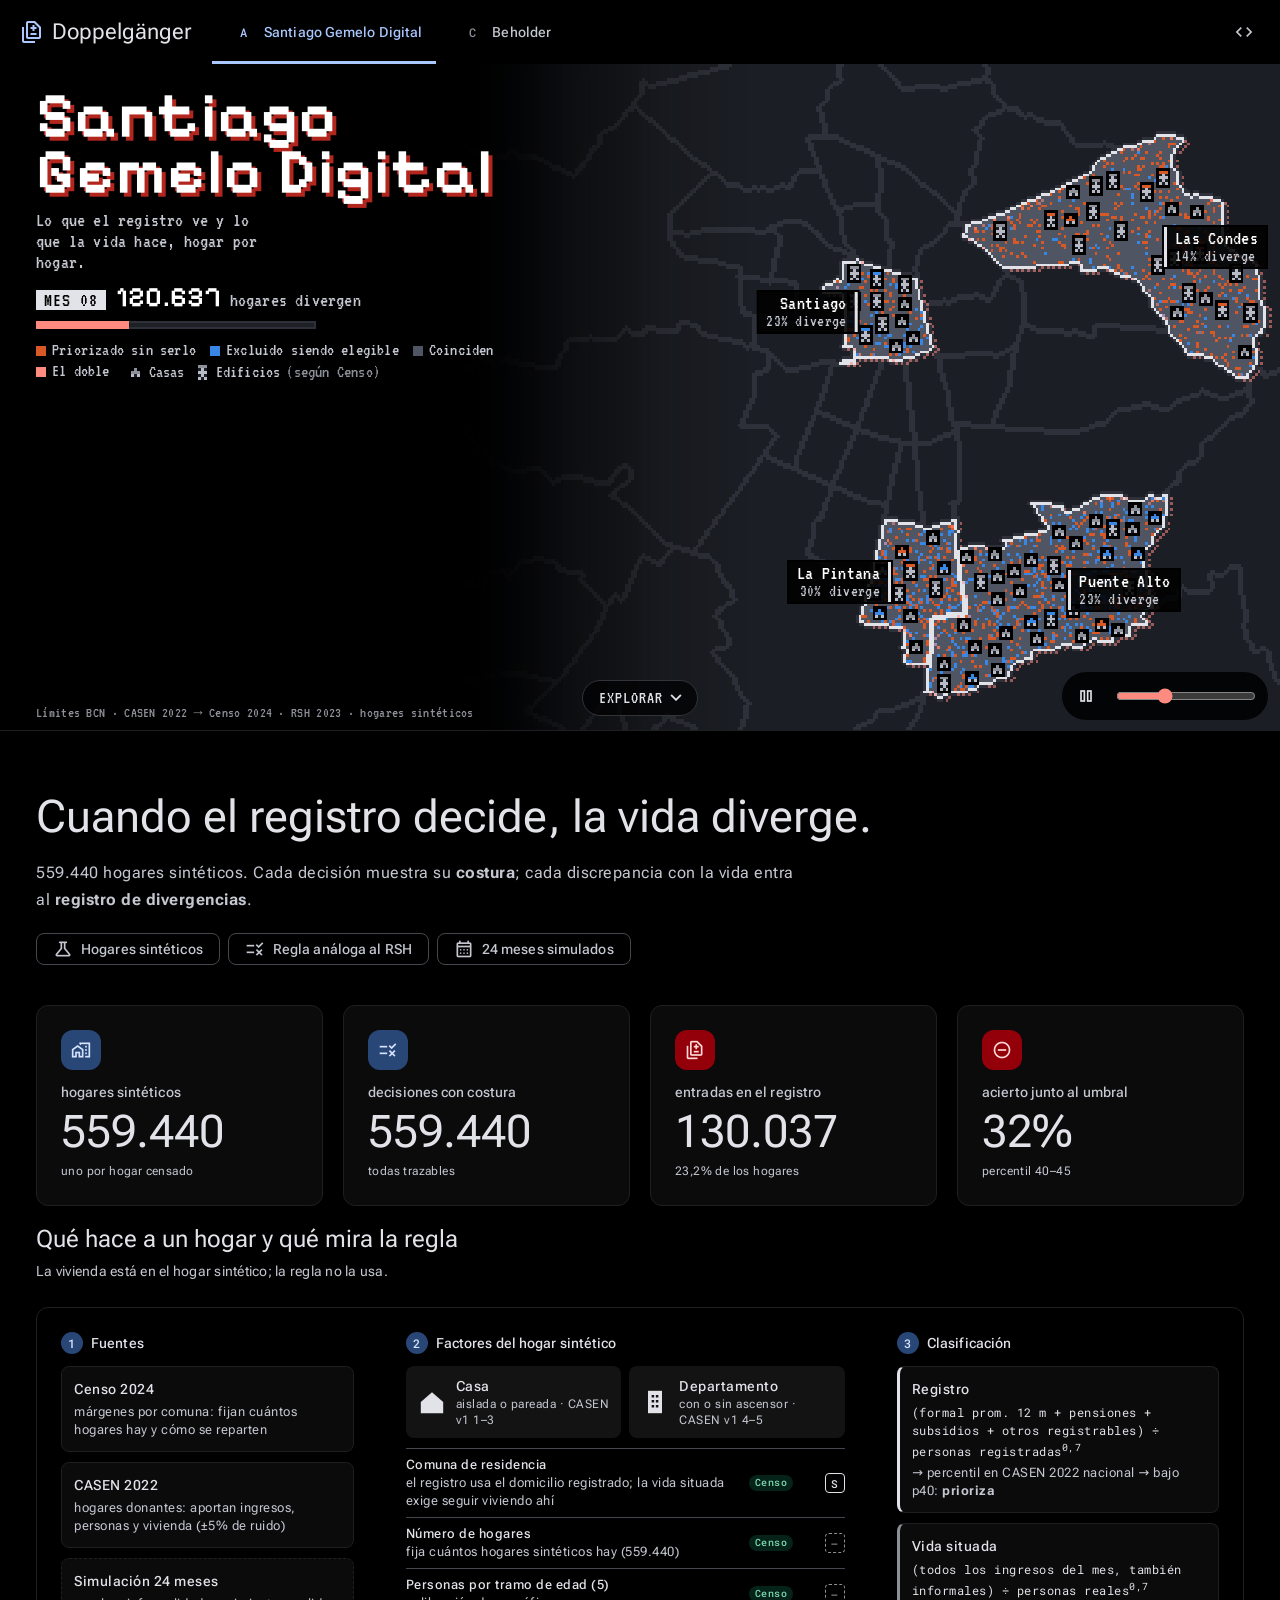
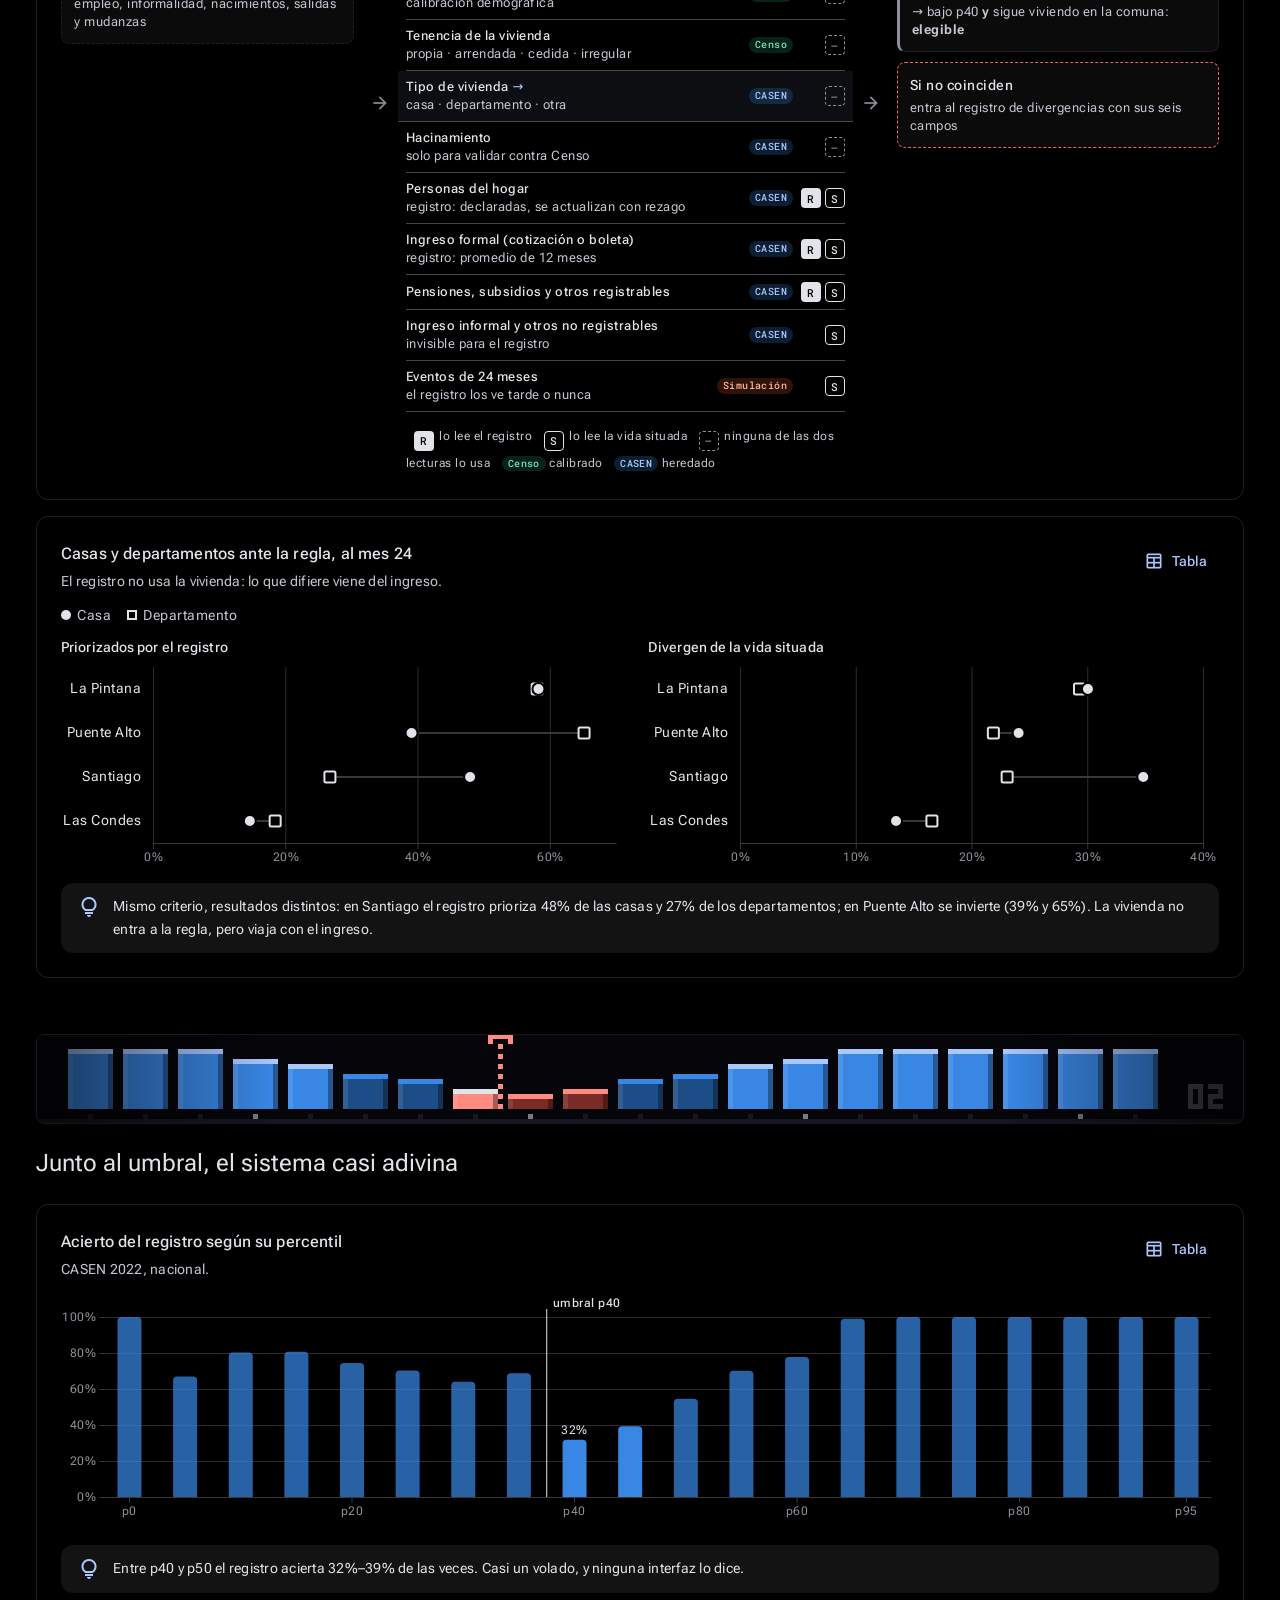
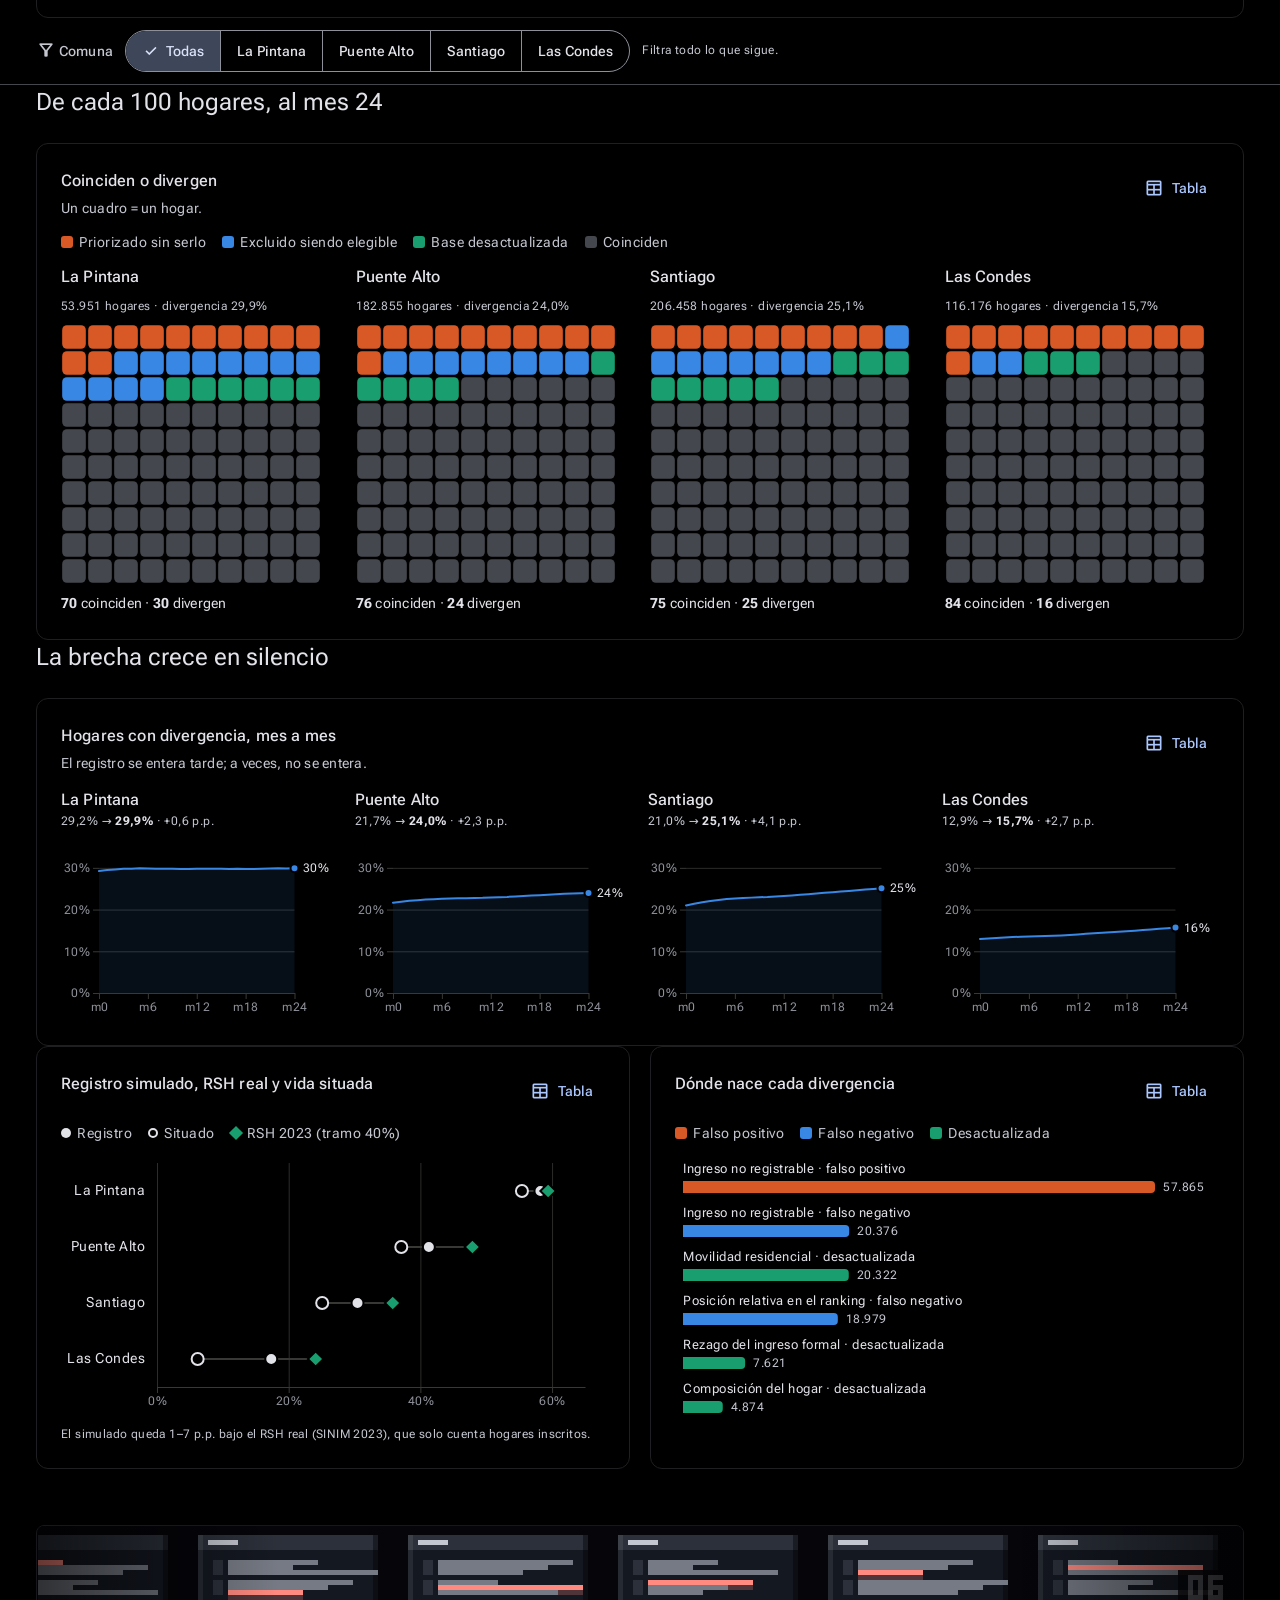
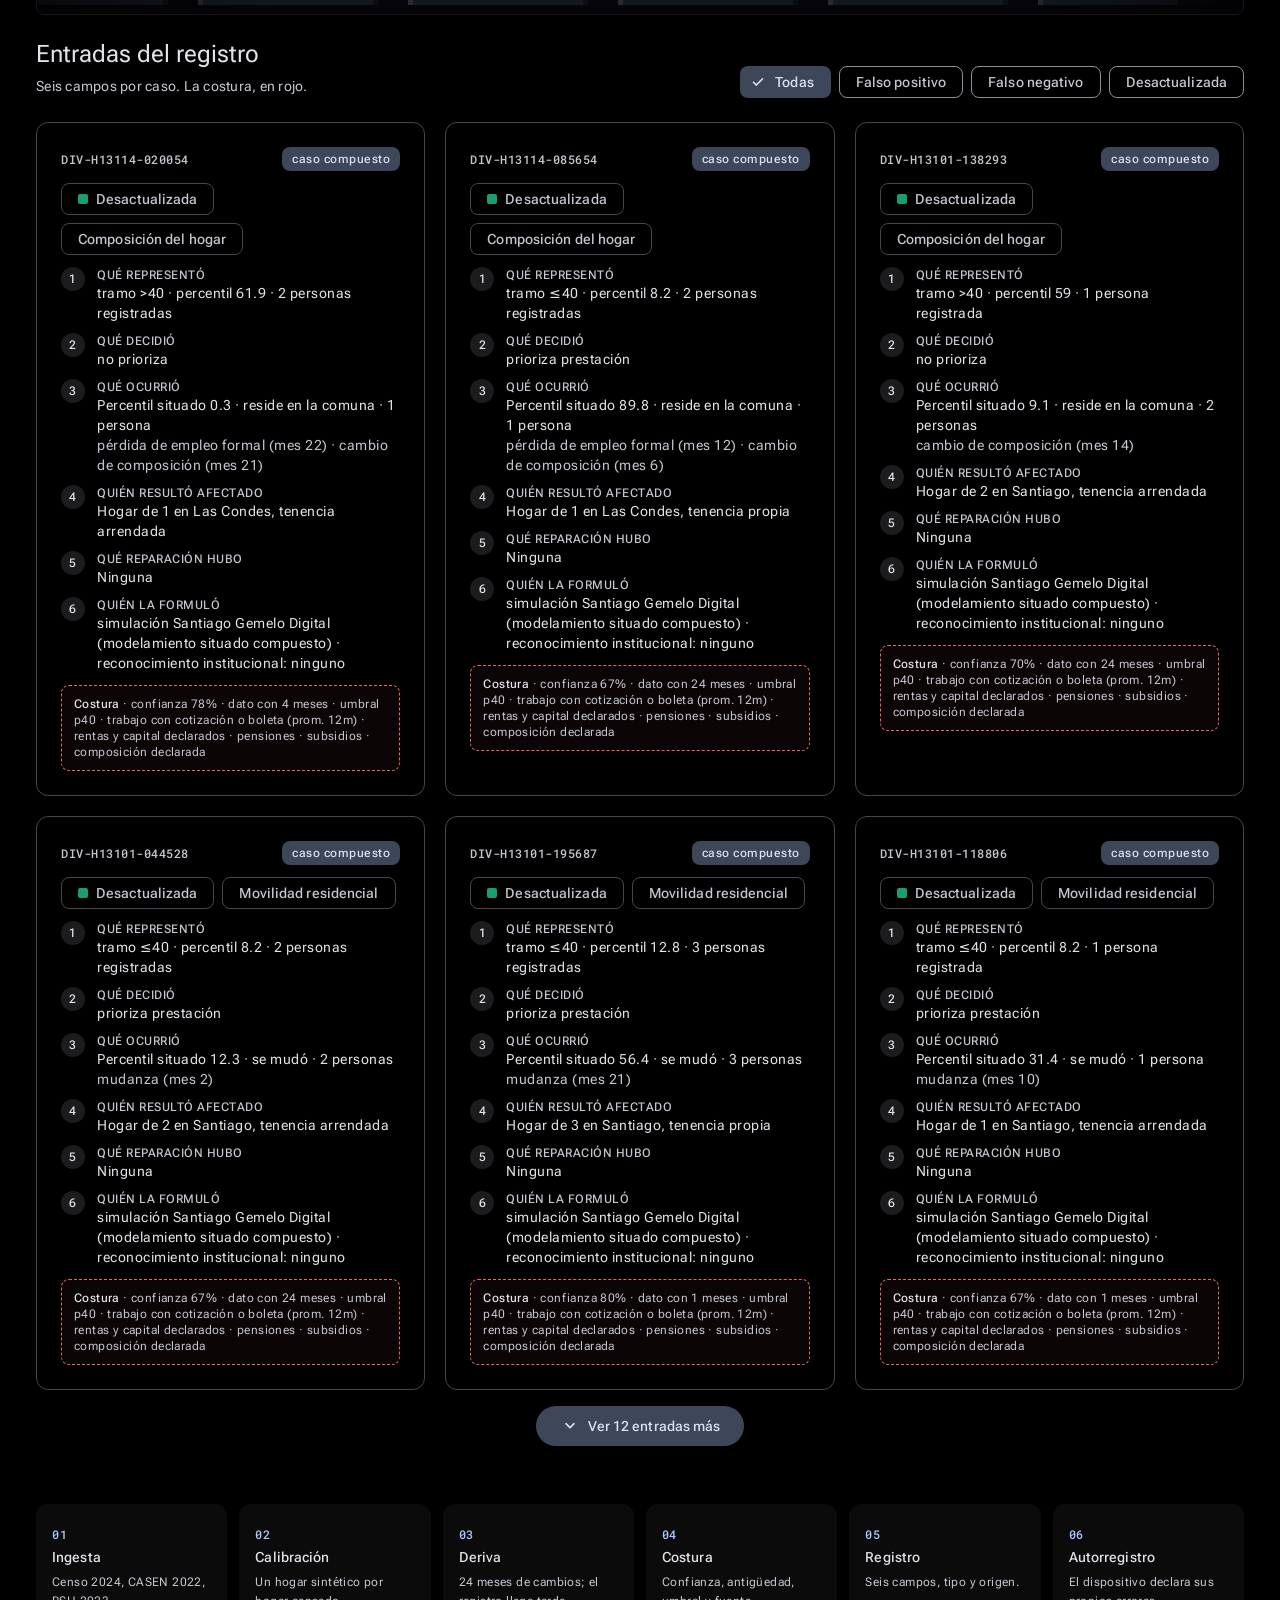
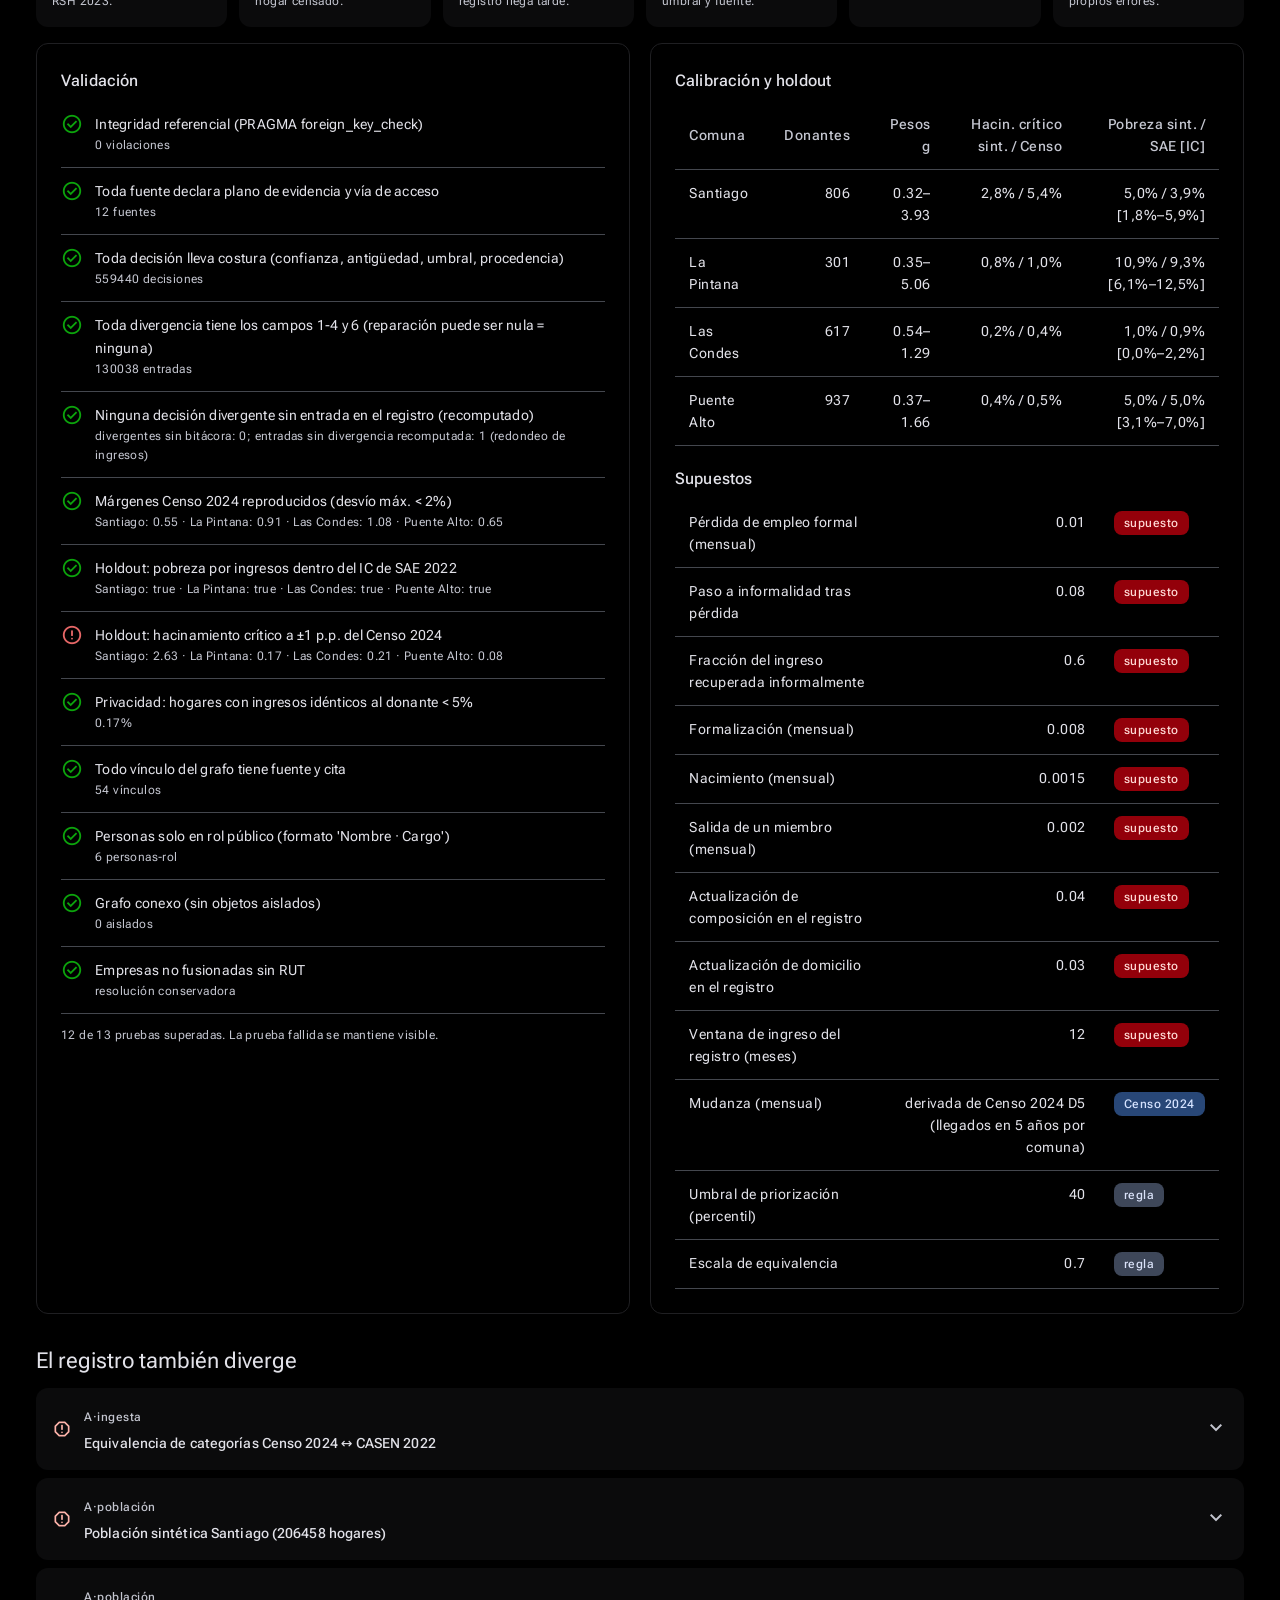
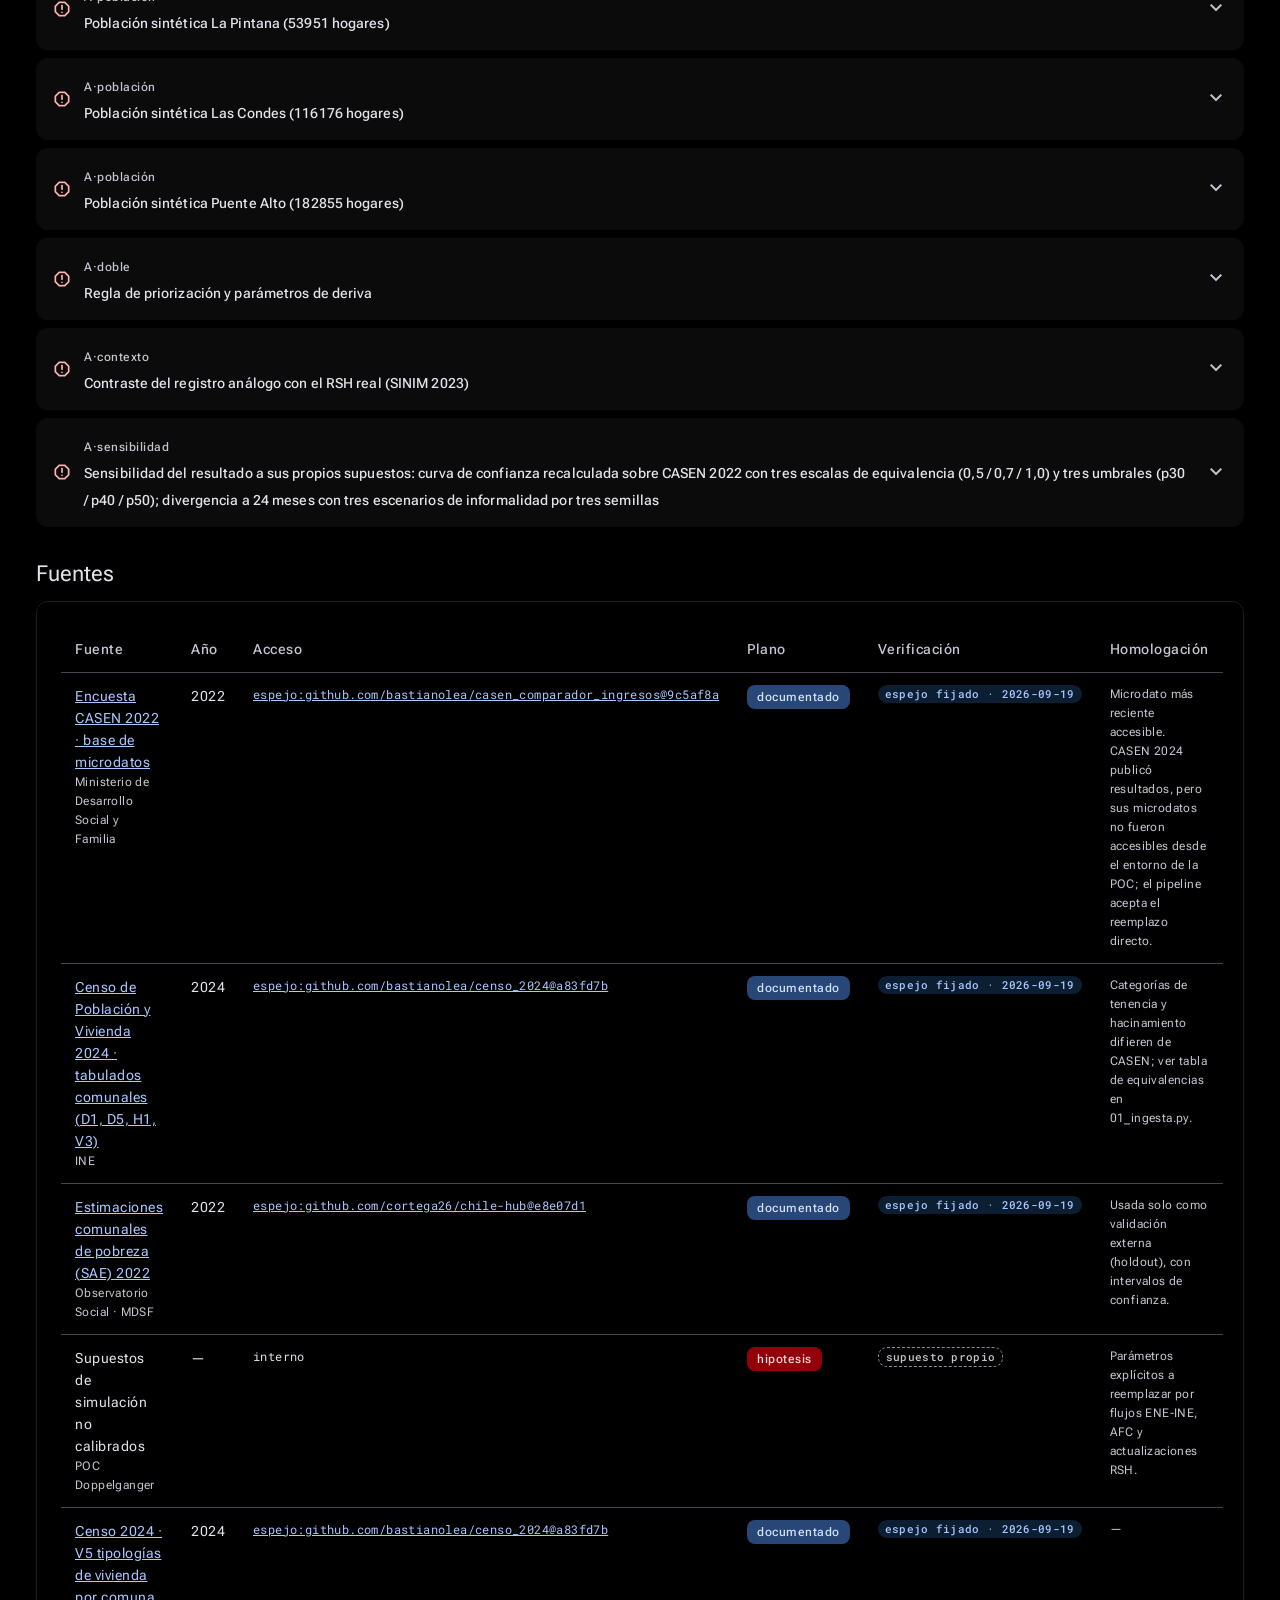
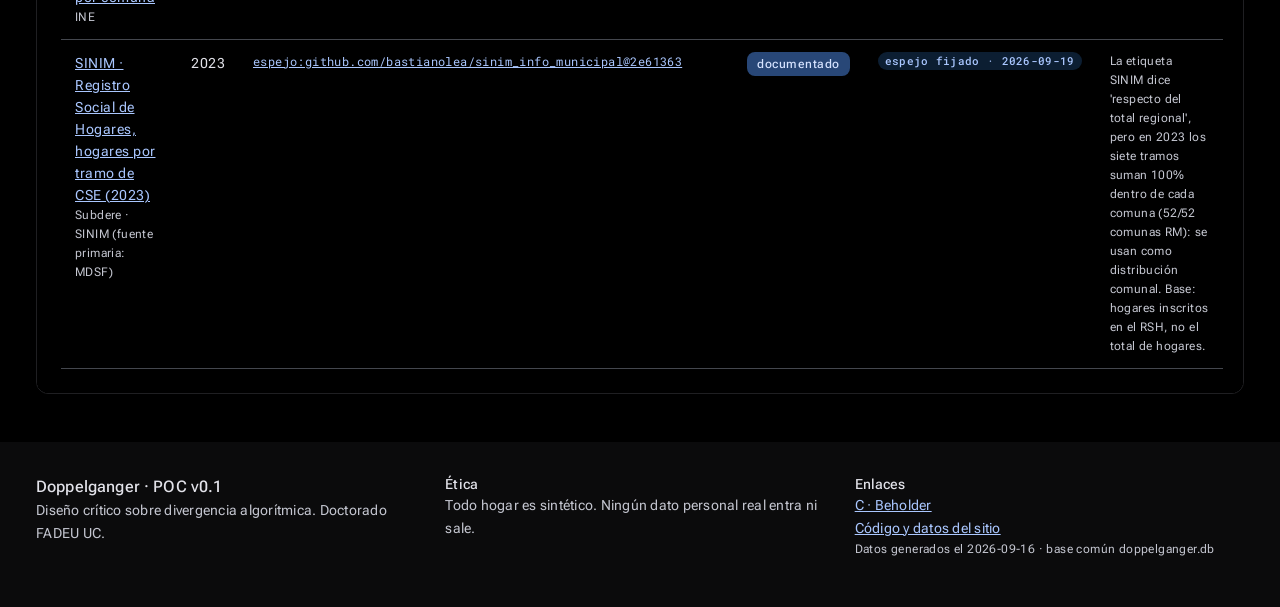
==== index.html @ 9f6d5b80 "Versiona la hoja de estilo para invalidar la caché del navegador Quien ya había visitado el sitio co" ====
<!doctype html>
<html lang="es" data-theme="dark">
<head>
<meta charset="utf-8">
<meta name="viewport" content="width=device-width,initial-scale=1">
<title>Doppelgänger · Santiago Gemelo Digital</title>
<meta name="description" content="Gemelo sintético de cuatro comunas de Santiago: cada decisión lleva costura y cada divergencia queda registrada.">
<link rel="icon" href="data:image/svg+xml,<svg xmlns='http://www.w3.org/2000/svg' viewBox='0 0 32 32'><rect width='32' height='32' rx='8' fill='%23415f91'/><circle cx='12' cy='16' r='6' fill='none' stroke='white' stroke-width='2.5'/><circle cx='20' cy='16' r='6' fill='none' stroke='%23d6e3ff' stroke-width='2.5' stroke-dasharray='3 2'/></svg>">
<link rel="stylesheet" href="assets/m3.css?v=20260920">
<style>
.ver{display:inline-block;font:500 11px/16px var(--mono);letter-spacing:.3px;padding:1px 7px;border-radius:9px;white-space:nowrap}
.ver.espejo{background:color-mix(in srgb,var(--viz-1) 22%,transparent);color:#aac7ff}
.ver.interno{border:1px dashed var(--md-outline);color:var(--md-on-surface-variant)}
.ver.parcial{background:color-mix(in srgb,var(--viz-2) 22%,transparent);color:#ffb59a}
.hero{padding-top:48px;padding-bottom:16px}
.hero .display-m{max-width:880px;margin:12px 0 16px}
.hero .body-l{max-width:760px}
.stat .v{font:400 45px/52px var(--font);letter-spacing:0;margin:4px 0}
.stat .ic{width:40px;height:40px;border-radius:var(--shape-m);display:grid;place-items:center;background:var(--md-primary-container);color:var(--md-on-primary-container);margin-bottom:12px}
.stat.err .ic{background:var(--md-error-container);color:var(--md-on-error-container)}
.filterbar{position:sticky;top:64px;z-index:15;background:var(--md-surface);padding:12px 0;border-bottom:1px solid var(--md-outline-variant)}
.filterbar .wrap{display:flex;flex-wrap:wrap;gap:12px;align-items:center}
.chart-card header{display:flex;justify-content:space-between;gap:12px;align-items:flex-start;margin-bottom:12px}
.chart-card .legend{display:flex;flex-wrap:wrap;gap:6px 16px;margin:4px 0 12px;font-size:14px;line-height:20px;color:var(--md-on-surface-variant)}
.legend .sw{width:12px;height:12px;border-radius:3px;display:inline-block;margin-right:6px;vertical-align:-1px}
.legend .ln{width:16px;height:2px;border-radius:1px;display:inline-block;margin-right:6px;vertical-align:4px}
.legend .dia{width:10px;height:10px;display:inline-block;margin-right:6px;background:var(--viz-3);transform:rotate(45deg);vertical-align:0}
.legend .dot{width:10px;height:10px;border-radius:50%;display:inline-block;margin-right:6px;vertical-align:0}
.waffles{display:grid;gap:20px;grid-template-columns:repeat(auto-fit,minmax(min(100%,200px),1fr))}
.waffle h4{margin-bottom:8px}
.waffle svg{width:100%;height:auto;display:block;max-width:260px}
.minis{display:grid;gap:16px;grid-template-columns:repeat(auto-fit,minmax(min(100%,260px),1fr))}
.chart-svg{width:100%;display:block;overflow:visible}
.insight{display:flex;gap:12px;padding:12px 16px;border-radius:var(--shape-m);background:var(--md-surface-container);margin-top:12px}
.insight .material-symbols-outlined{color:var(--md-primary);font-size:24px}
.case{display:flex;flex-direction:column;gap:12px}
.case .fields{display:grid;grid-template-columns:28px minmax(0,1fr);gap:10px 8px;font-size:14px;line-height:20px}
.case .num{width:24px;height:24px;border-radius:50%;display:grid;place-items:center;background:var(--md-surface-container-high);font:500 12px/16px var(--font)}
.case .lab{font:500 12px/16px var(--font);letter-spacing:.5px;color:var(--md-on-surface-variant);text-transform:uppercase}
.seam{border-radius:var(--shape-s);padding:10px 12px;border:1px dashed var(--viz-critical);font-size:12px;line-height:16px;letter-spacing:.4px;color:var(--md-on-surface-variant);background:color-mix(in srgb,var(--viz-critical) 5%,transparent)}
.seam b{color:var(--md-on-surface);font-weight:500}
.stepper{display:grid;gap:12px;grid-template-columns:repeat(auto-fit,minmax(min(100%,180px),1fr));counter-reset:s}
.step{position:relative;padding:16px;border-radius:var(--shape-m);background:var(--md-surface-container-low)}
.step::before{counter-increment:s;content:counter(s,decimal-leading-zero);font:500 12px/16px var(--mono);color:var(--md-primary)}
.check{display:flex;gap:12px;padding:12px 0;border-bottom:1px solid var(--md-outline-variant)}
.check .material-symbols-outlined{font-size:22px}
.check.ok .material-symbols-outlined{color:#0ca30c}.check.bad .material-symbols-outlined{color:var(--viz-critical)}
.tablewrap{display:none;margin-top:12px}.tablewrap.on{display:block}
.axis text{fill:var(--viz-muted);font-size:12px}
.axis path,.axis line{stroke:var(--viz-axis)}
.gridline line{stroke:var(--viz-grid)}
.gridline path{display:none}
.mark-hover{cursor:pointer}

@font-face{font-family:"Pixelify Sans";font-style:normal;font-display:swap;font-weight:400;src:url(assets/fonts/pixelify-sans-latin-400-normal.woff2) format("woff2");unicode-range:U+0000-00FF,U+0131,U+0152-0153,U+02BB-02BC,U+02C6,U+02DA,U+02DC,U+2000-206F,U+20AC,U+2122,U+2191,U+2193,U+2212,U+2215,U+FEFF,U+FFFD}
@font-face{font-family:"Pixelify Sans";font-style:normal;font-display:swap;font-weight:400;src:url(assets/fonts/pixelify-sans-latin-ext-400-normal.woff2) format("woff2");unicode-range:U+0100-02BA,U+02BD-02C5,U+02C7-02CC,U+02CE-02D7,U+02DD-02FF,U+1E00-1E9F,U+2020,U+20A0-20AB,U+20AD-20C0,U+2113,U+2C60-2C7F,U+A720-A7FF}
@font-face{font-family:"Pixelify Sans";font-style:normal;font-display:swap;font-weight:600;src:url(assets/fonts/pixelify-sans-latin-600-normal.woff2) format("woff2");unicode-range:U+0000-00FF,U+0131,U+0152-0153,U+02BB-02BC,U+02C6,U+02DA,U+02DC,U+2000-206F,U+20AC,U+2122,U+2191,U+2193,U+2212,U+2215,U+FEFF,U+FFFD}
@font-face{font-family:"Pixelify Sans";font-style:normal;font-display:swap;font-weight:600;src:url(assets/fonts/pixelify-sans-latin-ext-600-normal.woff2) format("woff2");unicode-range:U+0100-02BA,U+02BD-02C5,U+02C7-02CC,U+02CE-02D7,U+02DD-02FF,U+1E00-1E9F,U+2020,U+20A0-20AB,U+20AD-20C0,U+2113,U+2C60-2C7F,U+A720-A7FF}
@font-face{font-family:"VT323";font-style:normal;font-display:swap;font-weight:400;src:url(assets/fonts/vt323-latin-400-normal.woff2) format("woff2");unicode-range:U+0000-00FF,U+0131,U+0152-0153,U+02BB-02BC,U+02C6,U+02DA,U+02DC,U+2000-206F,U+20AC,U+2122,U+2191,U+2193,U+2212,U+2215,U+FEFF,U+FFFD}
@font-face{font-family:"VT323";font-style:normal;font-display:swap;font-weight:400;src:url(assets/fonts/vt323-latin-ext-400-normal.woff2) format("woff2");unicode-range:U+0100-02BA,U+02BD-02C5,U+02C7-02CC,U+02CE-02D7,U+02DD-02FF,U+1E00-1E9F,U+2020,U+20A0-20AB,U+20AD-20C0,U+2113,U+2C60-2C7F,U+A720-A7FF}
/* 01 · diagrama de factores del hogar */
.fx{padding:24px}
.fx-grid{display:grid;grid-template-columns:minmax(0,1fr) 28px minmax(0,1.5fr) 28px minmax(0,1.1fr);gap:12px;align-items:stretch}
.fx-arrow{display:grid;place-items:center;color:var(--md-outline)}
.fx-col{display:flex;flex-direction:column;gap:10px;min-width:0}
.fx-h{display:flex;align-items:center;gap:8px;font:500 14px/20px var(--font);letter-spacing:.1px;color:var(--md-on-surface);margin:0 0 2px}
.fx-n{width:22px;height:22px;border-radius:50%;display:grid;place-items:center;background:var(--md-primary-container);color:var(--md-on-primary-container);font:500 12px/16px var(--mono)}
.fx-src,.fx-rule{display:flex;flex-direction:column;gap:4px;padding:12px;border-radius:var(--shape-s);background:var(--md-surface-container-low);border:1px solid #1f1f22;font-size:13px;line-height:18px;color:var(--md-on-surface-variant)}
.fx-src b,.fx-rule>b{color:var(--md-on-surface);font:500 14px/20px var(--font)}
.fx-src.sim{border-style:dashed}
.fx-rule code{font:400 12px/18px var(--mono);color:var(--md-on-surface);background:none;white-space:normal}
.fx-rule.reg{border-left:3px solid var(--md-on-surface)}
.fx-rule.sit{border-left:3px solid var(--md-outline)}
.fx-rule.out{border:1px dashed var(--viz-critical)}
.fx-casa{display:grid;grid-template-columns:1fr 1fr;gap:8px}
.fx-tipo{display:grid;grid-template-columns:28px 1fr;gap:0 10px;align-items:center;padding:10px 12px;border-radius:var(--shape-s);background:var(--md-surface-container);font-size:12px;line-height:16px;color:var(--md-on-surface-variant)}
.fx-tipo svg{grid-row:span 2;width:28px;height:28px;fill:var(--md-on-surface)}.fx-tipo svg .w{fill:var(--md-surface-container)}
.fx-tipo b{color:var(--md-on-surface);font:500 14px/20px var(--font)}
.fx-list{list-style:none;margin:0;padding:0;display:flex;flex-direction:column;border-top:1px solid var(--md-outline-variant)}
.fx-list li{display:grid;grid-template-columns:minmax(0,1fr) auto auto;gap:8px;align-items:center;padding:7px 0;border-bottom:1px solid var(--md-outline-variant);font-size:13px;line-height:18px;color:var(--md-on-surface-variant)}
.fx-list li b{color:var(--md-on-surface);font-weight:500}
.fx-list li.viv{background:color-mix(in srgb,var(--md-primary) 7%,transparent);margin:0 -8px;padding-left:8px;padding-right:8px}
.fx-uso{display:flex;gap:4px}
.k{width:20px;height:20px;border-radius:4px;display:inline-grid;place-items:center;font:500 11px/1 var(--mono);vertical-align:-5px;margin:0 2px 0 8px}
.fx-uso .k{margin:0}
.k.reg{background:var(--md-on-surface);color:var(--md-surface)}
.k.sit{border:1.5px solid var(--md-on-surface);color:var(--md-on-surface)}
.k.no{border:1px dashed var(--md-outline);color:var(--md-outline)}
.k.off{opacity:0}
.fx-tag{font:500 10px/14px var(--mono);letter-spacing:.4px;padding:1px 6px;border-radius:10px;white-space:nowrap}
.fx-tag.c{background:color-mix(in srgb,var(--viz-3) 22%,transparent);color:#7fdcb5}
.fx-tag.d{background:color-mix(in srgb,var(--viz-1) 22%,transparent);color:#aac7ff}
.fx-tag.s{background:color-mix(in srgb,var(--viz-2) 22%,transparent);color:#ffb59a}
.fx-key{font-size:12px;line-height:24px;color:var(--md-on-surface-variant);margin:2px 0 0}
.fx-key .fx-tag{margin-left:8px}
.legend .sq{width:10px;height:10px;display:inline-block;margin-right:6px;border:2px solid var(--md-on-surface);vertical-align:0}
.viv h4{margin-bottom:4px}
@media (max-width:1000px){.fx-grid{grid-template-columns:1fr}.fx-arrow{transform:rotate(90deg);height:24px}}
@media (max-width:520px){.fx{padding:16px}.fx-casa{grid-template-columns:1fr}}

.px-title-long{font-size:46px;line-height:44px}.px-title-long span{display:block;white-space:nowrap}
@media (max-width:1000px){.px-title-long{font-size:34px;line-height:34px}}
@media (max-width:639px){.px-title-long{font-size:34px;line-height:34px}}
.px-wrap{padding:0;max-width:none}
.px-wrap .px-banner{border-radius:0;box-shadow:none;border-bottom:1px solid #1f1f22}
@media (min-width:1241px){.px-wrap .px-copy{padding-left:calc((100vw - 1208px)/2)}.px-wrap .px-src{left:calc((100vw - 1208px)/2)}}
.px-banner{--px:"Pixelify Sans",var(--mono);--vt:"VT323",var(--mono);position:relative;border-radius:var(--shape-l);overflow:hidden;background:#000;color:#e2e2e9;box-shadow:var(--md-elev-1);font-family:var(--vt);font-size:18px;line-height:20px;letter-spacing:.2px}
.px-stage{position:relative;width:100%;aspect-ratio:var(--aspect,300/106);max-height:min(74vh,720px)}
.px-stage canvas{position:absolute;top:0;bottom:0;right:0;left:auto;height:100%;width:auto;max-width:100%;object-fit:contain;image-rendering:pixelated;image-rendering:crisp-edges;display:block;cursor:crosshair}
@media (max-width:639px){.px-stage{max-height:62vh}.px-stage canvas{right:50%;transform:translateX(50%)}}
.px-labels{position:absolute;inset:0;pointer-events:none}  /* el JS la ajusta al rectángulo dibujado */
.px-label{pointer-events:auto;cursor:pointer}.px-label:hover{box-shadow:0 0 0 2px #000,0 0 0 3px var(--md-primary)}
.fx-rule{transition:opacity .15s,box-shadow .15s}.fx-rule.fx-on{box-shadow:0 0 0 2px var(--md-primary)}.fx-rule.fx-off{opacity:.45}
.fx-list li{transition:background .15s}.fx-list li:hover,.fx-list li:focus-visible{background:color-mix(in srgb,var(--md-on-surface) 6%,transparent);outline:none}
.fx-link{cursor:pointer}.fx-link b::after{content:" →";color:var(--md-primary)}
.px-label{position:absolute;display:flex;flex-direction:column;gap:0;padding:2px 8px 3px;background:rgba(0,0,0,.88);font-size:20px;line-height:19px;white-space:nowrap;letter-spacing:.3px;box-shadow:0 0 0 2px #000}
.px-label .n{color:#fff}.px-label .v{color:#c4c6d0;font-size:17px;line-height:16px}
.px-label.end{transform:translate(calc(-100% - 22px),calc(-50% + var(--dy,0px)));border-right:3px solid #e2e2e9;text-align:right}
.px-label.start{transform:translate(22px,calc(-50% + var(--dy,0px)));border-left:3px solid #e2e2e9}
.px-copy{position:absolute;left:0;top:0;bottom:0;width:44%;padding:24px 28px;display:flex;flex-direction:column;gap:10px;background:linear-gradient(90deg,#000 0,#000 62%,rgba(0,0,0,0))}
.px-kicker{font-size:17px;line-height:18px;letter-spacing:1.5px;color:#aac7ff;text-transform:uppercase}
.px-title{font-family:var(--px);font-weight:600;font-size:64px;line-height:56px;letter-spacing:2px;color:#fff;margin:0;text-shadow:4px 4px 0 #b3261e}
.px-sub{font-size:20px;line-height:21px;color:#c4c6d0;max-width:30ch}
.px-counter{display:flex;align-items:baseline;gap:10px;flex-wrap:wrap;font-size:20px;color:#c4c6d0}
.px-mes{padding:0 8px;background:#e2e2e9;color:#000;letter-spacing:1px}
.px-total{font-family:var(--px);font-size:28px;line-height:28px;color:#fff;font-weight:600}
.px-bar{height:8px;background:#1d2024;box-shadow:inset 0 0 0 2px #2e3139;max-width:280px}.px-bar i{display:block;height:100%;background:#ff8a80;transition:width .2s steps(4)}
.px-legend{list-style:none;margin:2px 0 0;padding:0;display:flex;flex-wrap:wrap;gap:2px 14px;font-size:18px;line-height:19px;color:#c4c6d0}
.px-legend .px-sprites{display:flex;align-items:center;gap:6px}.px-ico{width:15px;height:auto;image-rendering:pixelated;margin-left:4px}.px-note{color:#8e9099}
.px-legend i{display:inline-block;width:10px;height:10px;margin-right:6px;vertical-align:-1px;box-shadow:0 0 0 1px #000}
.px-ctrl{position:absolute;right:12px;bottom:10px;display:flex;align-items:center;gap:8px;padding:4px 10px 4px 4px;background:rgba(0,0,0,.86);border-radius:var(--shape-full)}
.px-ctrl .icon-btn{color:#e2e2e9}.px-ctrl .icon-btn:hover{background:rgba(226,226,233,.12)}
.px-range{width:140px;accent-color:#ff8a80}
.px-src{position:absolute;left:28px;bottom:10px;font-size:15px;line-height:15px;color:#8e9099;letter-spacing:.3px;max-width:40%}
@media (max-width:639px){
 .px-copy{position:static;width:auto;background:none;padding:16px 16px 12px}
 .px-title{font-size:44px;line-height:42px}
 .px-src{position:static;max-width:none;padding:0 16px 12px}
 .px-label{font-size:17px;line-height:16px;padding:1px 6px 2px}.px-label .v{font-size:15px;line-height:14px}
 .px-label.end{transform:translate(calc(-100% - 10px),calc(-50% + var(--dy,0px)))}.px-label.start{transform:translate(10px,calc(-50% + var(--dy,0px)))}
 .px-ctrl{right:8px;bottom:8px}.px-range{width:90px}
}
@media (min-width:640px) and (max-width:1000px){.px-copy{width:50%;padding:18px}.px-title{font-size:48px;line-height:44px}.px-sub{display:none}.px-label{font-size:18px}.px-label .v{display:none}}
@media (max-width:600px){.filterbar .body-s,.filterbar .label-l{display:none}.hide-s{display:none}.stat .v{font-size:36px;line-height:44px}}

/* fondos negros (tema fijo) */
:root,:root[data-theme="dark"]{color-scheme:dark;--md-surface:#000;--md-surface-dim:#000;--md-surface-bright:#262626;
  --md-surface-container-lowest:#000;--md-surface-container-low:#0b0b0c;--md-surface-container:#131314;
  --md-surface-container-high:#1c1c1e;--md-surface-container-highest:#262628}
body{background:#000}
.card.elevated,.card{border:1px solid #1f1f22}

/* menú entre landings */
.top-app-bar .brand{display:flex;align-items:center;gap:8px;min-width:0;color:inherit;text-decoration:none;margin-right:12px}
.top-app-bar .brand .material-symbols-outlined{color:var(--md-primary);font-size:24px;margin-left:4px}
.top-app-bar .brand .title{flex:none}
.site-nav{display:flex;align-self:stretch;gap:4px;margin-right:auto}
.site-nav a{display:flex;align-items:center;gap:8px;padding:0 14px;color:var(--md-on-surface-variant);text-decoration:none;font:500 14px/20px var(--font);letter-spacing:.1px;border-top:3px solid transparent;border-bottom:3px solid transparent;white-space:nowrap}
.site-nav a .k{font:500 12px/16px var(--mono);color:var(--md-outline);letter-spacing:.5px}
.site-nav a:hover{color:var(--md-on-surface);background:color-mix(in srgb,var(--md-on-surface) 6%,transparent)}
.site-nav a[aria-current="page"]{color:var(--md-primary);border-bottom-color:var(--md-primary)}
.site-nav a[aria-current="page"] .k{color:var(--md-primary)}
.menu-btn{display:none}
.menu-panel{position:absolute;top:60px;left:8px;right:8px;z-index:30;background:var(--md-surface-container);border:1px solid #2a2a2e;border-radius:var(--shape-m);padding:8px;box-shadow:var(--md-elev-2);display:none}
.menu-panel.on{display:block}
.menu-panel a{display:grid;grid-template-columns:auto 1fr;gap:2px 12px;padding:12px;border-radius:var(--shape-s);color:var(--md-on-surface);text-decoration:none;font-size:15px;line-height:20px}
.menu-panel a:hover{background:color-mix(in srgb,var(--md-on-surface) 8%,transparent)}
.menu-panel a .material-symbols-outlined{grid-row:span 2;align-self:center;color:var(--md-on-surface-variant)}
.menu-panel a small{color:var(--md-on-surface-variant);font-size:13px;line-height:18px}
.menu-panel a[aria-current="page"]{background:var(--md-secondary-container);color:var(--md-on-secondary-container)}
.menu-panel a[aria-current="page"] .material-symbols-outlined{color:var(--md-primary)}
@media (max-width:800px){.site-nav{display:none}.menu-btn{display:inline-grid}.top-app-bar .brand{margin-right:auto}}

/* ── navegación compartida (nav.js) ── */
.top-app-bar{position:sticky}
.nav-progreso{position:absolute;left:0;right:0;bottom:0;height:2px;background:var(--md-primary);transform-origin:0 50%;transform:scaleX(0);pointer-events:none}
.nav-rail{position:fixed;right:12px;top:50%;transform:translate(8px,-50%);z-index:12;opacity:0;pointer-events:none;transition:opacity .2s,transform .2s}
.nav-rail.on{opacity:1;transform:translate(0,-50%);pointer-events:auto}
.nav-rail ol{list-style:none;margin:0;padding:6px;display:flex;flex-direction:column;gap:2px;border-radius:20px;background:color-mix(in srgb,var(--md-surface-container) 88%,transparent);border:1px solid #232327;backdrop-filter:blur(6px)}
.nav-rail a{display:flex;align-items:center;justify-content:flex-end;gap:8px;height:32px;padding:0 6px;border-radius:16px;color:var(--md-on-surface-variant);text-decoration:none;font:500 13px/16px var(--font);white-space:nowrap}
.nav-rail .nr-n{order:2;min-width:22px;padding:0 3px;box-sizing:border-box;border-radius:11px;width:auto;height:22px;display:grid;place-items:center;font:500 11px/1 var(--mono);color:var(--md-outline);border:1px solid #33333a}
.nav-rail .nr-t{order:1;max-width:0;overflow:hidden;opacity:0;transition:max-width .2s,opacity .15s}
.nav-rail ol:hover .nr-t,.nav-rail a:focus-visible .nr-t{max-width:220px;opacity:1}
.nav-rail a:hover{background:color-mix(in srgb,var(--md-on-surface) 8%,transparent);color:var(--md-on-surface)}
.nav-rail a[aria-current] .nr-n{background:var(--md-primary);border-color:var(--md-primary);color:var(--md-on-primary)}
.nav-rail a[aria-current] .nr-t{color:var(--md-primary)}
@media (max-width:1359px){.nav-rail{display:none}}
.nav-sub{border-top:1px solid #2a2a2e;margin-top:6px;padding-top:6px;max-height:48vh;overflow:auto}
.nav-sub-t{font:500 11px/16px var(--mono);letter-spacing:.8px;text-transform:uppercase;color:var(--md-outline);margin:6px 12px}
.menu-panel .nav-sub-a{display:flex;align-items:center;gap:10px;padding:8px 12px;font-size:14px;line-height:20px;color:var(--md-on-surface-variant)}
.menu-panel .nav-sub-a .nr-n{width:22px;height:22px;display:grid;place-items:center;border-radius:50%;font:500 11px/1 var(--mono);border:1px solid #33333a;color:var(--md-outline);flex:none}
.menu-panel .nav-sub-a[aria-current]{background:none;color:var(--md-primary)}
.menu-panel .nav-sub-a[aria-current] .nr-n{background:var(--md-primary);border-color:var(--md-primary);color:var(--md-on-primary)}
@media (min-width:801px){.menu-panel .nav-sub{display:none}}
.nav-cue{position:absolute;left:50%;bottom:14px;transform:translateX(-50%);z-index:3;display:flex;align-items:center;gap:2px;height:36px;padding:0 10px 0 16px;border-radius:18px;border:1px solid #33333a;background:rgba(0,0,0,.72);color:#e2e2e9;font:400 18px/1 "VT323",var(--mono);letter-spacing:1px;text-transform:uppercase;cursor:pointer}
.nav-cue:hover{background:#111;border-color:var(--md-primary)}
.nav-cue .material-symbols-outlined{font-size:22px}
@media (prefers-reduced-motion:no-preference){.nav-cue .material-symbols-outlined{animation:nav-bote 1.8s ease-in-out infinite}}
@keyframes nav-bote{0%,100%{transform:translateY(0)}50%{transform:translateY(3px)}}
@media (max-width:639px){.nav-cue{display:none}}
.nav-top{position:fixed;right:16px;bottom:16px;z-index:14;opacity:0;transform:translateY(12px);pointer-events:none;transition:opacity .2s,transform .2s}
.nav-top.on{opacity:1;transform:none;pointer-events:auto}
section[id]:focus{outline:none}
.rv{opacity:0;transform:translateY(14px);transition:opacity .45s ease,transform .45s ease}
.rv.rv-on{opacity:1;transform:none}
/* realce temporal al llegar desde otro elemento visual */
.pulso{animation:nav-pulso 1.4s ease-out 1}
@keyframes nav-pulso{0%{box-shadow:0 0 0 0 color-mix(in srgb,var(--md-primary) 55%,transparent)}100%{box-shadow:0 0 0 14px transparent}}
@media (prefers-reduced-motion:reduce){.pulso{animation:none;outline:2px solid var(--md-primary)}}
/* ── difuminado del mapa hacia la izquierda ── */
.px-banner{--px-fade:linear-gradient(90deg,rgba(0,0,0,0) 0,rgba(0,0,0,.10) 6%,rgba(0,0,0,.45) 15%,rgba(0,0,0,.84) 27%,#000 38%)}
.px-stage canvas,.px-labels{-webkit-mask-image:var(--px-fade);mask-image:var(--px-fade);-webkit-mask-size:100% 100%;mask-size:100% 100%;-webkit-mask-repeat:no-repeat;mask-repeat:no-repeat}
.px-velo{position:absolute;inset:0;pointer-events:none;backdrop-filter:blur(7px) saturate(.75);-webkit-backdrop-filter:blur(7px) saturate(.75);
  -webkit-mask-image:linear-gradient(90deg,#000 0,rgba(0,0,0,.92) 12%,rgba(0,0,0,.52) 25%,rgba(0,0,0,.18) 37%,transparent 50%);
  mask-image:linear-gradient(90deg,#000 0,rgba(0,0,0,.92) 12%,rgba(0,0,0,.52) 25%,rgba(0,0,0,.18) 37%,transparent 50%)}
@media (max-width:639px){
 .px-banner{--px-fade:linear-gradient(90deg,rgba(0,0,0,0) 0,rgba(0,0,0,.4) 8%,#000 24%)}
 .px-velo{backdrop-filter:blur(5px);-webkit-backdrop-filter:blur(5px);
  -webkit-mask-image:linear-gradient(90deg,#000 0,rgba(0,0,0,.55) 14%,transparent 30%);
  mask-image:linear-gradient(90deg,#000 0,rgba(0,0,0,.55) 14%,transparent 30%)}
}

/* ── bandas generativas por sección (secviz.js) ── */
.viz-band{position:relative;height:90px;margin:56px 0 22px;overflow:hidden;border-radius:var(--shape-s);background:#05050a;border:1px solid #17171b;display:flex;align-items:center;justify-content:center}
.viz-band canvas{display:block;image-rendering:pixelated;image-rendering:crisp-edges}
.viz-band::after{content:"";position:absolute;inset:0;pointer-events:none;background:linear-gradient(90deg,rgba(0,0,0,.6),transparent 20%,transparent 80%,rgba(0,0,0,.6))}
section:first-of-type .viz-band{margin-top:24px}
@media (max-width:639px){.viz-band{height:62px;margin:36px 0 18px}}
</style>
</head>
<body>
<header class="top-app-bar" id="appbar">
  <button class="icon-btn menu-btn" id="menu-btn" aria-label="Abrir menú" aria-expanded="false" aria-controls="menu-panel"><span class="material-symbols-outlined">menu</span></button>
  <a class="brand" href="https://fjreboll.github.io/doppelganger-doble/"><span class="material-symbols-outlined">difference</span><span class="title title-l">Doppelgänger</span></a>
  <nav class="site-nav" aria-label="Pruebas de concepto">
    <a href="https://fjreboll.github.io/doppelganger-doble/" aria-current="page"><span class="k">A</span>Santiago Gemelo Digital</a>
    <a href="https://fjreboll.github.io/doppelganger-encargo/"><span class="k">C</span>Beholder</a>
  </nav>
  <a class="icon-btn" href="https://github.com/fjreboll/doppelganger-doble" aria-label="Código en GitHub"><span class="material-symbols-outlined">code</span></a>
  <div class="menu-panel" id="menu-panel">
    <a href="https://fjreboll.github.io/doppelganger-doble/" aria-current="page"><span class="material-symbols-outlined">difference</span><span>A · Santiago Gemelo Digital</span><small>Registro de divergencias · 559.440 hogares sintéticos</small></a>
    <a href="https://fjreboll.github.io/doppelganger-encargo/"><span class="material-symbols-outlined">hub</span><span>C · Beholder</span><small>Grafo del encargo SITIA · actores, vínculos y ausencias</small></a>
  </div>
</header>
<script>(() => { const b = document.getElementById('menu-btn'), p = document.getElementById('menu-panel');
  const set = on => { p.classList.toggle('on', on); b.setAttribute('aria-expanded', on); b.setAttribute('aria-label', on ? 'Cerrar menú' : 'Abrir menú'); b.firstElementChild.textContent = on ? 'close' : 'menu'; };
  b.onclick = e => { e.stopPropagation(); set(!p.classList.contains('on')); };
  document.addEventListener('click', e => { if (!p.contains(e.target)) set(false); });
  document.addEventListener('keydown', e => { if (e.key === 'Escape') set(false); });
})();
</script>

<main>
<div class="wrap px-wrap">
  <div id="banner" class="px-banner" role="region" aria-labelledby="px-title">
    <div class="px-stage">
      <canvas role="img" aria-label="Mapa pixelado de la Región Metropolitana con las cuatro comunas del gemelo sintético"></canvas>
      <div class="px-labels" aria-hidden="true"></div>
      <div class="px-velo" aria-hidden="true"></div>
      <div class="px-ctrl"><button class="icon-btn px-play" aria-label="Pausar animación"><span class="material-symbols-outlined">pause</span></button><input class="px-range" type="range" min="0" max="24" step="1" value="0" aria-label="Mes simulado"></div>
    </div>
    <div class="px-copy">
      <h2 class="px-title px-title-long" id="px-title"><span>Santiago</span> <span>Gemelo Digital</span></h2>
      <p class="px-sub">Lo que el registro ve y lo que la vida hace, hogar por hogar.</p>
      <div class="px-counter" aria-live="off"><span class="px-mes">MES 00</span><span><span class="px-total">0</span> hogares divergen</span></div>
      <div class="px-bar" aria-hidden="true"><i></i></div>
      <ul class="px-legend">
        <li><i style="background:#d95926"></i>Priorizado sin serlo</li>
        <li><i style="background:#3987e5"></i>Excluido siendo elegible</li>
        <li><i style="background:#4f5563"></i>Coinciden</li>
        <li><i style="background:#ff8a80"></i>El doble</li>
        <li class="px-sprites"><canvas class="px-ico" data-ico="casa" width="5" height="5" aria-hidden="true"></canvas>Casas<canvas class="px-ico" data-ico="edificio" width="5" height="7" aria-hidden="true"></canvas>Edificios <span class="px-note">(según Censo)</span></li>
      </ul>
    </div>
    <p class="px-src">Límites BCN · CASEN 2022 → Censo 2024 · RSH 2023 · hogares sintéticos</p>
  </div>
</div>

<div class="wrap hero">
  <h1 class="display-m">Cuando el registro decide, la vida diverge.</h1>
  <p class="body-l muted">559.440 hogares sintéticos. Cada decisión muestra su <b>costura</b>; cada discrepancia con la vida entra al <b>registro de divergencias</b>.</p>
  <div class="chip-set" style="margin-top:20px">
    <span class="chip assist"><span class="material-symbols-outlined">science</span>Hogares sintéticos</span>
    <span class="chip assist"><span class="material-symbols-outlined">rule</span>Regla análoga al RSH</span>
    <span class="chip assist"><span class="material-symbols-outlined">calendar_month</span>24 meses simulados</span>
  </div>
</div>

<div class="wrap"><div class="grid g-4" id="stats" style="margin:24px 0 16px"></div></div>

<section class="wrap" id="hogar" data-n="01" data-corto="El hogar">
  <div class="sec-head"><div><h2 class="headline-s">Qué hace a un hogar y qué mira la regla</h2><p class="body-m muted" style="margin-top:4px">La vivienda está en el hogar sintético; la regla no la usa.</p></div></div>
  <div class="card fx">
    <div class="fx-grid">
      <div class="fx-col">
        <h3 class="fx-h"><span class="fx-n">1</span>Fuentes</h3>
        <div class="fx-src"><b>Censo 2024</b><span>márgenes por comuna: fijan cuántos hogares hay y cómo se reparten</span></div>
        <div class="fx-src"><b>CASEN 2022</b><span>hogares donantes: aportan ingresos, personas y vivienda (±5% de ruido)</span></div>
        <div class="fx-src sim"><b>Simulación 24 meses</b><span>empleo, informalidad, nacimientos, salidas y mudanzas</span></div>
      </div>
      <div class="fx-arrow" aria-hidden="true"><span class="material-symbols-outlined">arrow_forward</span></div>
      <div class="fx-col wide">
        <h3 class="fx-h"><span class="fx-n">2</span>Factores del hogar sintético</h3>
        <div class="fx-casa">
          <div class="fx-tipo"><svg viewBox="0 0 10 10" aria-hidden="true"><path d="M1 5 5 1.5 9 5V9H1Z"/></svg><b>Casa</b><span>aislada o pareada · CASEN v1 1–3</span></div>
          <div class="fx-tipo"><svg viewBox="0 0 10 10" aria-hidden="true"><path d="M2.5 1h5v8h-5Z"/><path d="M3.8 2.5h.9v.9h-.9ZM5.3 2.5h.9v.9h-.9ZM3.8 4.3h.9v.9h-.9ZM5.3 4.3h.9v.9h-.9ZM3.8 6.1h.9v.9h-.9ZM5.3 6.1h.9v.9h-.9Z" class="w"/></svg><b>Departamento</b><span>con o sin ascensor · CASEN v1 4–5</span></div>
        </div>
        <ul class="fx-list" id="fx-factores"></ul>
        <p class="fx-key"><span class="k reg">R</span> lo lee el registro <span class="k sit">S</span> lo lee la vida situada <span class="k no">—</span> ninguna de las dos lecturas lo usa <span class="fx-tag c">Censo</span> calibrado <span class="fx-tag d">CASEN</span> heredado</p>
      </div>
      <div class="fx-arrow" aria-hidden="true"><span class="material-symbols-outlined">arrow_forward</span></div>
      <div class="fx-col">
        <h3 class="fx-h"><span class="fx-n">3</span>Clasificación</h3>
        <div class="fx-rule reg"><b>Registro</b>
          <code>(formal prom. 12 m + pensiones + subsidios + otros registrables) ÷ personas registradas<sup>0,7</sup></code>
          <span>→ percentil en CASEN 2022 nacional → bajo p40: <b>prioriza</b></span></div>
        <div class="fx-rule sit"><b>Vida situada</b>
          <code>(todos los ingresos del mes, también informales) ÷ personas reales<sup>0,7</sup></code>
          <span>→ bajo p40 <b>y</b> sigue viviendo en la comuna: <b>elegible</b></span></div>
        <div class="fx-rule out"><b>Si no coinciden</b><span>entra al registro de divergencias con sus seis campos</span></div>
      </div>
    </div>
  </div>
  <div class="card chart-card" style="margin-top:16px">
    <header><div><h3 class="title-m">Casas y departamentos ante la regla, al mes 24</h3><p class="body-m muted">El registro no usa la vivienda: lo que difiere viene del ingreso.</p></div>
    <button class="btn text" data-table="t-viv"><span class="material-symbols-outlined">table</span>Tabla</button></header>
    <div class="legend"><span><span class="dot" style="background:var(--md-on-surface)"></span>Casa</span><span><span class="sq"></span>Departamento</span></div>
    <div class="minis viv">
      <div><h4 class="title-s">Priorizados por el registro</h4><svg class="chart-svg" id="c-viv-p" role="img" aria-label="Porcentaje de hogares priorizados por tipo de vivienda y comuna"></svg></div>
      <div><h4 class="title-s">Divergen de la vida situada</h4><svg class="chart-svg" id="c-viv-d" role="img" aria-label="Porcentaje de hogares con divergencia por tipo de vivienda y comuna"></svg></div>
    </div>
    <div class="tablewrap scroll-x" id="t-viv"></div>
    <div class="insight"><span class="material-symbols-outlined">lightbulb</span><p class="body-m" id="ins-viv"></p></div>
  </div>
</section>

<section class="wrap" id="costura" data-n="02" data-corto="La costura">
  <div class="viz-band" data-viz="costura" data-n="02"></div>
  <div class="sec-head"><div><h2 class="headline-s">Junto al umbral, el sistema casi adivina</h2></div></div>
  <div class="card chart-card">
    <header><div><h3 class="title-m">Acierto del registro según su percentil</h3><p class="body-m muted">CASEN 2022, nacional.</p></div>
    <button class="btn text" data-table="t-conf"><span class="material-symbols-outlined">table</span>Tabla</button></header>
    <svg class="chart-svg" id="c-conf" role="img" aria-label="Confianza por vigintil del registro"></svg>
    <div class="tablewrap scroll-x" id="t-conf"></div>
    <div class="insight"><span class="material-symbols-outlined">lightbulb</span><p class="body-m" id="ins-conf"></p></div>
  </div>
</section>

<div class="filterbar"><div class="wrap">
  <span class="label-l muted"><span class="material-symbols-outlined">filter_alt</span> Comuna</span>
  <div class="seg" id="seg-comuna" role="group" aria-label="Filtrar por comuna"></div>
  <span class="body-s muted">Filtra todo lo que sigue.</span>
</div></div>

<section class="wrap" id="cien" data-n="03" data-corto="Magnitud">
  <div class="sec-head"><div><h2 class="headline-s">De cada 100 hogares, al mes 24</h2></div></div>
  <div class="card chart-card">
    <header><div><h3 class="title-m">Coinciden o divergen</h3><p class="body-m muted">Un cuadro = un hogar.</p></div>
    <button class="btn text" data-table="t-waffle"><span class="material-symbols-outlined">table</span>Tabla</button></header>
    <div class="legend" id="lg-waffle"></div>
    <div class="waffles" id="c-waffle"></div>
    <div class="tablewrap scroll-x" id="t-waffle"></div>
  </div>
</section>

<section class="wrap" id="tiempo" data-n="04" data-corto="Divergencia sin escena">
  <div class="sec-head"><div><h2 class="headline-s">La brecha crece en silencio</h2></div></div>
  <div class="card chart-card">
    <header><div><h3 class="title-m">Hogares con divergencia, mes a mes</h3><p class="body-m muted">El registro se entera tarde; a veces, no se entera.</p></div>
    <button class="btn text" data-table="t-serie"><span class="material-symbols-outlined">table</span>Tabla</button></header>
    <div class="minis" id="c-serie"></div>
    <div class="tablewrap scroll-x" id="t-serie"></div>
  </div>
</section>

<section class="wrap" id="brecha" data-n="05" data-corto="Tres lecturas y su origen">
  <div class="grid g-2">
    <div class="card chart-card">
      <header><div><h3 class="title-m">Registro simulado, RSH real y vida situada</h3></div>
      <button class="btn text" data-table="t-dumb"><span class="material-symbols-outlined">table</span>Tabla</button></header>
      <div class="legend"><span><span class="dot" style="background:var(--md-on-surface)"></span>Registro</span><span><span class="dot" style="border:2px solid var(--md-on-surface);width:10px;height:10px"></span>Situado</span><span><span class="dia"></span>RSH 2023 (tramo 40%)</span></div>
      <svg class="chart-svg" id="c-dumb" role="img" aria-label="Registro simulado, RSH 2023 y vida situada por comuna"></svg>
      <p class="body-s muted" style="margin-top:8px">El simulado queda 1–7 p.p. bajo el RSH real (SINIM 2023), que solo cuenta hogares inscritos.</p>
      <div class="tablewrap scroll-x" id="t-dumb"></div>
    </div>
    <div class="card chart-card">
      <header><div><h3 class="title-m">Dónde nace cada divergencia</h3></div>
      <button class="btn text" data-table="t-locus"><span class="material-symbols-outlined">table</span>Tabla</button></header>
      <div class="legend" id="lg-locus"></div>
      <svg class="chart-svg" id="c-locus" role="img" aria-label="Entradas del registro por tipología y locus"></svg>
      <div class="tablewrap scroll-x" id="t-locus"></div>
    </div>
  </div>
</section>

<section class="wrap" id="registro" data-n="06" data-corto="El registro">
  <div class="viz-band" data-viz="fichas" data-n="06"></div>
  <div class="sec-head"><div><h2 class="headline-s">Entradas del registro</h2><p class="body-m muted" style="margin-top:4px">Seis campos por caso. La costura, en rojo.</p></div>
  <div class="chip-set" id="chips-tipo"></div></div>
  <div class="grid g-3" id="casos"></div>
  <div style="text-align:center;margin-top:16px"><button class="btn tonal" id="mas-casos"><span class="material-symbols-outlined">expand_more</span><span class="n">Ver más</span></button></div>
</section>

<section class="wrap" id="metodo" data-n="07" data-corto="Método">
  <div class="sec-head"><div><h2 class="headline-s">Cómo se hizo y cómo se audita</h2></div></div>
  <div class="stepper">
    <div class="step"><h4 class="title-s">Ingesta</h4><p class="body-s muted">Censo 2024, CASEN 2022, RSH 2023.</p></div>
    <div class="step"><h4 class="title-s">Calibración</h4><p class="body-s muted">Un hogar sintético por hogar censado.</p></div>
    <div class="step"><h4 class="title-s">Deriva</h4><p class="body-s muted">24 meses de cambios; el registro llega tarde.</p></div>
    <div class="step"><h4 class="title-s">Costura</h4><p class="body-s muted">Confianza, antigüedad, umbral y fuente.</p></div>
    <div class="step"><h4 class="title-s">Registro</h4><p class="body-s muted">Seis campos, tipo y origen.</p></div>
    <div class="step"><h4 class="title-s">Autorregistro</h4><p class="body-s muted">El dispositivo declara sus propios errores.</p></div>
  </div>
  <div class="grid g-2" style="margin-top:16px">
    <div class="card"><h3 class="title-m" style="margin-bottom:8px">Validación</h3><div id="val"></div></div>
    <div class="card"><h3 class="title-m" style="margin-bottom:8px">Calibración y holdout</h3><div class="scroll-x" id="cal"></div>
      <h3 class="title-m" style="margin:20px 0 8px">Supuestos</h3><div class="scroll-x" id="param"></div></div>
  </div>
  <h3 class="title-l" style="margin:32px 0 12px">El registro también diverge</h3>
  <div id="auto"></div>
  <h3 class="title-l" style="margin:32px 0 12px">Fuentes</h3>
  <div class="card scroll-x" id="fuentes"></div>
</section>
</main>

<footer><div class="wrap grid g-3">
  <div><p class="title-m">Doppelganger · POC v0.1</p><p class="body-m muted">Diseño crítico sobre divergencia algorítmica. Doctorado FADEU UC.</p></div>
  <div><p class="title-s">Ética</p><p class="body-m muted">Todo hogar es sintético. Ningún dato personal real entra ni sale.</p></div>
  <div><p class="title-s">Enlaces</p><p class="body-m"><a href="https://fjreboll.github.io/doppelganger-encargo/">C · Beholder</a><br><a href="https://github.com/fjreboll/doppelganger-doble">Código y datos del sitio</a></p><p class="body-s muted" id="gen"></p></div>
</div></footer>
<div class="tooltip" id="tt" role="tooltip"></div>
<script src="assets/d3.v7.min.js"></script>
<script src="app.js"></script>
<script src="banner.js"></script>
<script src="secviz.js"></script>
<script src="nav.js"></script>
</body>
</html>
---- assets/m3.css ----
/* Tipografías auto-alojadas (Roboto Flex, Roboto Mono, Material Symbols · Apache 2.0 / OFL) */
@font-face{font-family:"Roboto Flex";font-style:normal;font-display:swap;font-weight:100 1000;src:url(fonts/roboto-flex-latin-wght-normal.woff2) format("woff2");unicode-range:U+0000-00FF,U+0131,U+0152-0153,U+02BB-02BC,U+02C6,U+02DA,U+02DC,U+0304,U+0308,U+0329,U+2000-206F,U+20AC,U+2122,U+2191,U+2193,U+2212,U+2215,U+FEFF,U+FFFD}
@font-face{font-family:"Roboto Flex";font-style:normal;font-display:swap;font-weight:100 1000;src:url(fonts/roboto-flex-latin-ext-wght-normal.woff2) format("woff2");unicode-range:U+0100-02BA,U+02BD-02C5,U+02C7-02CC,U+02CE-02D7,U+02DD-02FF,U+0304,U+0308,U+0329,U+1D00-1DBF,U+1E00-1E9F,U+1EF2-1EFF,U+2020,U+20A0-20AB,U+20AD-20C0,U+2113,U+2C60-2C7F,U+A720-A7FF}
@font-face{font-family:"Roboto Mono";font-style:normal;font-display:swap;font-weight:400;src:url(fonts/roboto-mono-latin-400-normal.woff2) format("woff2")}
@font-face{font-family:"Roboto Mono";font-style:normal;font-display:swap;font-weight:500;src:url(fonts/roboto-mono-latin-500-normal.woff2) format("woff2")}
@font-face{font-family:"Material Symbols Outlined";font-style:normal;font-weight:100 700;font-display:block;src:url(fonts/material-symbols-outlined.woff2) format("woff2")}
.material-symbols-outlined{font-family:"Material Symbols Outlined";font-weight:normal;font-style:normal;line-height:1;letter-spacing:normal;text-transform:none;display:inline-block;white-space:nowrap;word-wrap:normal;direction:ltr;-webkit-font-feature-settings:"liga";font-feature-settings:"liga";-webkit-font-smoothing:antialiased}
/* Material Design 3 · tokens y componentes base (esquema generado con semilla azul, Material Theme Builder) */
:root{
  color-scheme:light;
  --md-primary:#415f91;--md-on-primary:#fff;--md-primary-container:#d6e3ff;--md-on-primary-container:#284777;
  --md-secondary:#565f71;--md-on-secondary:#fff;--md-secondary-container:#dae2f9;--md-on-secondary-container:#3e4759;
  --md-tertiary:#705575;--md-tertiary-container:#fad8fd;--md-on-tertiary-container:#573e5c;
  --md-error:#ba1a1a;--md-on-error:#fff;--md-error-container:#ffdad6;--md-on-error-container:#93000a;
  --md-surface:#f9f9ff;--md-surface-dim:#d9d9e0;--md-surface-bright:#f9f9ff;
  --md-surface-container-lowest:#ffffff;--md-surface-container-low:#f3f3fa;--md-surface-container:#ededf4;
  --md-surface-container-high:#e7e8ee;--md-surface-container-highest:#e2e2e9;
  --md-on-surface:#191c20;--md-on-surface-variant:#44474e;--md-outline:#74777f;--md-outline-variant:#c4c6d0;
  --md-inverse-surface:#2e3036;--md-inverse-on-surface:#f0f0f7;--md-scrim:#000;
  /* dataviz: slots categóricos validados (all-pairs, 3 slots) + tinta de gráfico */
  --viz-1:#2a78d6;--viz-2:#eb6834;--viz-3:#1baf7a;--viz-neutral:#c4c6d0;--viz-seq:#2a78d6;
  --viz-grid:#e1e0d9;--viz-axis:#c3c2b7;--viz-muted:#74777f;--viz-critical:#d03b3b;
  --md-elev-1:0 1px 2px rgba(0,0,0,.3),0 1px 3px 1px rgba(0,0,0,.15);
  --md-elev-2:0 1px 2px rgba(0,0,0,.3),0 2px 6px 2px rgba(0,0,0,.15);
  --md-elev-3:0 4px 8px 3px rgba(0,0,0,.15),0 1px 3px rgba(0,0,0,.3);
  --shape-xs:4px;--shape-s:8px;--shape-m:12px;--shape-l:16px;--shape-xl:28px;--shape-full:999px;
  --font:"Roboto Flex","Roboto",system-ui,-apple-system,"Segoe UI",sans-serif;--mono:"Roboto Mono",ui-monospace,monospace;
}
@media (prefers-color-scheme:dark){:root:not([data-theme="light"]){
  color-scheme:dark;
  --md-primary:#aac7ff;--md-on-primary:#0a305f;--md-primary-container:#284777;--md-on-primary-container:#d6e3ff;
  --md-secondary:#bec6dc;--md-on-secondary:#283141;--md-secondary-container:#3e4759;--md-on-secondary-container:#dae2f9;
  --md-tertiary:#ddbce0;--md-tertiary-container:#573e5c;--md-on-tertiary-container:#fad8fd;
  --md-error:#ffb4ab;--md-on-error:#690005;--md-error-container:#93000a;--md-on-error-container:#ffdad6;
  --md-surface:#111318;--md-surface-dim:#111318;--md-surface-bright:#37393e;
  --md-surface-container-lowest:#0c0e13;--md-surface-container-low:#191c20;--md-surface-container:#1d2024;
  --md-surface-container-high:#282a2f;--md-surface-container-highest:#33353a;
  --md-on-surface:#e2e2e9;--md-on-surface-variant:#c4c6d0;--md-outline:#8e9099;--md-outline-variant:#44474e;
  --md-inverse-surface:#e2e2e9;--md-inverse-on-surface:#2e3036;
  --viz-1:#3987e5;--viz-2:#d95926;--viz-3:#199e70;--viz-neutral:#44474e;--viz-seq:#3987e5;
  --viz-grid:#2c2c2a;--viz-axis:#383835;--viz-muted:#8e9099;--viz-critical:#e66767;
}}
:root[data-theme="dark"]{
  color-scheme:dark;
  --md-primary:#aac7ff;--md-on-primary:#0a305f;--md-primary-container:#284777;--md-on-primary-container:#d6e3ff;
  --md-secondary:#bec6dc;--md-on-secondary:#283141;--md-secondary-container:#3e4759;--md-on-secondary-container:#dae2f9;
  --md-tertiary:#ddbce0;--md-tertiary-container:#573e5c;--md-on-tertiary-container:#fad8fd;
  --md-error:#ffb4ab;--md-on-error:#690005;--md-error-container:#93000a;--md-on-error-container:#ffdad6;
  --md-surface:#111318;--md-surface-dim:#111318;--md-surface-bright:#37393e;
  --md-surface-container-lowest:#0c0e13;--md-surface-container-low:#191c20;--md-surface-container:#1d2024;
  --md-surface-container-high:#282a2f;--md-surface-container-highest:#33353a;
  --md-on-surface:#e2e2e9;--md-on-surface-variant:#c4c6d0;--md-outline:#8e9099;--md-outline-variant:#44474e;
  --md-inverse-surface:#e2e2e9;--md-inverse-on-surface:#2e3036;
  --viz-1:#3987e5;--viz-2:#d95926;--viz-3:#199e70;--viz-neutral:#44474e;--viz-seq:#3987e5;
  --viz-grid:#2c2c2a;--viz-axis:#383835;--viz-muted:#8e9099;--viz-critical:#e66767;
}
*{box-sizing:border-box}
html{scroll-behavior:smooth}
body{margin:0;background:var(--md-surface);color:var(--md-on-surface);font-family:var(--font);font-size:16px;line-height:27px;letter-spacing:.5px;-webkit-font-smoothing:antialiased}
a{color:var(--md-primary)}
/* type scale M3 */
.display-m{font-size:45px;line-height:52px;font-weight:400;letter-spacing:0}
.display-s{font-size:36px;line-height:44px;font-weight:400;letter-spacing:0}
.headline-l{font-size:32px;line-height:40px;font-weight:400;letter-spacing:0}
.headline-s{font-size:24px;line-height:34px;font-weight:400;letter-spacing:0}
.title-l{font-size:22px;line-height:30px;font-weight:400;letter-spacing:0}
.title-m{font-size:16px;line-height:25px;font-weight:500;letter-spacing:.15px}
.title-s{font-size:14px;line-height:20px;font-weight:500;letter-spacing:.1px}
.body-l{font-size:16px;line-height:27px;letter-spacing:.5px}
.body-m{font-size:14px;line-height:23px;letter-spacing:.25px}
.body-s{font-size:12px;line-height:19px;letter-spacing:.4px}
.label-l{font-size:14px;line-height:20px;font-weight:500;letter-spacing:.1px}
.label-m{font-size:12px;line-height:16px;font-weight:500;letter-spacing:.5px}
.muted{color:var(--md-on-surface-variant)}
h1,h2,h3,h4,p{margin:0}
.material-symbols-outlined{font-variation-settings:'FILL' 0,'wght' 400,'GRAD' 0,'opsz' 24;font-size:20px;vertical-align:-4px;line-height:1}
/* top app bar */
.top-app-bar{position:sticky;top:0;z-index:20;display:flex;align-items:center;gap:8px;height:64px;padding:0 16px;background:var(--md-surface);transition:background .2s,box-shadow .2s}
.top-app-bar.scrolled{background:var(--md-surface-container)}
.top-app-bar .title{flex:1;min-width:0;white-space:nowrap;overflow:hidden;text-overflow:ellipsis}
.icon-btn{width:40px;height:40px;border-radius:var(--shape-full);border:0;background:transparent;color:var(--md-on-surface-variant);display:inline-grid;place-items:center;cursor:pointer;text-decoration:none}
.icon-btn:hover{background:color-mix(in srgb,var(--md-on-surface-variant) 8%,transparent)}
.icon-btn:focus-visible,.chip:focus-visible,.btn:focus-visible,.seg button:focus-visible{outline:3px solid var(--md-primary);outline-offset:2px}
/* buttons */
.btn{display:inline-flex;align-items:center;gap:8px;height:40px;padding:0 24px;border-radius:var(--shape-full);border:0;font:500 14px/20px var(--font);letter-spacing:.1px;cursor:pointer;text-decoration:none}
.btn.filled{background:var(--md-primary);color:var(--md-on-primary)}
.btn.tonal{background:var(--md-secondary-container);color:var(--md-on-secondary-container)}
.btn.outlined{background:transparent;color:var(--md-primary);border:1px solid var(--md-outline)}
.btn.text{background:transparent;color:var(--md-primary);padding:0 12px}
.btn:hover{box-shadow:inset 0 0 0 999px color-mix(in srgb,currentColor 8%,transparent)}
.btn.filled:hover{box-shadow:var(--md-elev-1),inset 0 0 0 999px color-mix(in srgb,var(--md-on-primary) 8%,transparent)}
/* chips */
.chip-set{display:flex;flex-wrap:wrap;gap:8px}
.chip{display:inline-flex;align-items:center;gap:8px;height:32px;padding:0 16px;border-radius:var(--shape-s);border:1px solid var(--md-outline);background:transparent;color:var(--md-on-surface-variant);font:500 14px/20px var(--font);letter-spacing:.1px;cursor:pointer;white-space:nowrap}
.chip:hover{background:color-mix(in srgb,var(--md-on-surface-variant) 8%,transparent)}
.chip[aria-pressed="true"]{background:var(--md-secondary-container);color:var(--md-on-secondary-container);border-color:transparent;padding-left:8px}
.chip[aria-pressed="true"]::before{content:"check";font-family:"Material Symbols Outlined";font-size:18px}
.chip.assist{border-color:var(--md-outline-variant);cursor:default}
.chip .swatch{width:10px;height:10px;border-radius:2px;display:inline-block}
/* segmented buttons */
.seg{display:inline-flex;border:1px solid var(--md-outline);border-radius:var(--shape-full);overflow:hidden;max-width:100%;flex-wrap:nowrap;overflow-x:auto}
.seg button{border:0;border-left:1px solid var(--md-outline);background:transparent;color:var(--md-on-surface);font:500 14px/20px var(--font);letter-spacing:.1px;height:40px;padding:0 16px;cursor:pointer;white-space:nowrap;display:inline-flex;align-items:center;gap:6px}
.seg button:first-child{border-left:0}
.seg button[aria-pressed="true"]{background:var(--md-secondary-container);color:var(--md-on-secondary-container)}
.seg button[aria-pressed="true"]::before{content:"check";font-family:"Material Symbols Outlined";font-size:18px}
/* cards */
.card{background:var(--md-surface-container-lowest);border-radius:var(--shape-m);padding:24px;min-width:0}
.card.elevated{background:var(--md-surface-container-low);box-shadow:var(--md-elev-1)}
.card.filled{background:var(--md-surface-container-highest)}
.card.outlined{background:var(--md-surface);border:1px solid var(--md-outline-variant)}
/* tooltips M3 (rich) */
.tooltip{position:fixed;z-index:50;pointer-events:none;max-width:320px;padding:12px 16px;border-radius:var(--shape-m);background:var(--md-surface-container);color:var(--md-on-surface-variant);box-shadow:var(--md-elev-2);font-size:14px;line-height:20px;letter-spacing:.25px;opacity:0;transform:translateY(4px);transition:opacity .12s,transform .12s}
.tooltip.on{opacity:1;transform:none}
.tooltip .tt-sub{font:500 14px/20px var(--font);color:var(--md-on-surface);margin-bottom:4px}
.tooltip .tt-val{font:500 22px/28px var(--font);color:var(--md-on-surface)}
.tooltip .row{display:flex;align-items:center;gap:8px;justify-content:space-between}
.tooltip .key{width:14px;height:2px;border-radius:1px;display:inline-block;margin-right:6px}
/* layout */
.wrap{max-width:1240px;margin:0 auto;padding:0 16px}
.grid{display:grid;gap:20px}
.g-4{grid-template-columns:repeat(auto-fit,minmax(min(100%,220px),1fr))}
.g-2{grid-template-columns:repeat(auto-fit,minmax(min(100%,420px),1fr))}
.g-3{grid-template-columns:repeat(auto-fit,minmax(min(100%,320px),1fr))}
section{padding:64px 0 16px}
.sec-head{display:flex;flex-wrap:wrap;align-items:flex-end;justify-content:space-between;gap:12px;margin-bottom:24px}
.overline{font:500 12px/16px var(--font);letter-spacing:.5px;text-transform:uppercase;color:var(--md-primary)}
.divider{height:1px;background:var(--md-outline-variant);border:0;margin:0}
table.data{width:100%;border-collapse:collapse;font-size:14px;line-height:22px}
table.data th{font-weight:500;color:var(--md-on-surface-variant);text-align:left;padding:12px 14px;border-bottom:1px solid var(--md-outline-variant)}
table.data td{padding:12px 14px;border-bottom:1px solid var(--md-outline-variant);vertical-align:top}
table.data td.n,table.data th.n{text-align:right;font-variant-numeric:tabular-nums}
.scroll-x{overflow-x:auto}
details.exp{border-radius:var(--shape-m);background:var(--md-surface-container-low);margin-bottom:8px}
details.exp summary{list-style:none;cursor:pointer;padding:14px 16px;display:flex;gap:12px;align-items:center}
details.exp summary::-webkit-details-marker{display:none}
details.exp summary::after{content:"expand_more";font-family:"Material Symbols Outlined";margin-left:auto;font-size:24px;transition:transform .2s;color:var(--md-on-surface-variant)}
details.exp[open] summary::after{transform:rotate(180deg)}
details.exp .body{padding:0 16px 16px}
.badge{white-space:nowrap;display:inline-flex;align-items:center;height:24px;padding:0 10px;border-radius:var(--shape-s);font:500 12px/16px var(--font);letter-spacing:.5px}
.badge.err{background:var(--md-error-container);color:var(--md-on-error-container)}
.badge.pri{background:var(--md-primary-container);color:var(--md-on-primary-container)}
.badge.sec{background:var(--md-secondary-container);color:var(--md-on-secondary-container)}
.badge.ter{background:var(--md-tertiary-container);color:var(--md-on-tertiary-container)}
footer{margin-top:48px;padding:32px 0 48px;background:var(--md-surface-container-low)}
.sr-only{position:absolute;width:1px;height:1px;overflow:hidden;clip:rect(0 0 0 0);white-space:nowrap}
svg text{font-family:var(--font)}
@media (max-width:600px){#stats{grid-template-columns:repeat(2,minmax(0,1fr))}#stats .card{padding:14px}#stats .body-s{display:none}.chip-set.scroll-s{flex-wrap:nowrap;overflow-x:auto;padding-bottom:4px}.display-m{font-size:32px;line-height:40px}.display-s{font-size:28px;line-height:36px}.card{padding:18px}section{padding-top:44px}}
@media (prefers-reduced-motion:reduce){*{transition:none!important;scroll-behavior:auto!important}}

/* aire adicional: bloques de texto y encabezados respiran */
.sec-head h2,.sec-head h3{margin:0}
.sec-head p{margin-top:6px}
.chart-card header{margin-bottom:16px}
.chart-card header p{margin-top:4px}
.insight{margin-top:18px}
.legend{margin-bottom:14px}
.stepper .step p{margin-top:6px}
h3.title-l{margin-top:40px}
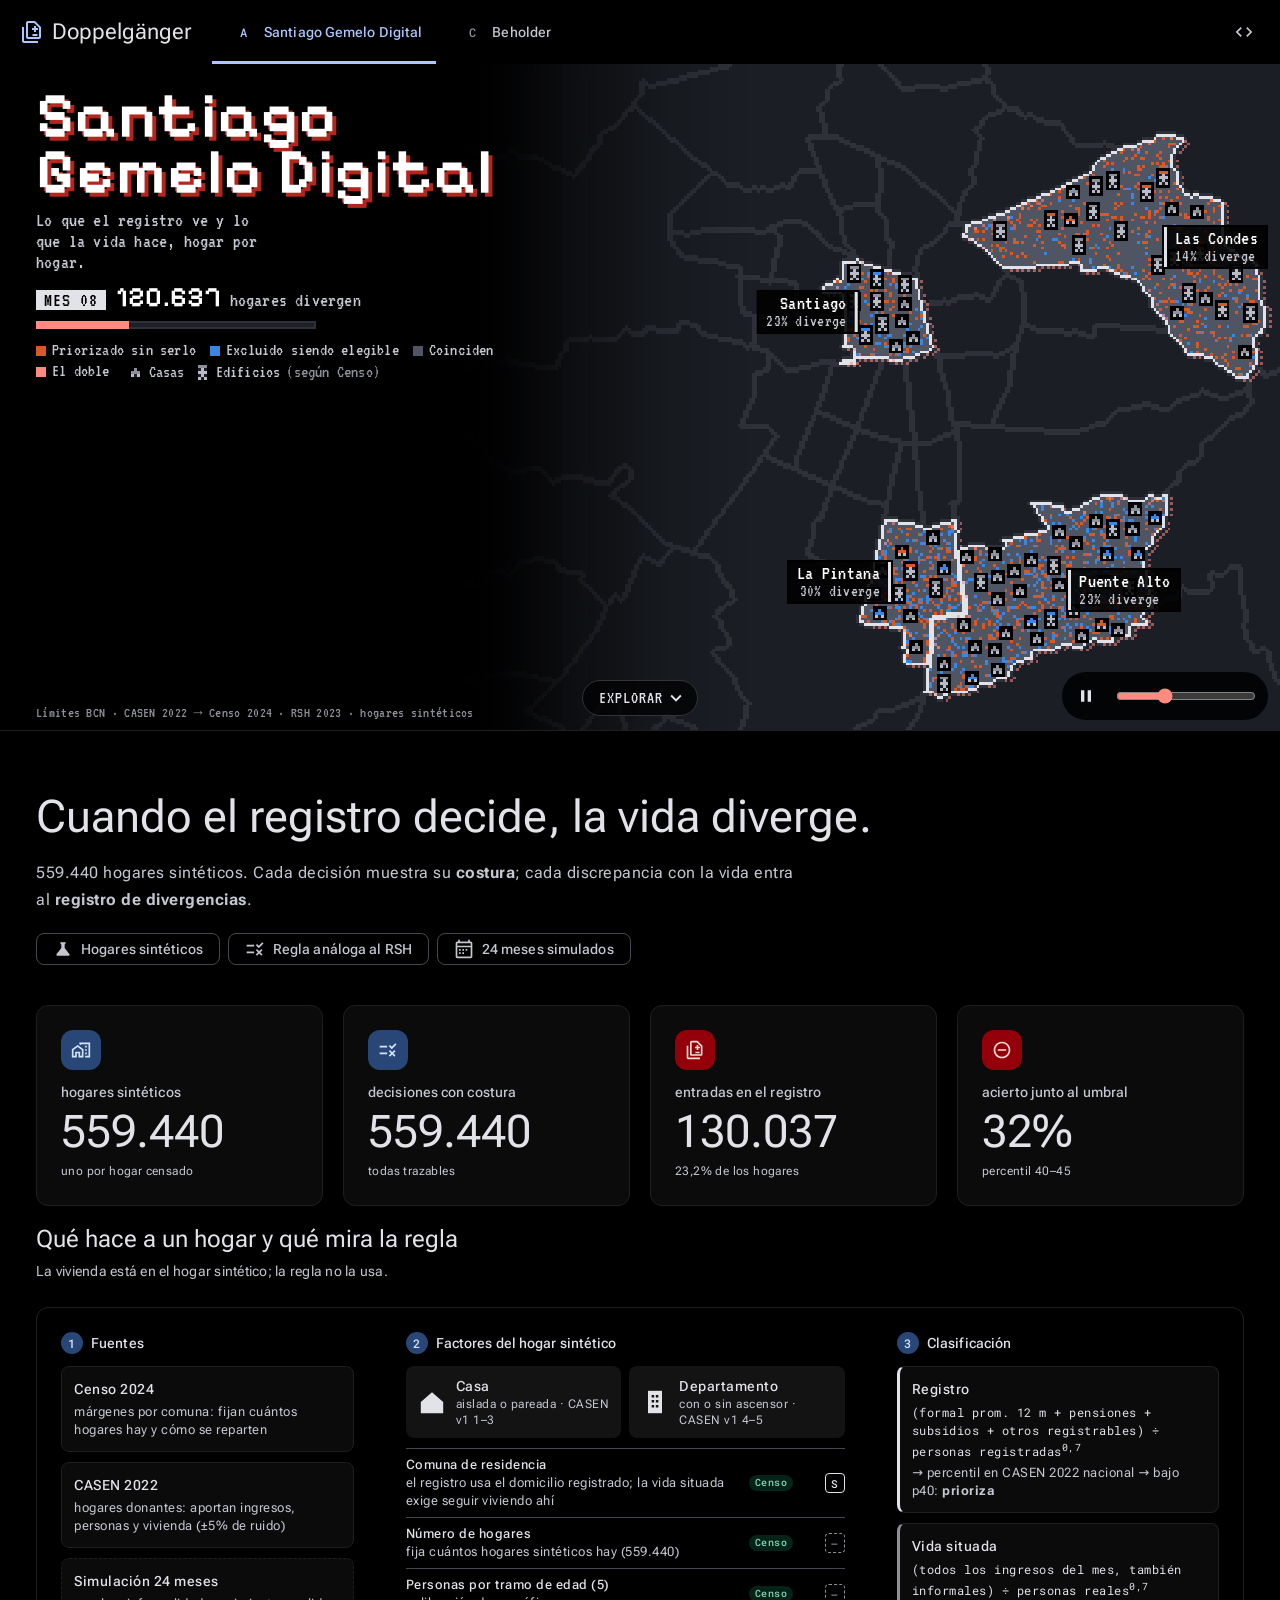
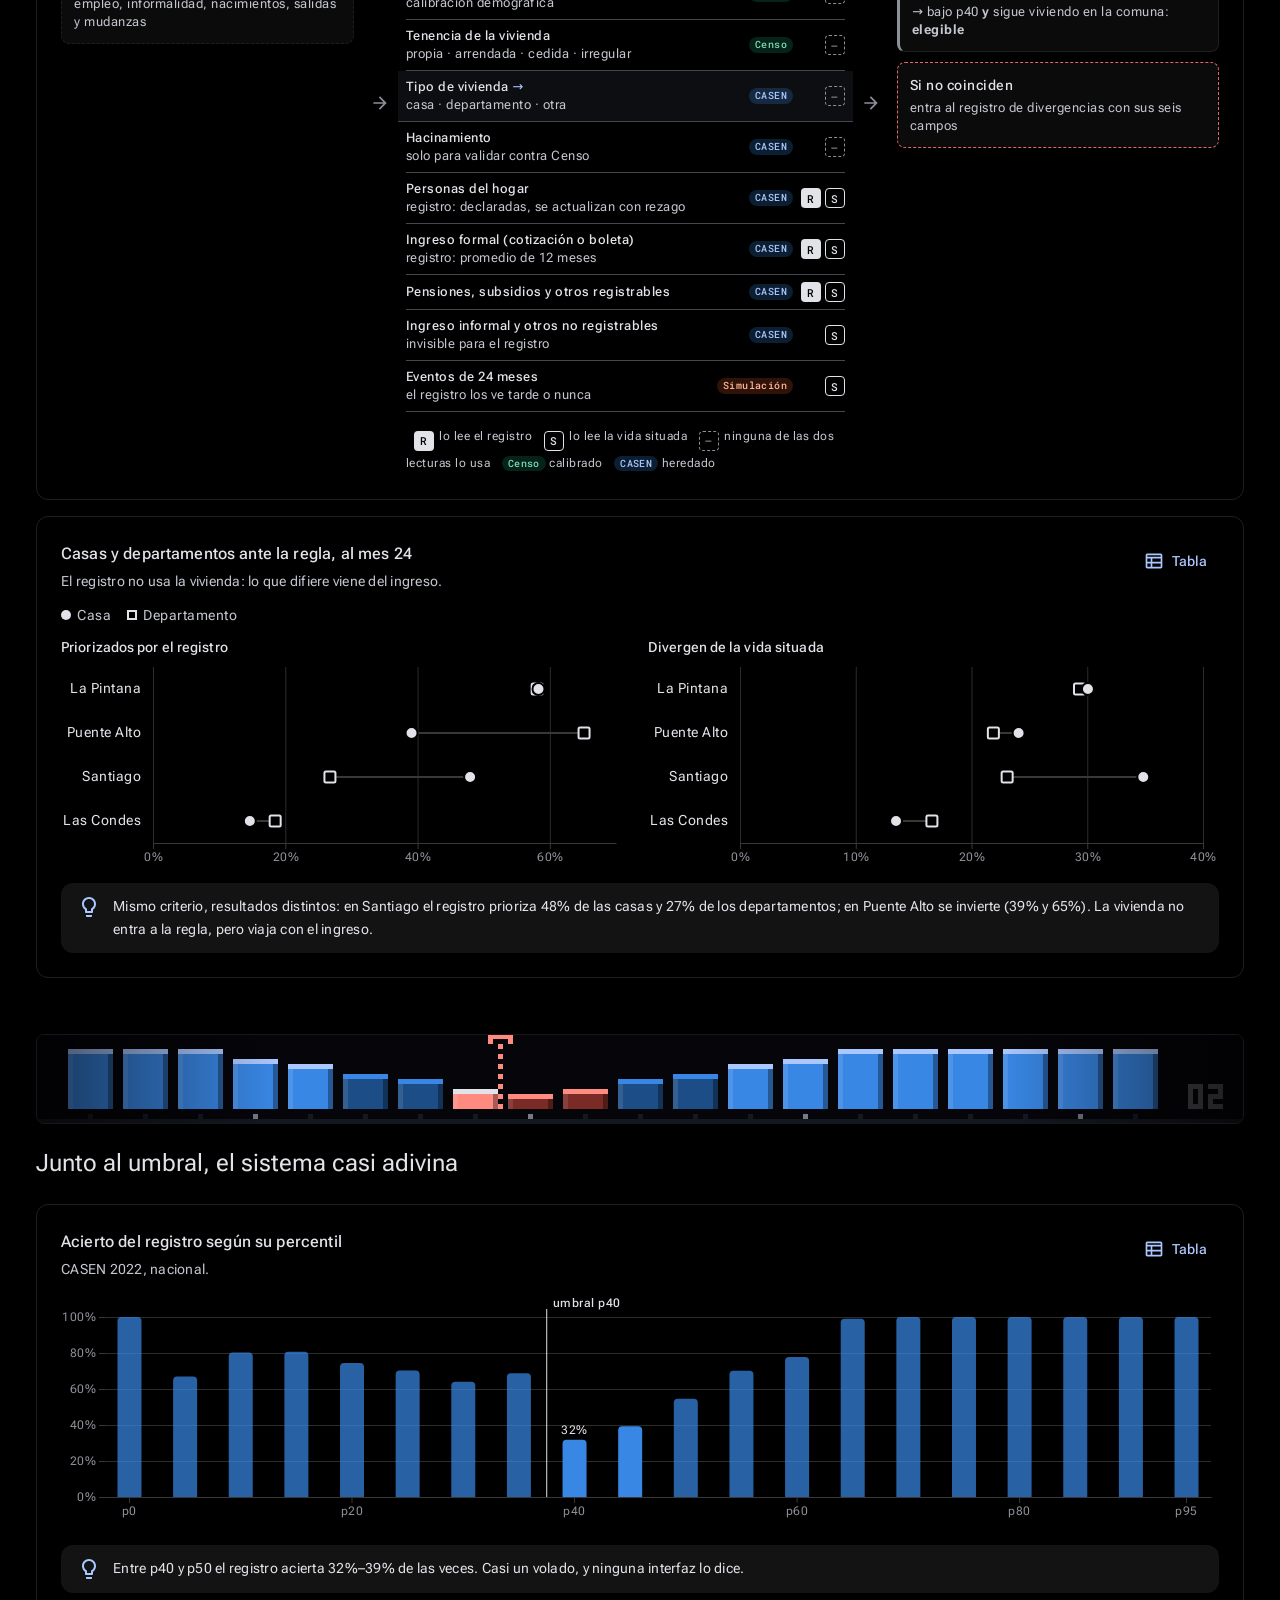
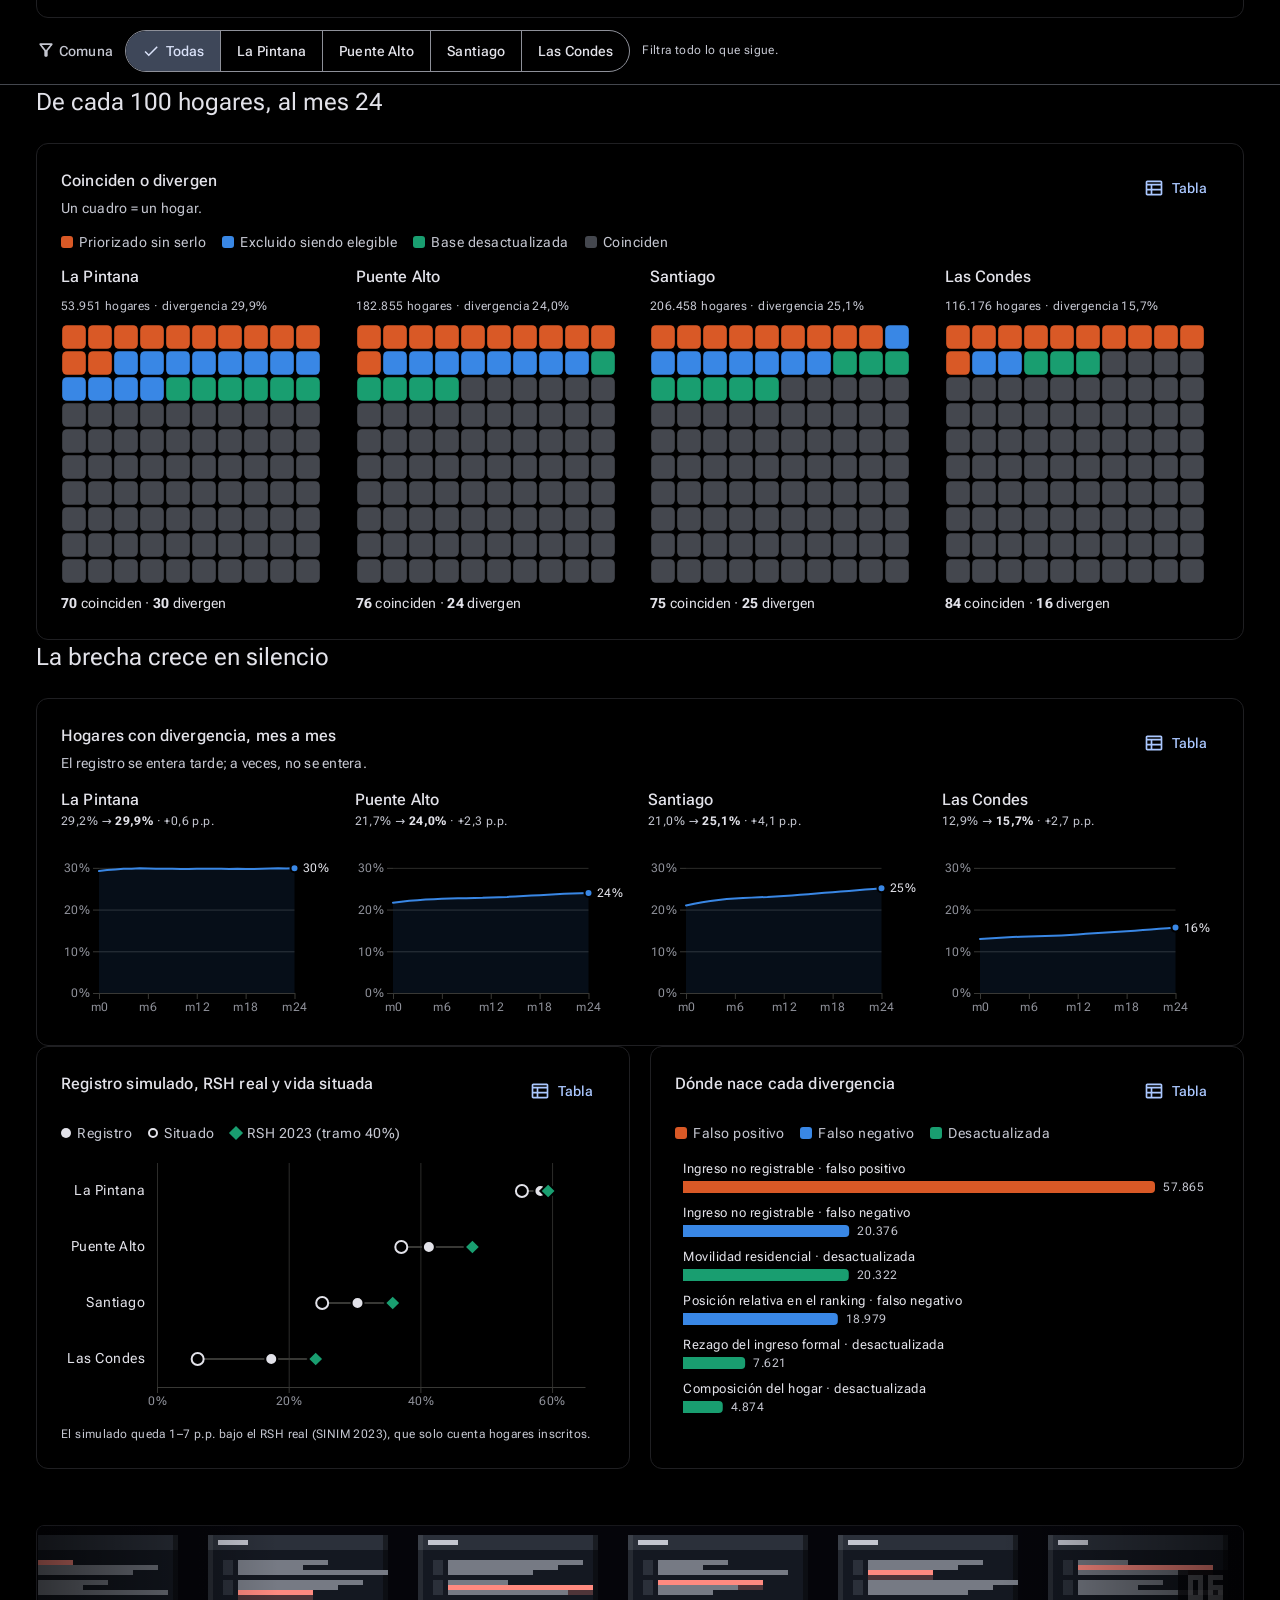
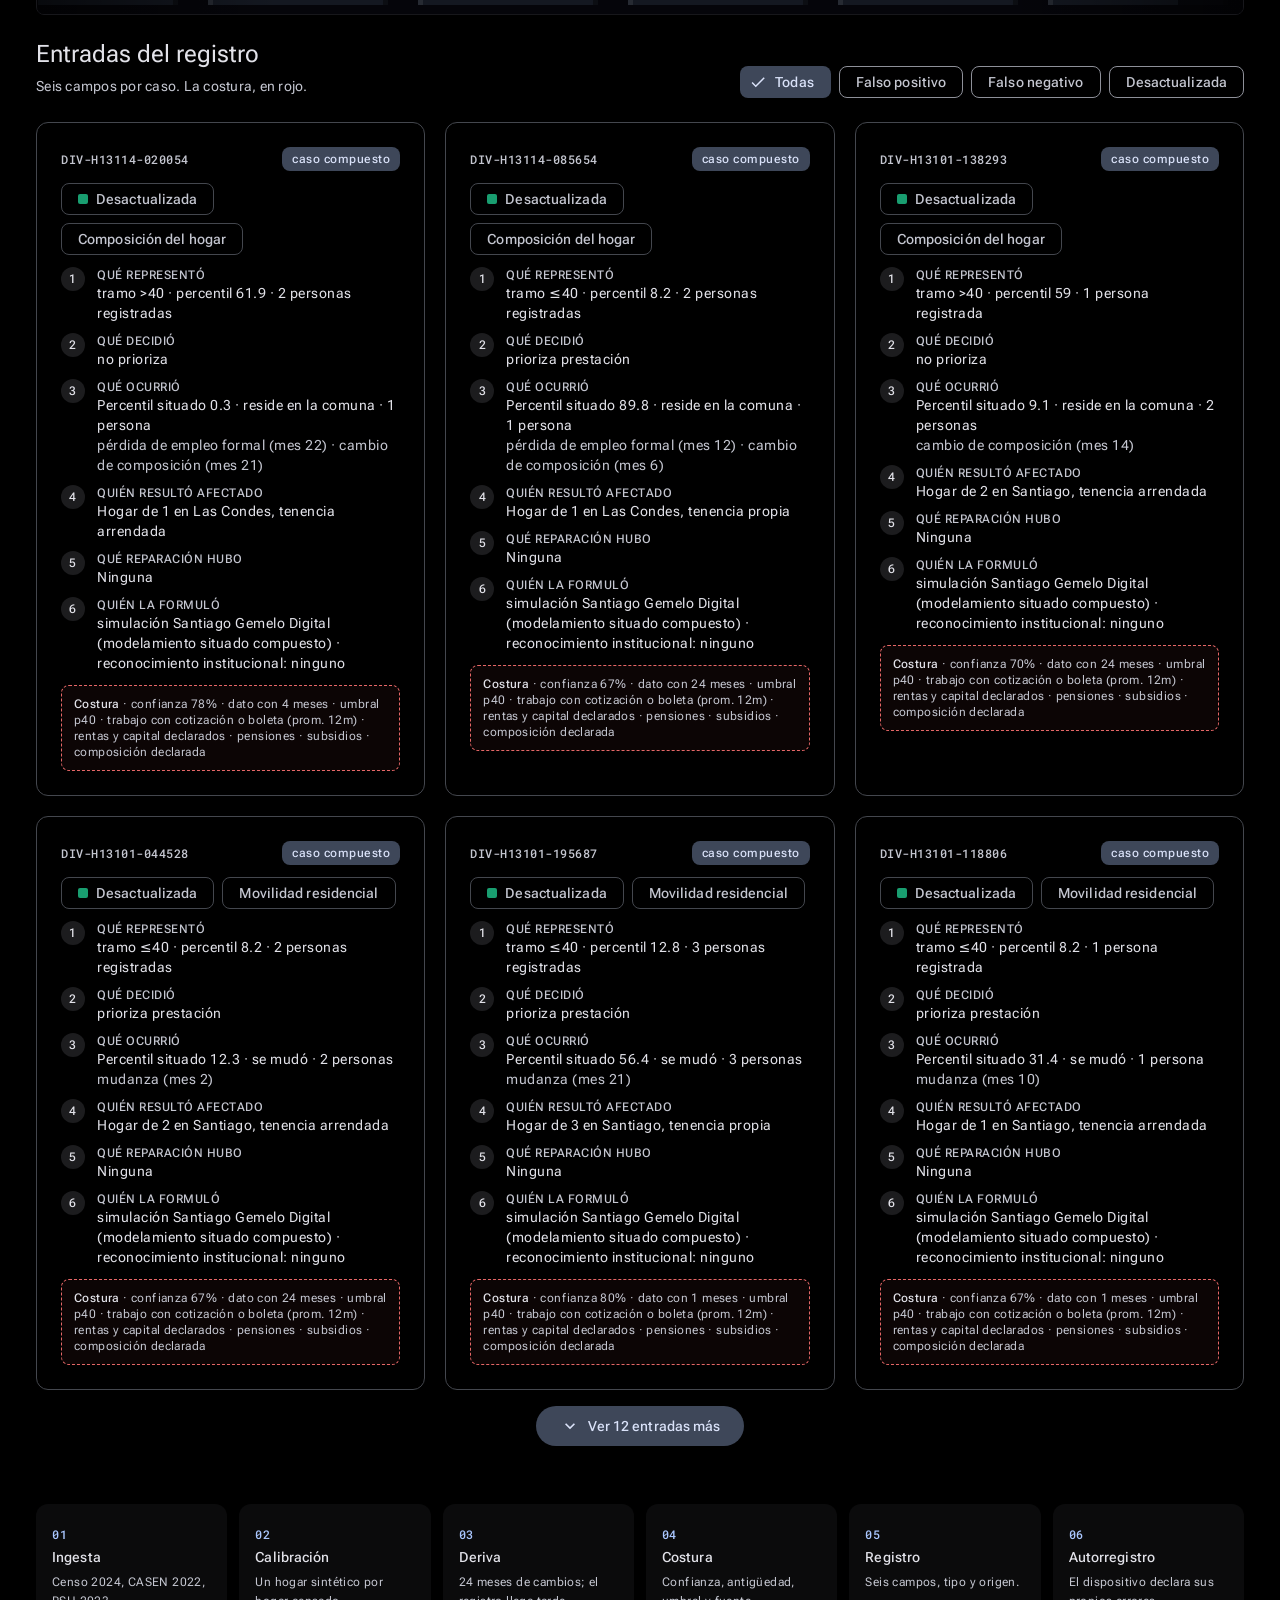
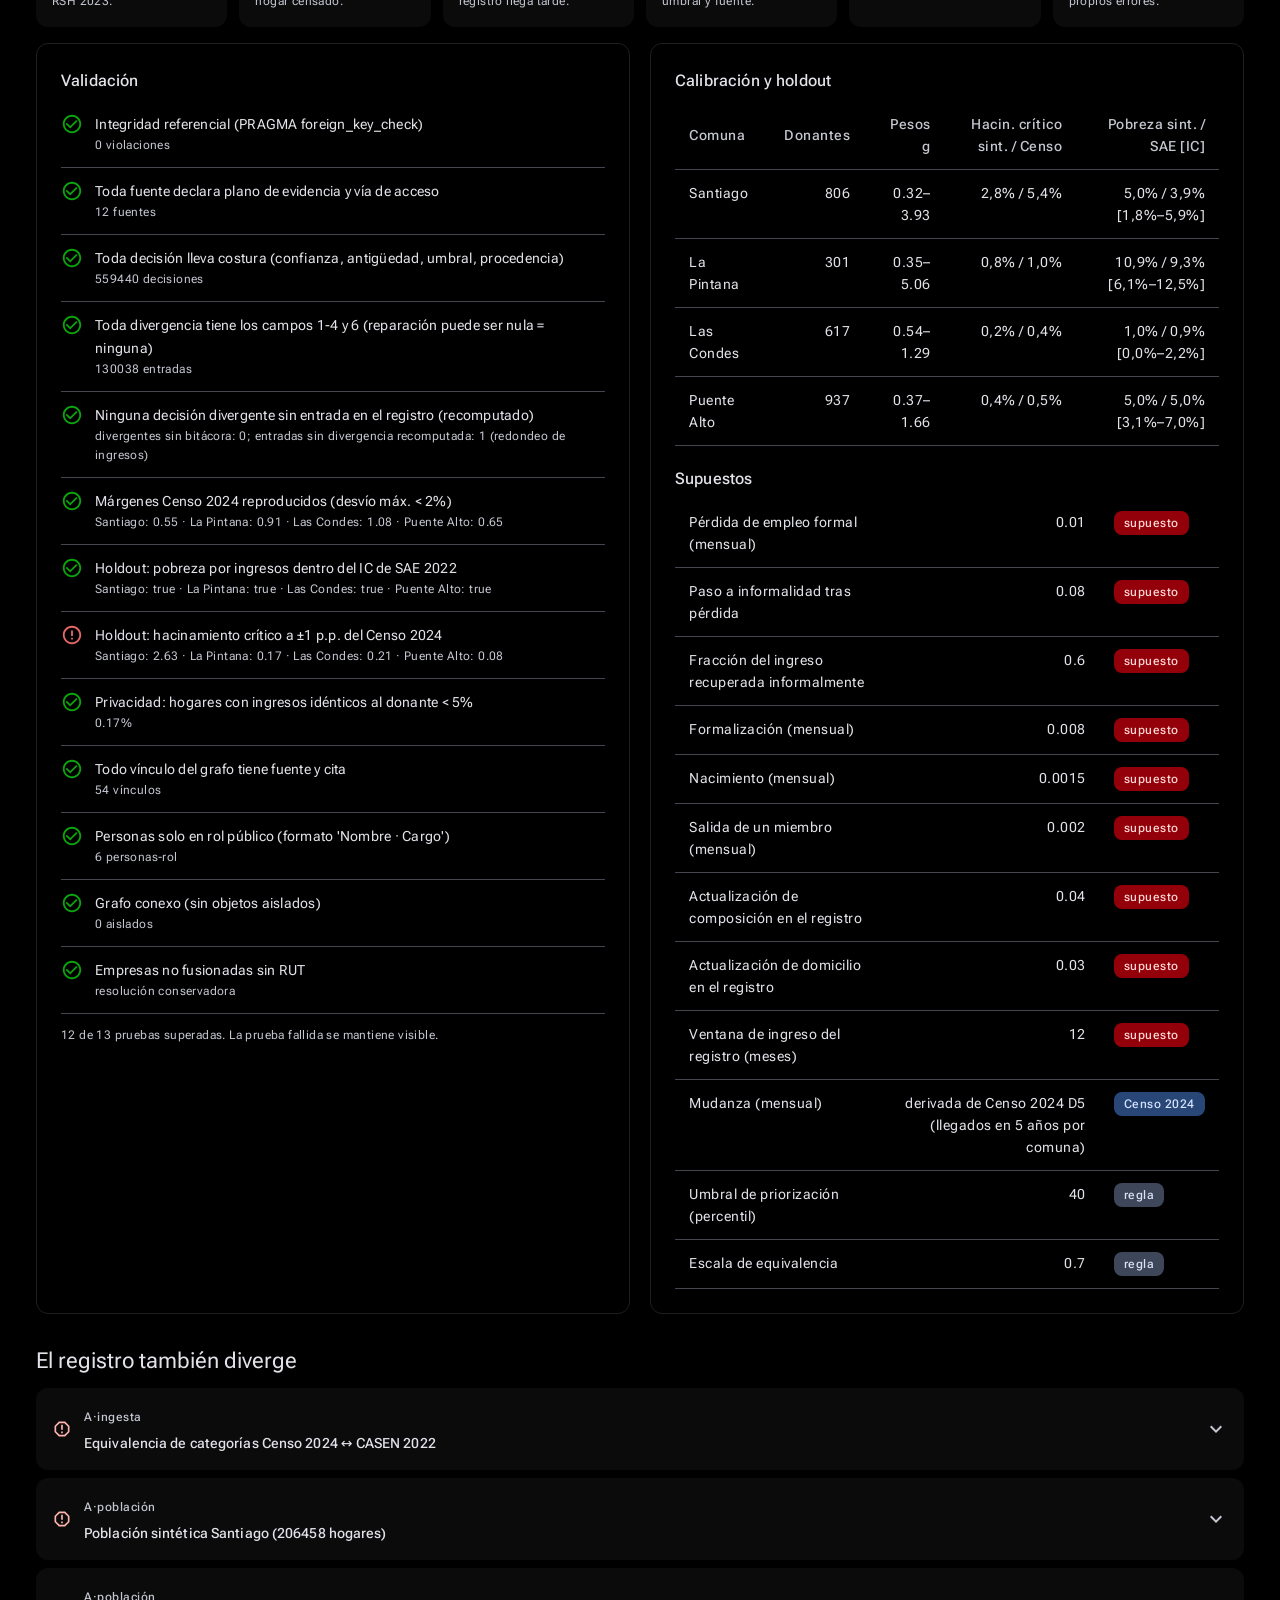
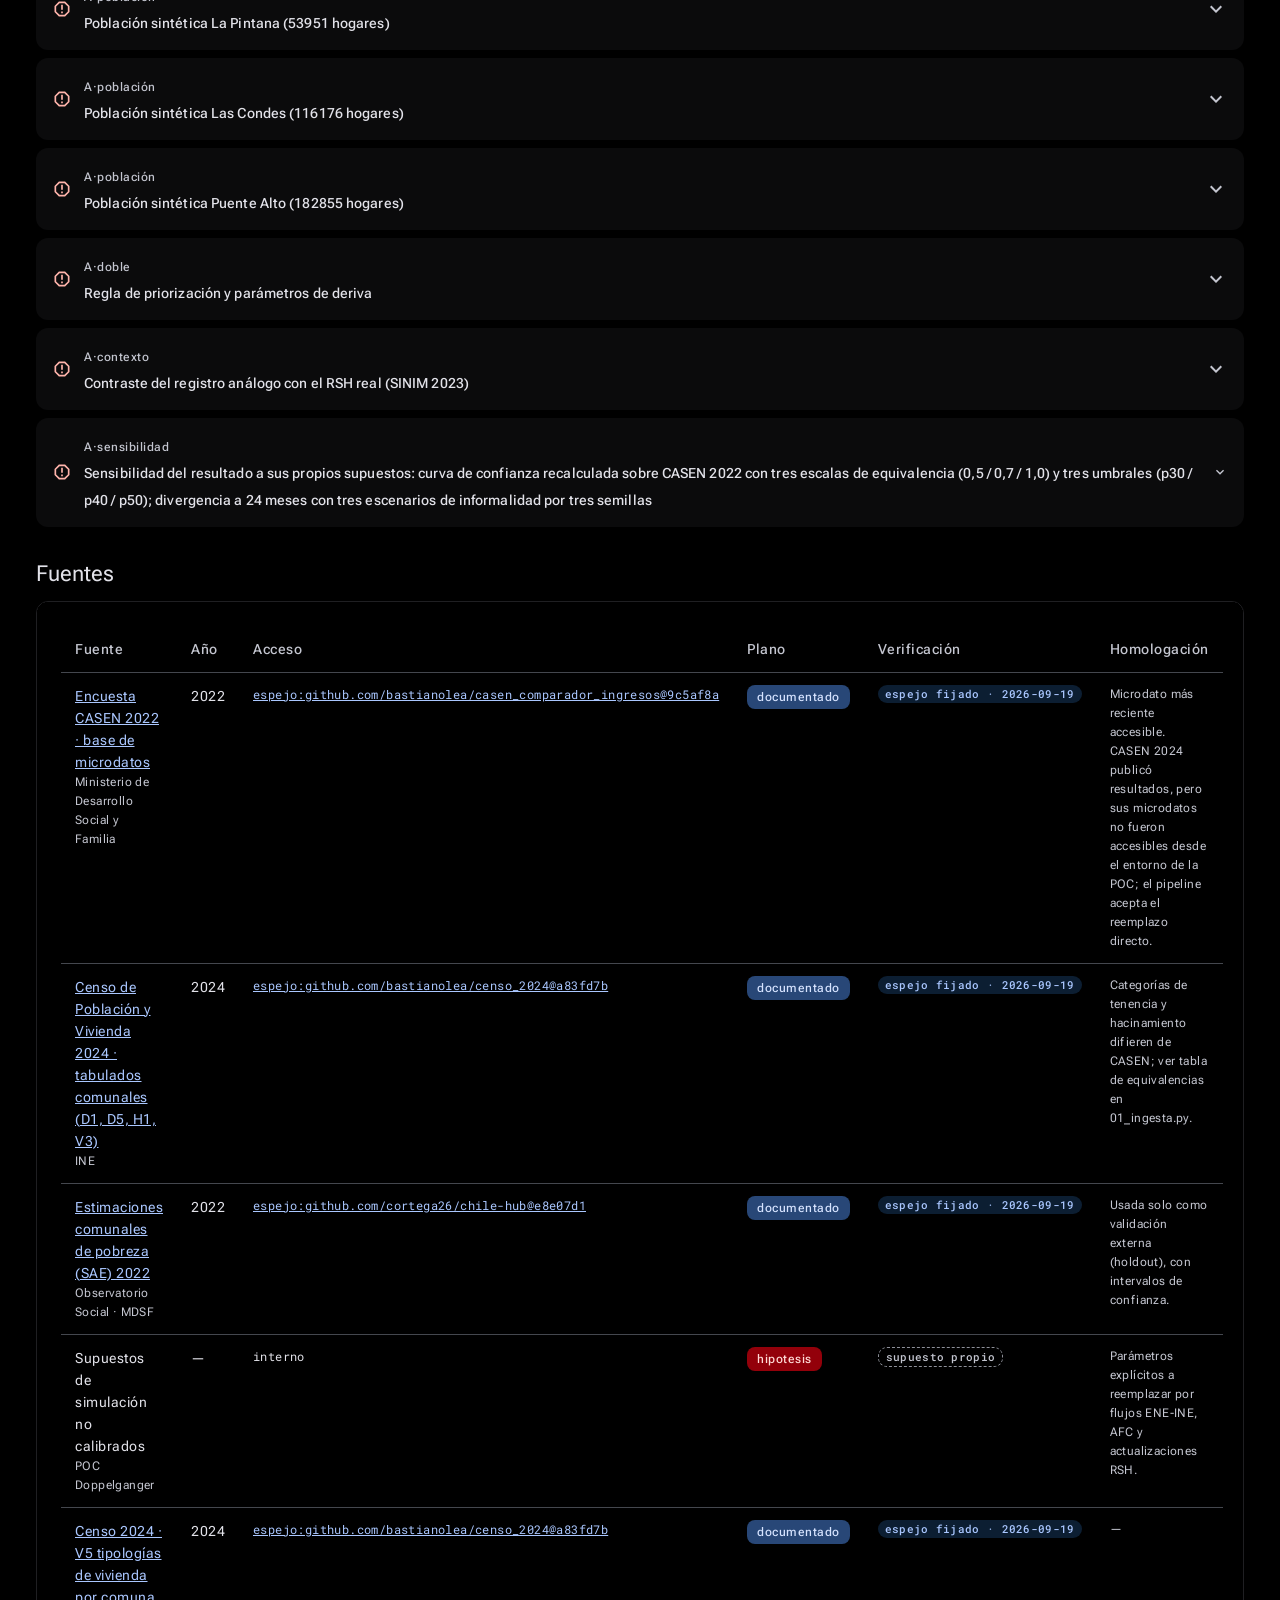
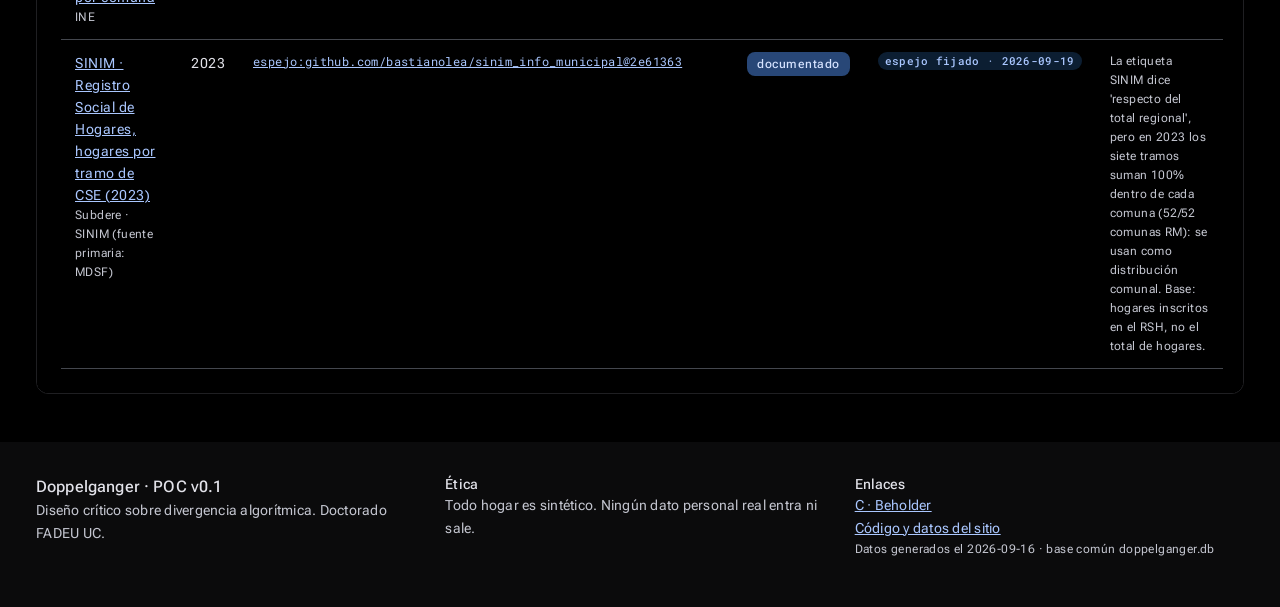
==== commit 2e44b2b0: "Iconos en SVG en línea: fuera la fuente de iconos de 4 MB La fuente Material Symbols (3,98 MB, font-" ====
--- a/index.html
+++ b/index.html
@@ -6,7 +6,8 @@
 <title>Doppelgänger · Santiago Gemelo Digital</title>
 <meta name="description" content="Gemelo sintético de cuatro comunas de Santiago: cada decisión lleva costura y cada divergencia queda registrada.">
 <link rel="icon" href="data:image/svg+xml,<svg xmlns='http://www.w3.org/2000/svg' viewBox='0 0 32 32'><rect width='32' height='32' rx='8' fill='%23415f91'/><circle cx='12' cy='16' r='6' fill='none' stroke='white' stroke-width='2.5'/><circle cx='20' cy='16' r='6' fill='none' stroke='%23d6e3ff' stroke-width='2.5' stroke-dasharray='3 2'/></svg>">
-<link rel="stylesheet" href="assets/m3.css?v=20260920">
+<link rel="stylesheet" href="assets/m3.css?v=20260921">
+<script src="iconos.js?v=20260921" defer></script>
 <style>
 .ver{display:inline-block;font:500 11px/16px var(--mono);letter-spacing:.3px;padding:1px 7px;border-radius:9px;white-space:nowrap}
 .ver.espejo{background:color-mix(in srgb,var(--viz-1) 22%,transparent);color:#aac7ff}
--- a/assets/m3.css
+++ b/assets/m3.css
@@ -1,10 +1,13 @@
-/* Tipografías auto-alojadas (Roboto Flex, Roboto Mono, Material Symbols · Apache 2.0 / OFL) */
+/* Tipografías auto-alojadas (Roboto Flex y Roboto Mono · OFL; los iconos se dibujan en SVG con iconos.js) */
 @font-face{font-family:"Roboto Flex";font-style:normal;font-display:swap;font-weight:100 1000;src:url(fonts/roboto-flex-latin-wght-normal.woff2) format("woff2");unicode-range:U+0000-00FF,U+0131,U+0152-0153,U+02BB-02BC,U+02C6,U+02DA,U+02DC,U+0304,U+0308,U+0329,U+2000-206F,U+20AC,U+2122,U+2191,U+2193,U+2212,U+2215,U+FEFF,U+FFFD}
 @font-face{font-family:"Roboto Flex";font-style:normal;font-display:swap;font-weight:100 1000;src:url(fonts/roboto-flex-latin-ext-wght-normal.woff2) format("woff2");unicode-range:U+0100-02BA,U+02BD-02C5,U+02C7-02CC,U+02CE-02D7,U+02DD-02FF,U+0304,U+0308,U+0329,U+1D00-1DBF,U+1E00-1E9F,U+1EF2-1EFF,U+2020,U+20A0-20AB,U+20AD-20C0,U+2113,U+2C60-2C7F,U+A720-A7FF}
 @font-face{font-family:"Roboto Mono";font-style:normal;font-display:swap;font-weight:400;src:url(fonts/roboto-mono-latin-400-normal.woff2) format("woff2")}
 @font-face{font-family:"Roboto Mono";font-style:normal;font-display:swap;font-weight:500;src:url(fonts/roboto-mono-latin-500-normal.woff2) format("woff2")}
-@font-face{font-family:"Material Symbols Outlined";font-style:normal;font-weight:100 700;font-display:block;src:url(fonts/material-symbols-outlined.woff2) format("woff2")}
-.material-symbols-outlined{font-family:"Material Symbols Outlined";font-weight:normal;font-style:normal;line-height:1;letter-spacing:normal;text-transform:none;display:inline-block;white-space:nowrap;word-wrap:normal;direction:ltr;-webkit-font-feature-settings:"liga";font-feature-settings:"liga";-webkit-font-smoothing:antialiased}
+
+/* iconos: SVG en línea (iconos.js). Sin fuente que descargar: nunca aparecen como palabras */
+.material-symbols-outlined{display:inline-block;width:1em;height:1em;line-height:1;overflow:hidden;flex:none;font-style:normal;white-space:nowrap}
+.material-symbols-outlined:not([data-icon]){color:transparent}
+.material-symbols-outlined svg{display:block;width:100%;height:100%}
 /* Material Design 3 · tokens y componentes base (esquema generado con semilla azul, Material Theme Builder) */
 :root{
   color-scheme:light;
@@ -94,7 +97,7 @@
 .chip{display:inline-flex;align-items:center;gap:8px;height:32px;padding:0 16px;border-radius:var(--shape-s);border:1px solid var(--md-outline);background:transparent;color:var(--md-on-surface-variant);font:500 14px/20px var(--font);letter-spacing:.1px;cursor:pointer;white-space:nowrap}
 .chip:hover{background:color-mix(in srgb,var(--md-on-surface-variant) 8%,transparent)}
 .chip[aria-pressed="true"]{background:var(--md-secondary-container);color:var(--md-on-secondary-container);border-color:transparent;padding-left:8px}
-.chip[aria-pressed="true"]::before{content:"check";font-family:"Material Symbols Outlined";font-size:18px}
+.chip[aria-pressed="true"]::before{content:"";display:inline-block;width:18px;height:18px;background:currentColor;-webkit-mask:url("data:image/svg+xml,%3Csvg xmlns='http://www.w3.org/2000/svg' viewBox='0 0 24 24'%3E%3Cpath d='M9 16.17L4.83 12l-1.42 1.41L9 19 21 7l-1.41-1.41z'/%3E%3C/svg%3E") center/contain no-repeat;mask:url("data:image/svg+xml,%3Csvg xmlns='http://www.w3.org/2000/svg' viewBox='0 0 24 24'%3E%3Cpath d='M9 16.17L4.83 12l-1.42 1.41L9 19 21 7l-1.41-1.41z'/%3E%3C/svg%3E") center/contain no-repeat}
 .chip.assist{border-color:var(--md-outline-variant);cursor:default}
 .chip .swatch{width:10px;height:10px;border-radius:2px;display:inline-block}
 /* segmented buttons */
@@ -102,7 +105,7 @@
 .seg button{border:0;border-left:1px solid var(--md-outline);background:transparent;color:var(--md-on-surface);font:500 14px/20px var(--font);letter-spacing:.1px;height:40px;padding:0 16px;cursor:pointer;white-space:nowrap;display:inline-flex;align-items:center;gap:6px}
 .seg button:first-child{border-left:0}
 .seg button[aria-pressed="true"]{background:var(--md-secondary-container);color:var(--md-on-secondary-container)}
-.seg button[aria-pressed="true"]::before{content:"check";font-family:"Material Symbols Outlined";font-size:18px}
+.seg button[aria-pressed="true"]::before{content:"";display:inline-block;width:18px;height:18px;background:currentColor;-webkit-mask:url("data:image/svg+xml,%3Csvg xmlns='http://www.w3.org/2000/svg' viewBox='0 0 24 24'%3E%3Cpath d='M9 16.17L4.83 12l-1.42 1.41L9 19 21 7l-1.41-1.41z'/%3E%3C/svg%3E") center/contain no-repeat;mask:url("data:image/svg+xml,%3Csvg xmlns='http://www.w3.org/2000/svg' viewBox='0 0 24 24'%3E%3Cpath d='M9 16.17L4.83 12l-1.42 1.41L9 19 21 7l-1.41-1.41z'/%3E%3C/svg%3E") center/contain no-repeat}
 /* cards */
 .card{background:var(--md-surface-container-lowest);border-radius:var(--shape-m);padding:24px;min-width:0}
 .card.elevated{background:var(--md-surface-container-low);box-shadow:var(--md-elev-1)}
@@ -133,7 +136,7 @@
 details.exp{border-radius:var(--shape-m);background:var(--md-surface-container-low);margin-bottom:8px}
 details.exp summary{list-style:none;cursor:pointer;padding:14px 16px;display:flex;gap:12px;align-items:center}
 details.exp summary::-webkit-details-marker{display:none}
-details.exp summary::after{content:"expand_more";font-family:"Material Symbols Outlined";margin-left:auto;font-size:24px;transition:transform .2s;color:var(--md-on-surface-variant)}
+details.exp summary::after{content:"";display:inline-block;width:24px;height:24px;background:currentColor;-webkit-mask:url("data:image/svg+xml,%3Csvg xmlns='http://www.w3.org/2000/svg' viewBox='0 0 24 24'%3E%3Cpath d='M16.59 8.59L12 13.17 7.41 8.59 6 10l6 6 6-6z'/%3E%3C/svg%3E") center/contain no-repeat;mask:url("data:image/svg+xml,%3Csvg xmlns='http://www.w3.org/2000/svg' viewBox='0 0 24 24'%3E%3Cpath d='M16.59 8.59L12 13.17 7.41 8.59 6 10l6 6 6-6z'/%3E%3C/svg%3E") center/contain no-repeat;margin-left:auto;transition:transform .2s;color:var(--md-on-surface-variant)}
 details.exp[open] summary::after{transform:rotate(180deg)}
 details.exp .body{padding:0 16px 16px}
 .badge{white-space:nowrap;display:inline-flex;align-items:center;height:24px;padding:0 10px;border-radius:var(--shape-s);font:500 12px/16px var(--font);letter-spacing:.5px}
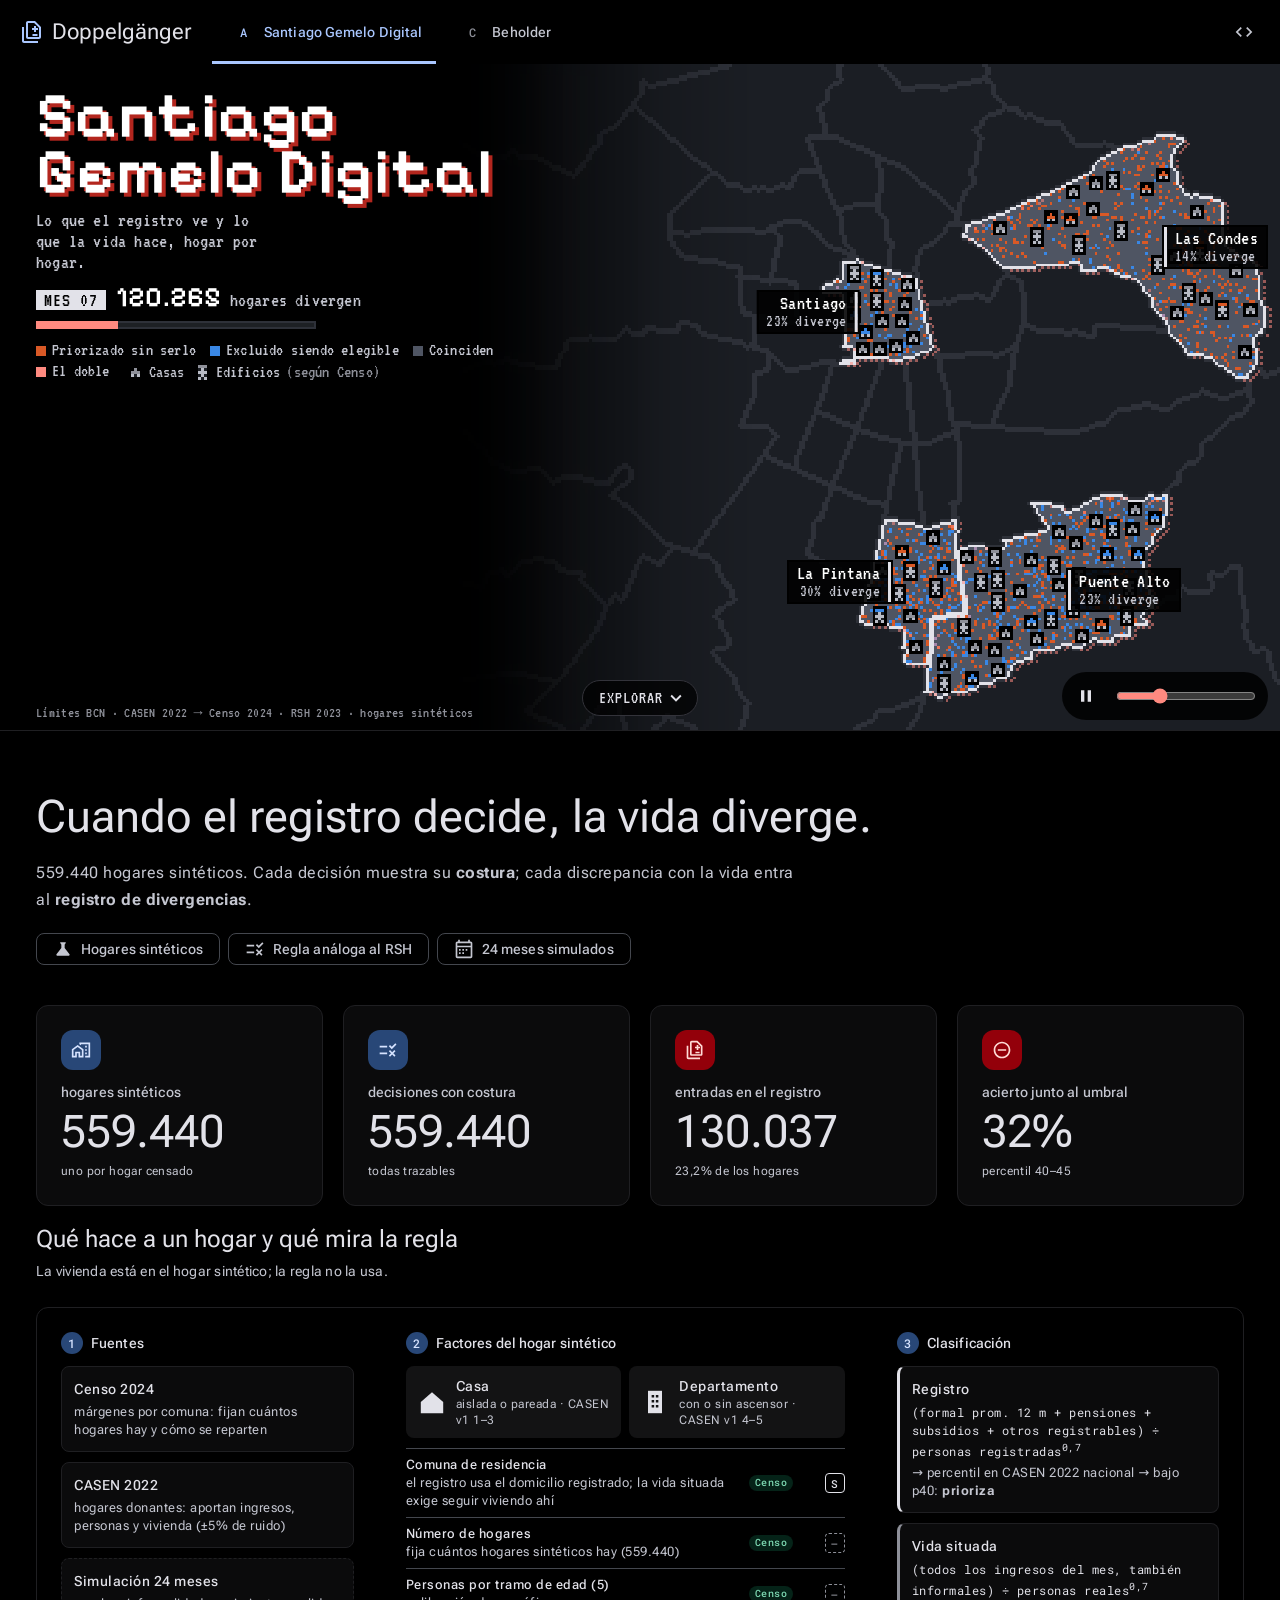
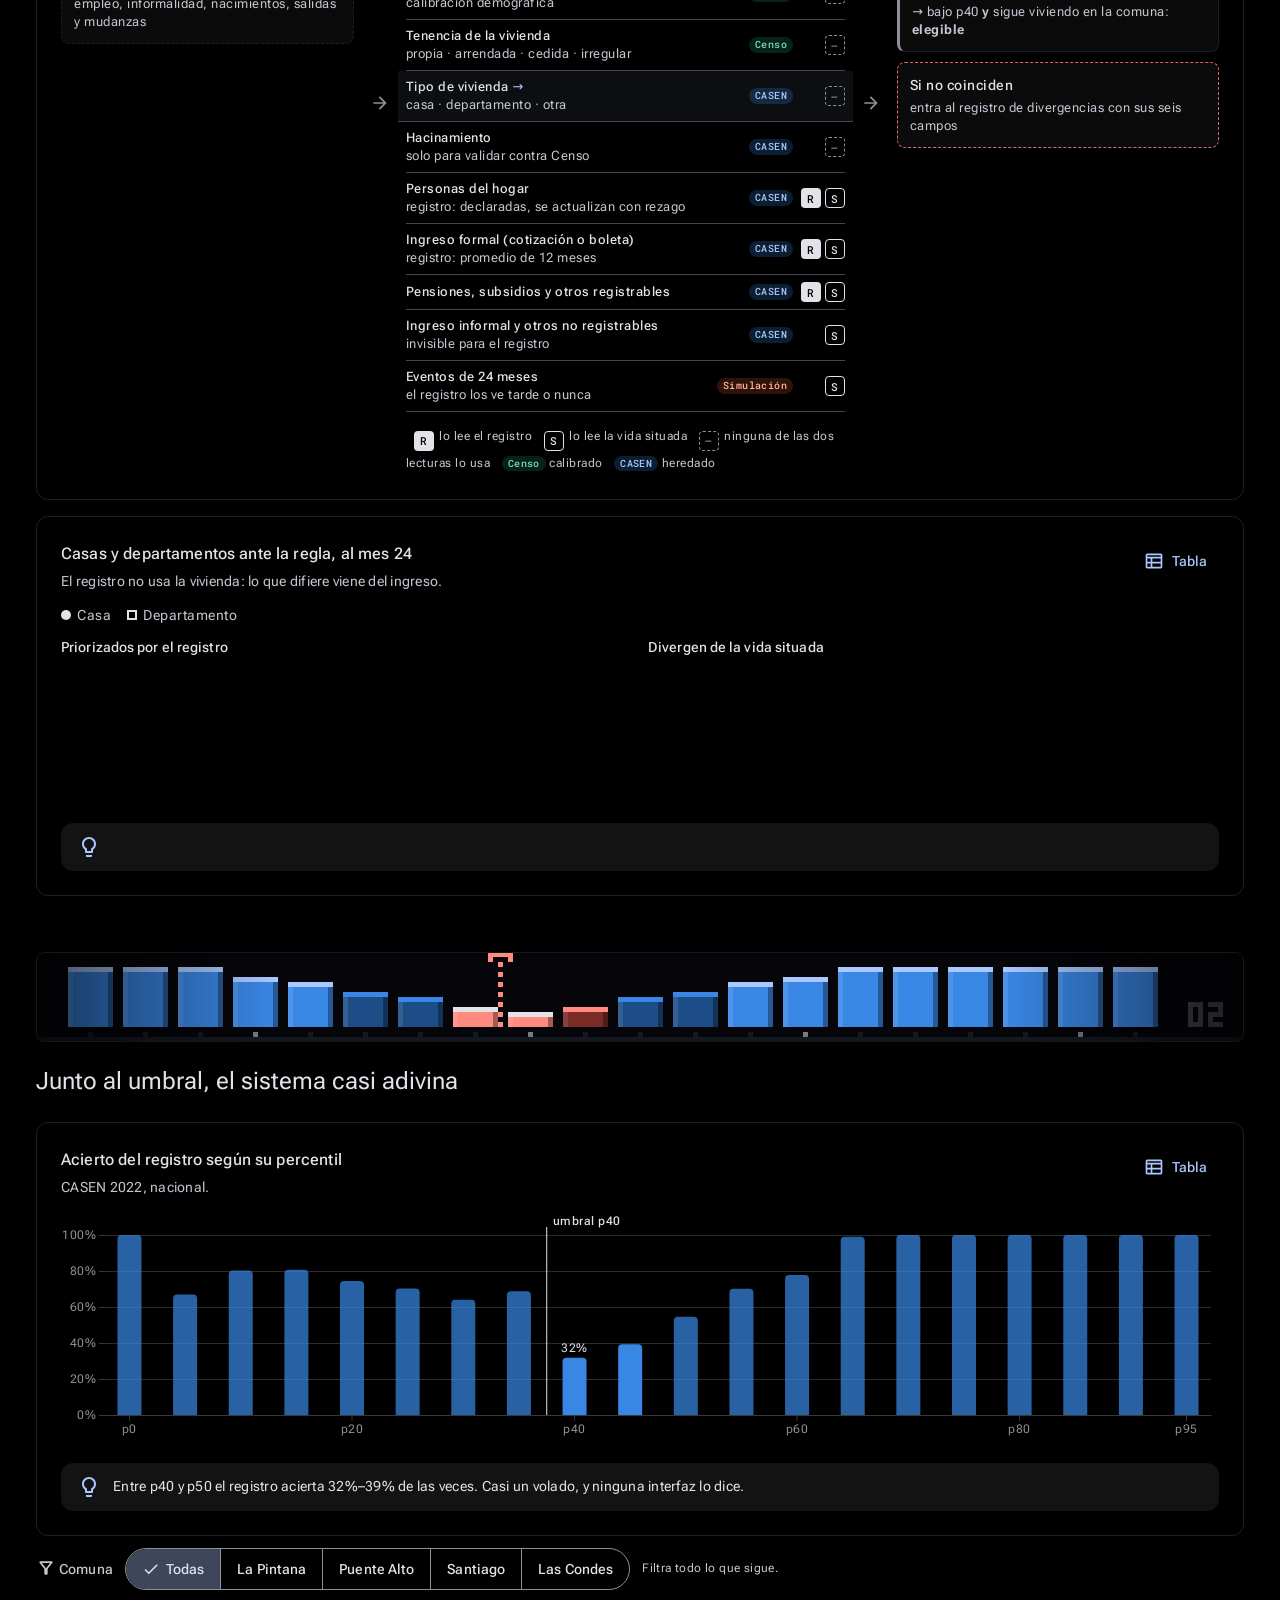
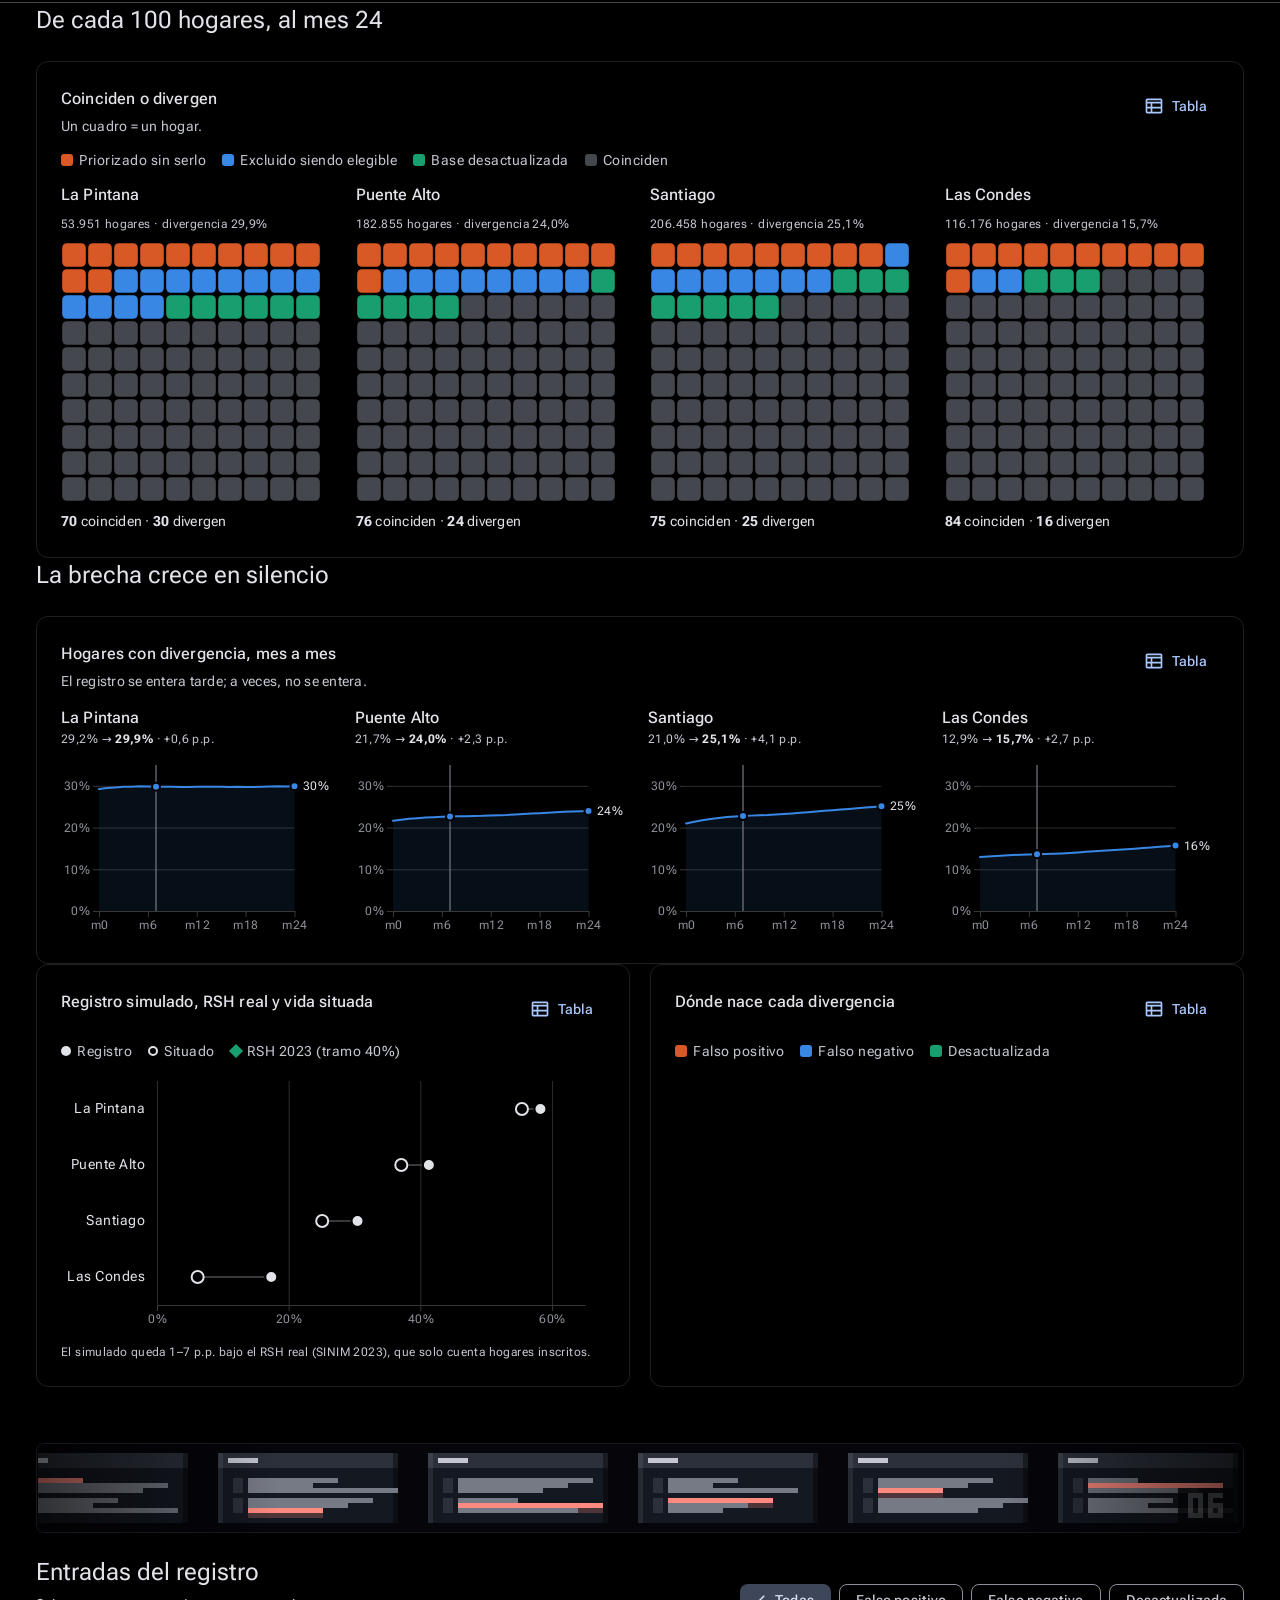
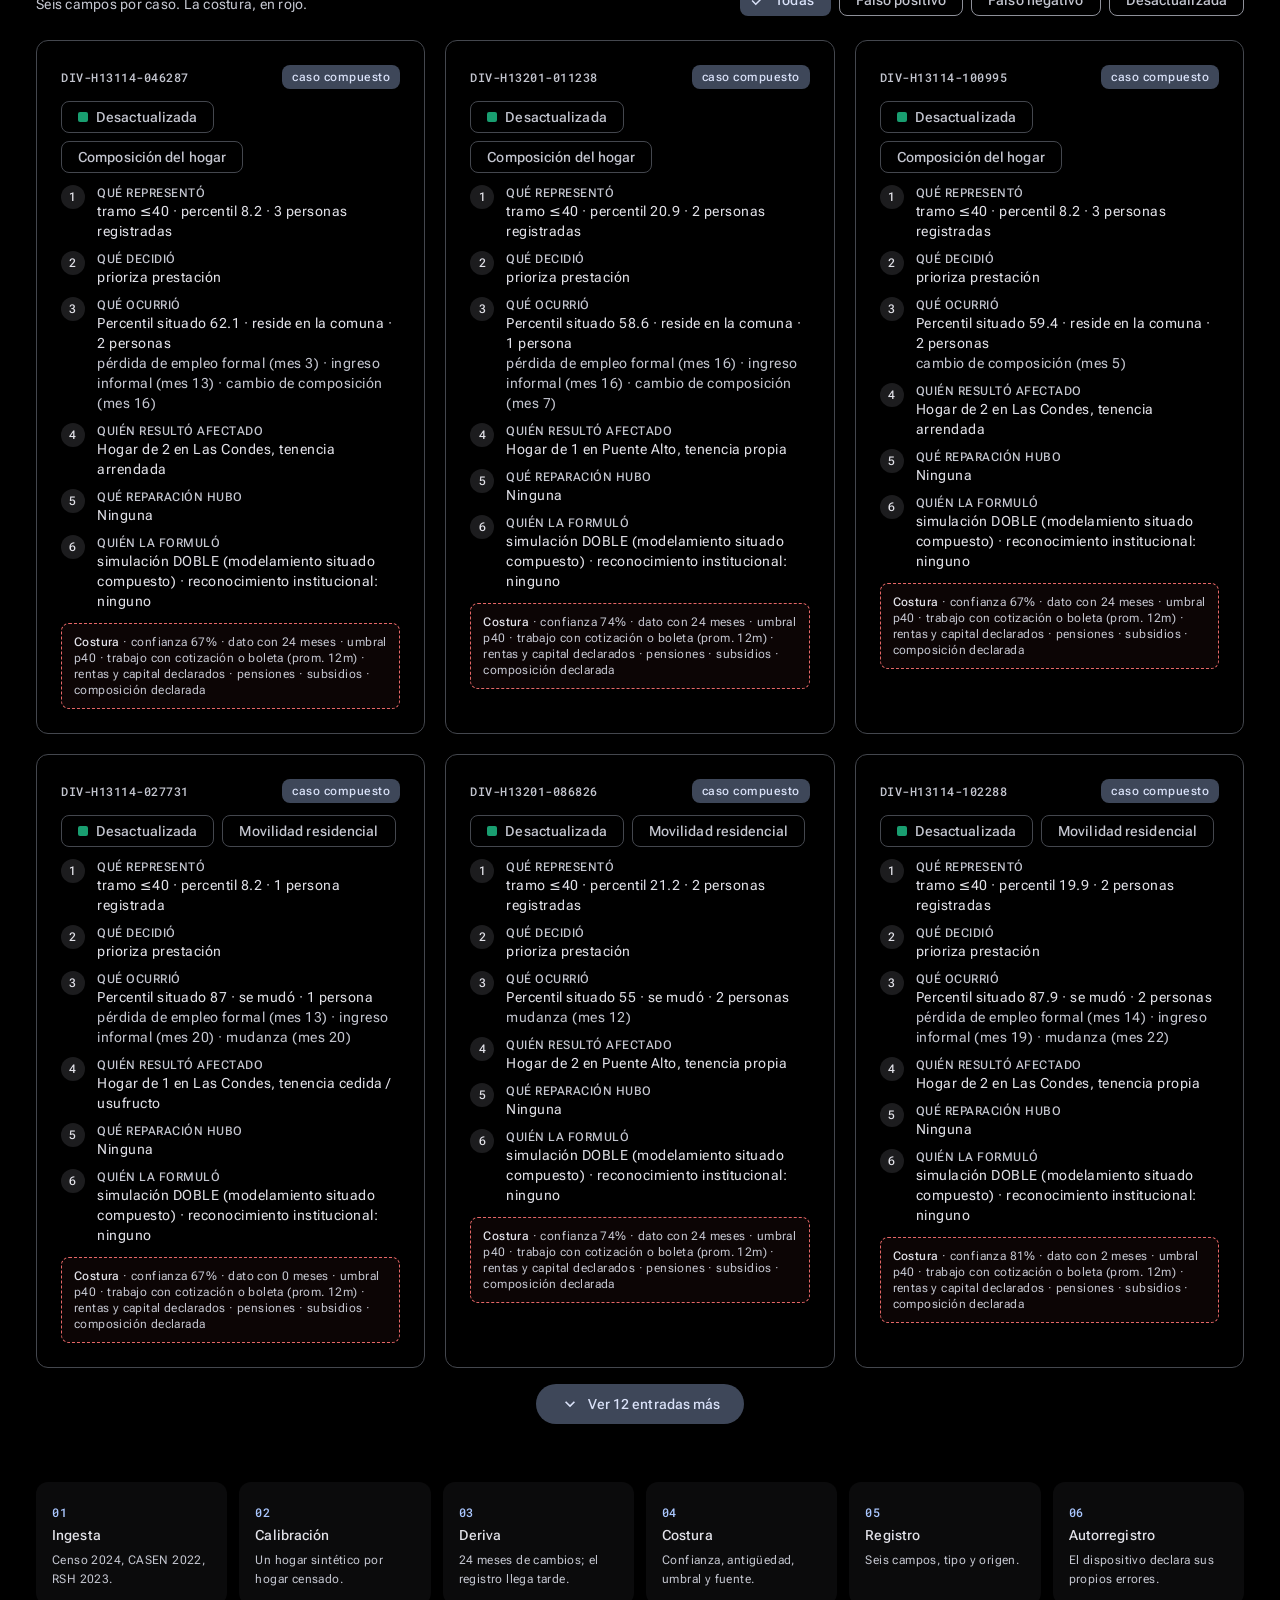
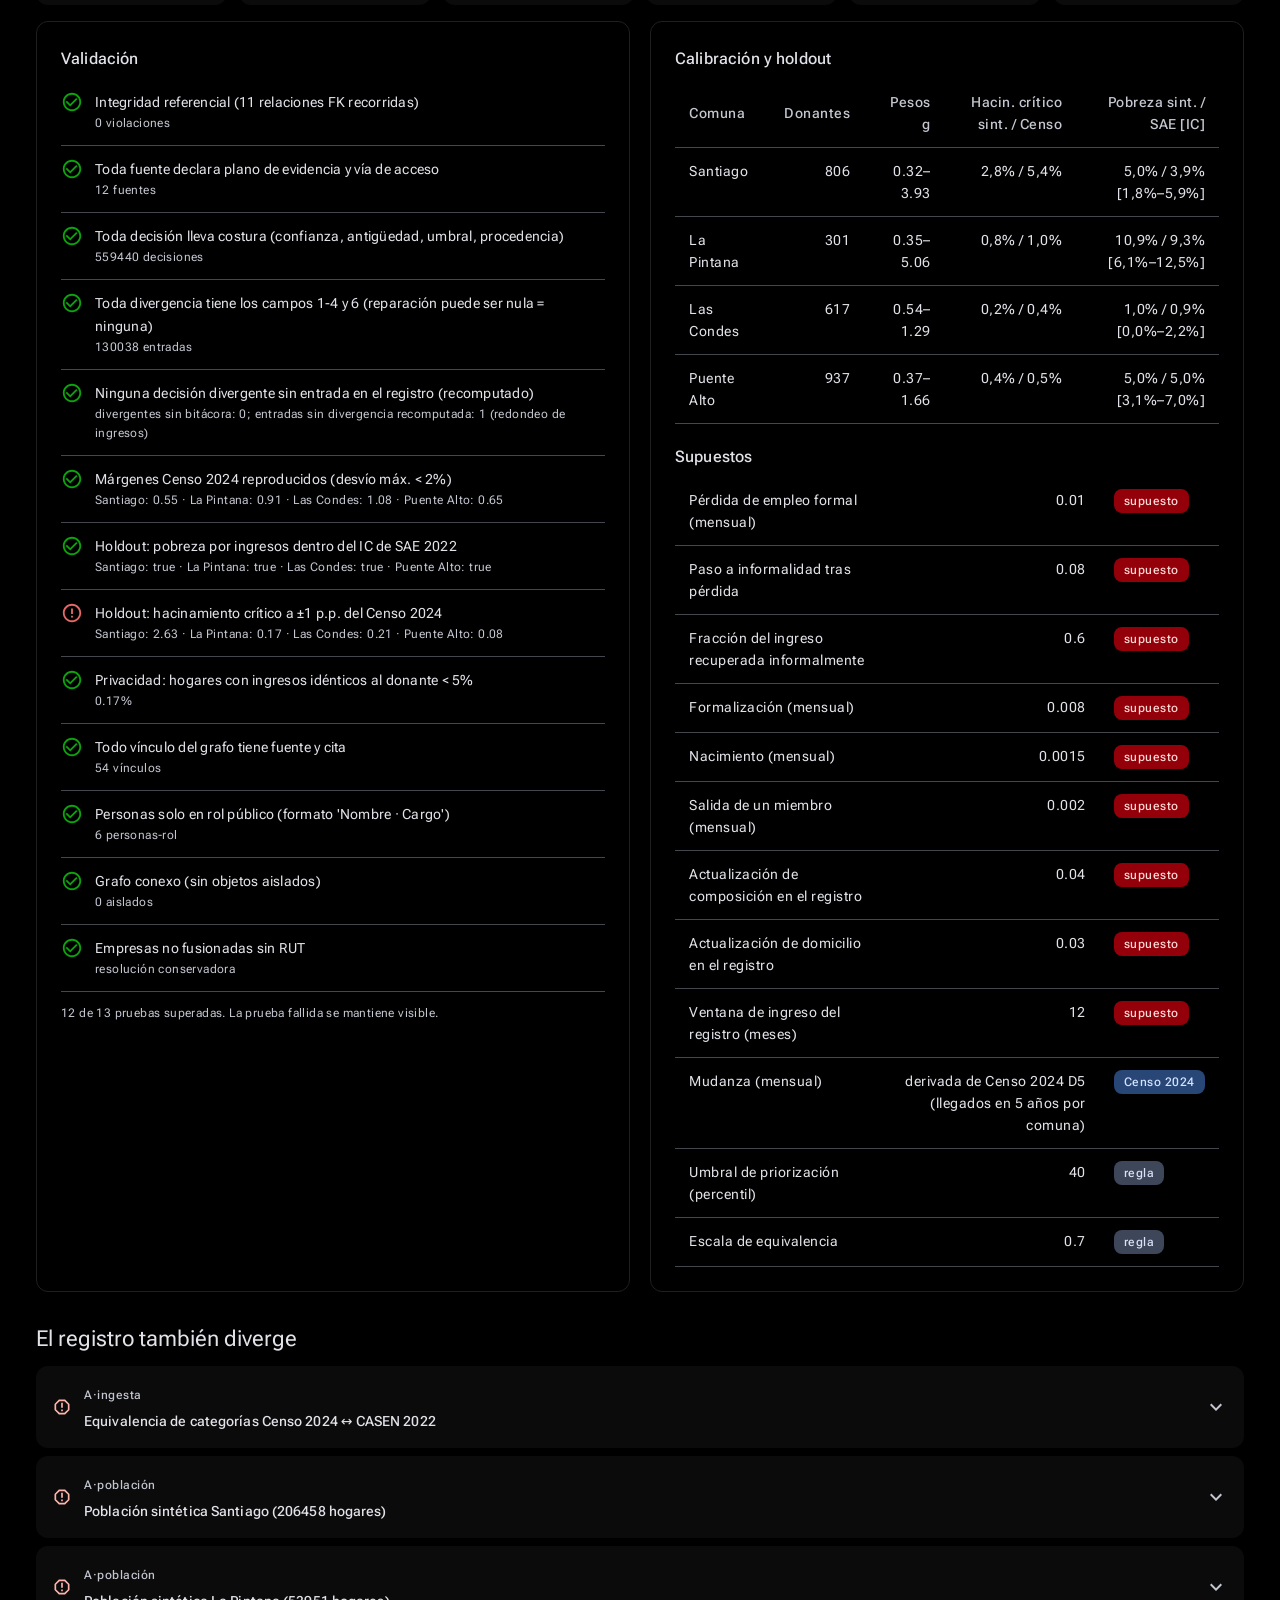
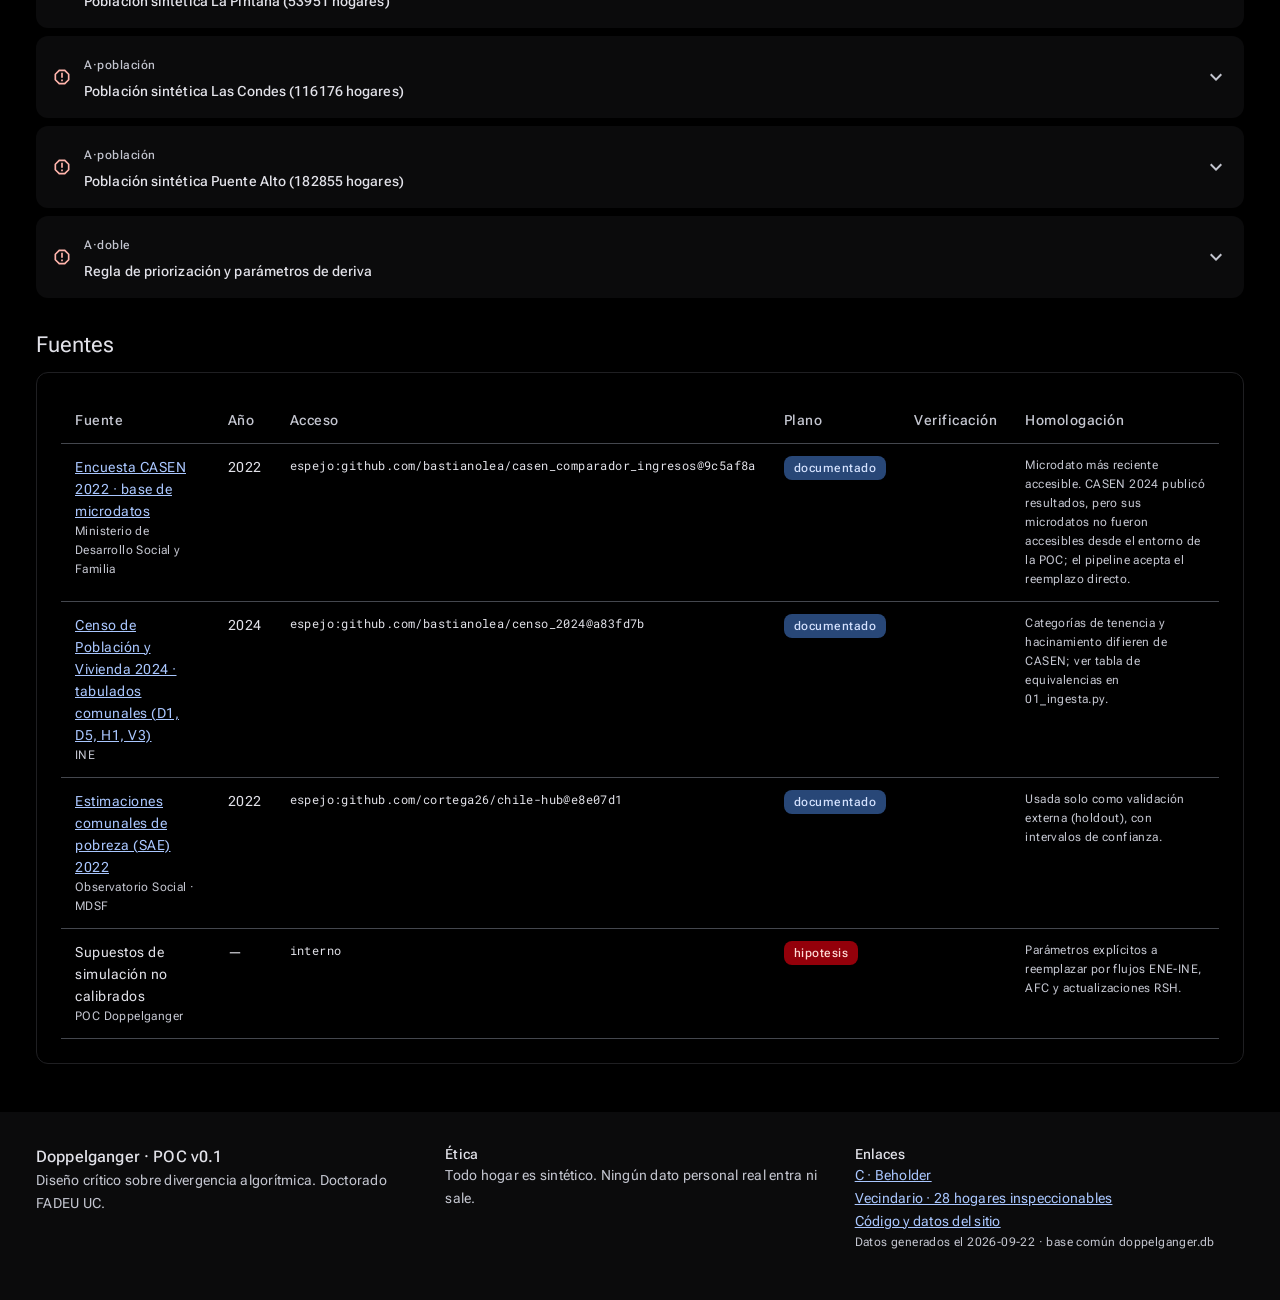
==== commit 183252d7: "Vecindario: 28 hogares sintéticos inspeccionables uno por uno Mecánica de "Generative Agents" (Park " ====
--- a/index.html
+++ b/index.html
@@ -427,7 +427,7 @@
 <footer><div class="wrap grid g-3">
   <div><p class="title-m">Doppelganger · POC v0.1</p><p class="body-m muted">Diseño crítico sobre divergencia algorítmica. Doctorado FADEU UC.</p></div>
   <div><p class="title-s">Ética</p><p class="body-m muted">Todo hogar es sintético. Ningún dato personal real entra ni sale.</p></div>
-  <div><p class="title-s">Enlaces</p><p class="body-m"><a href="https://fjreboll.github.io/doppelganger-encargo/">C · Beholder</a><br><a href="https://github.com/fjreboll/doppelganger-doble">Código y datos del sitio</a></p><p class="body-s muted" id="gen"></p></div>
+  <div><p class="title-s">Enlaces</p><p class="body-m"><a href="https://fjreboll.github.io/doppelganger-encargo/">C · Beholder</a><br><a href="vecindario/">Vecindario · 28 hogares inspeccionables</a><br><a href="https://github.com/fjreboll/doppelganger-doble">Código y datos del sitio</a></p><p class="body-s muted" id="gen"></p></div>
 </div></footer>
 <div class="tooltip" id="tt" role="tooltip"></div>
 <script src="assets/d3.v7.min.js"></script>
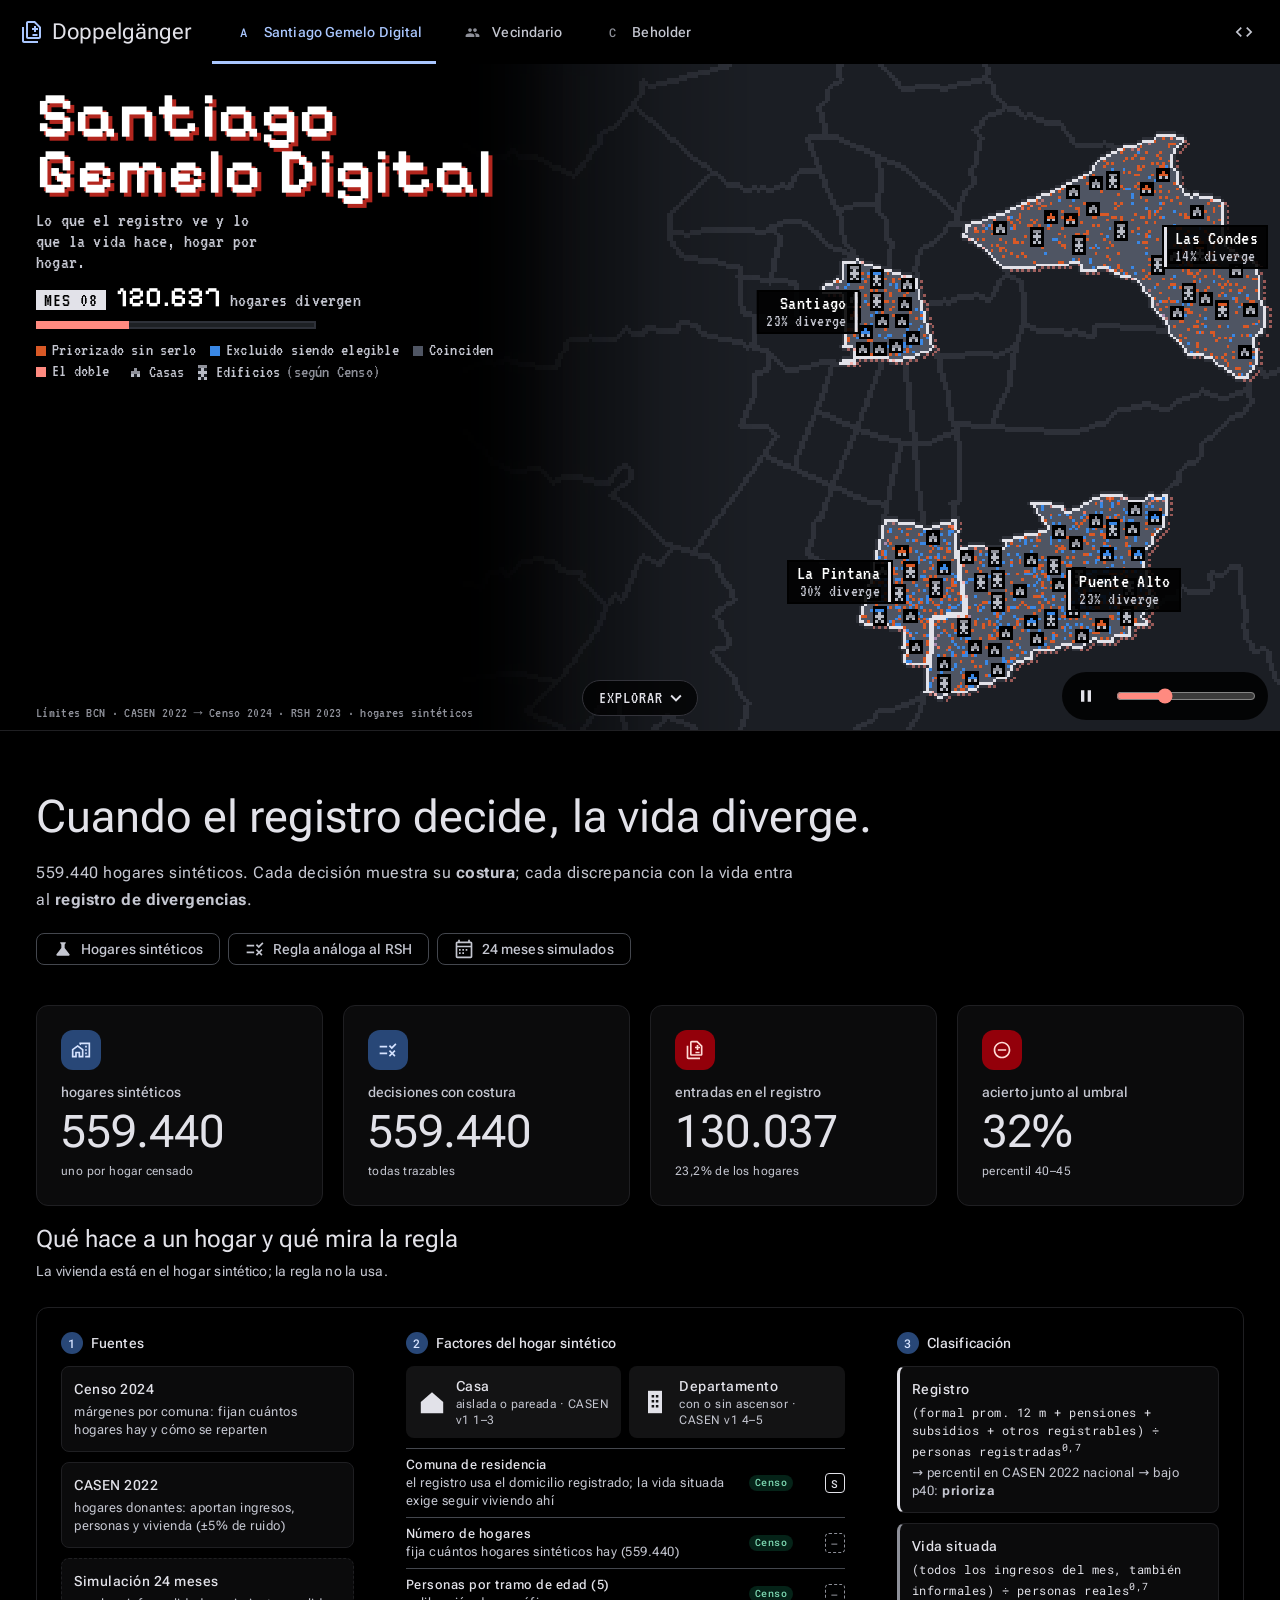
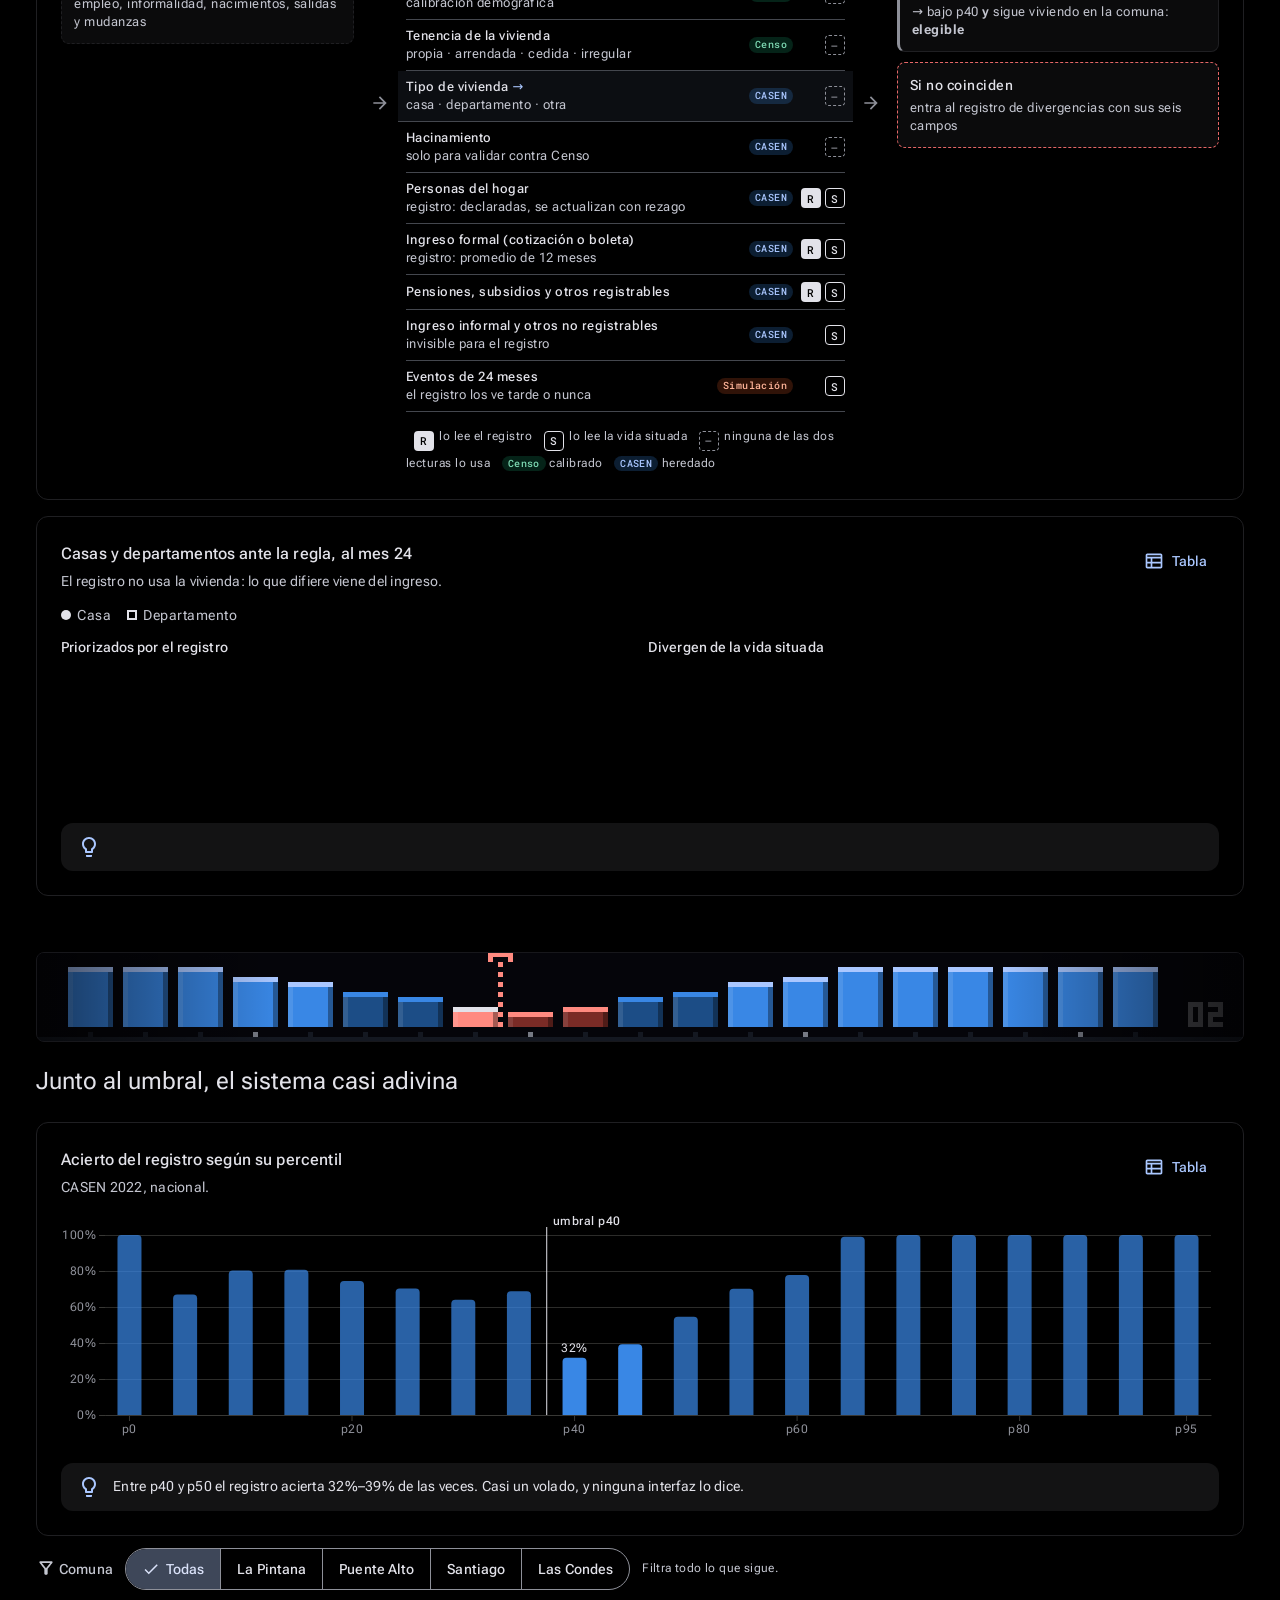
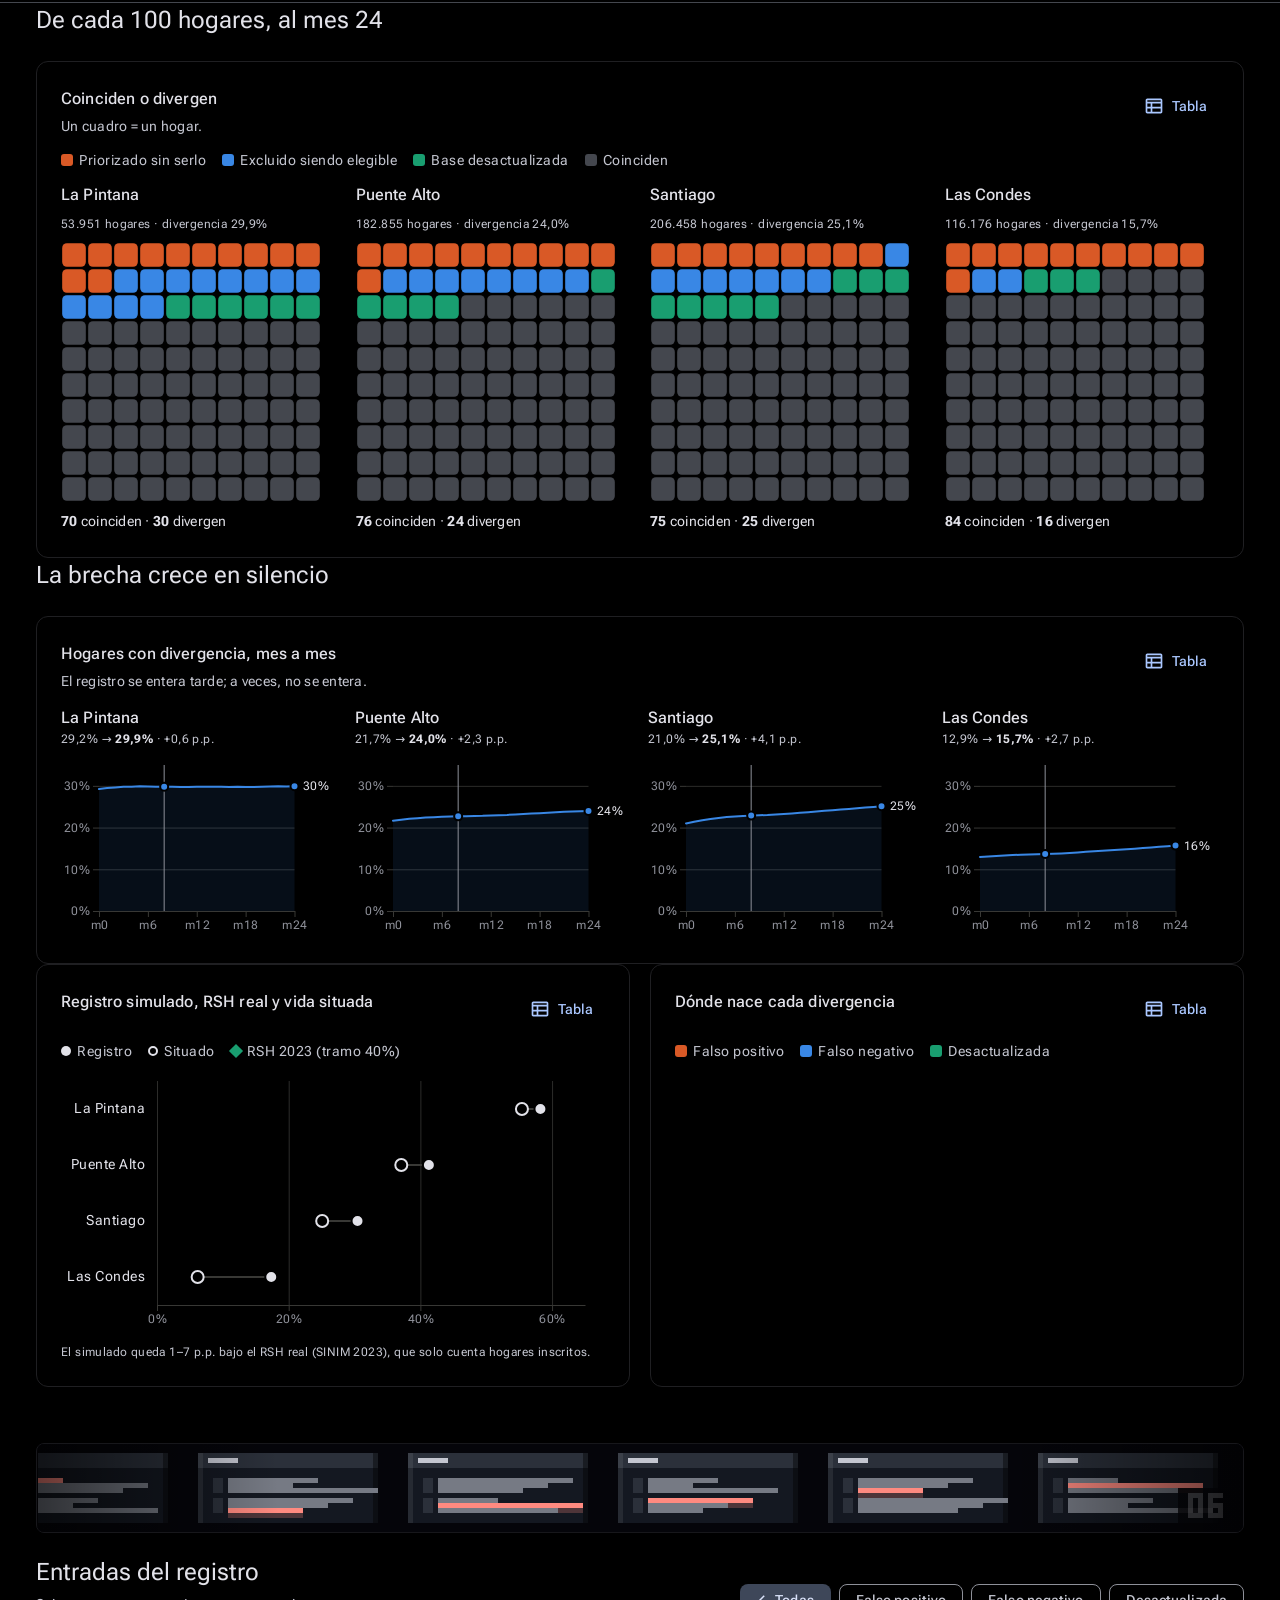
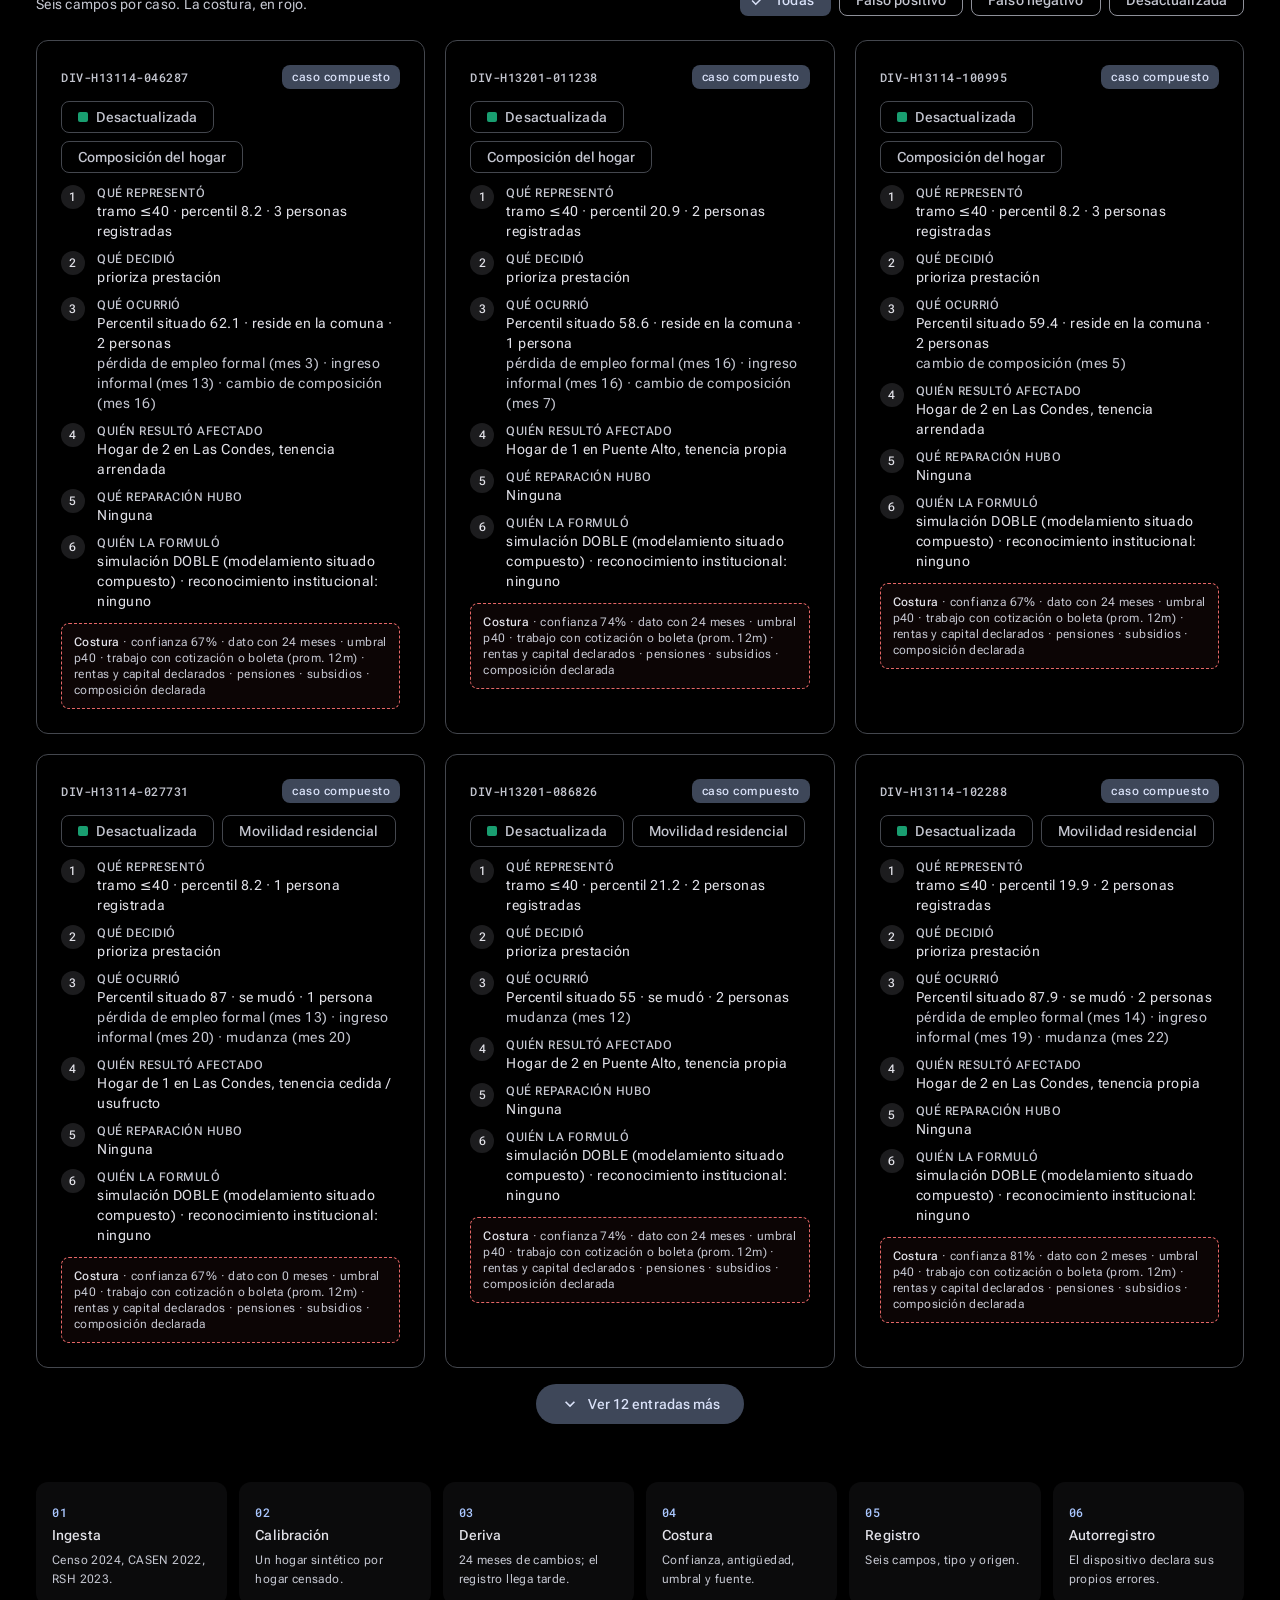
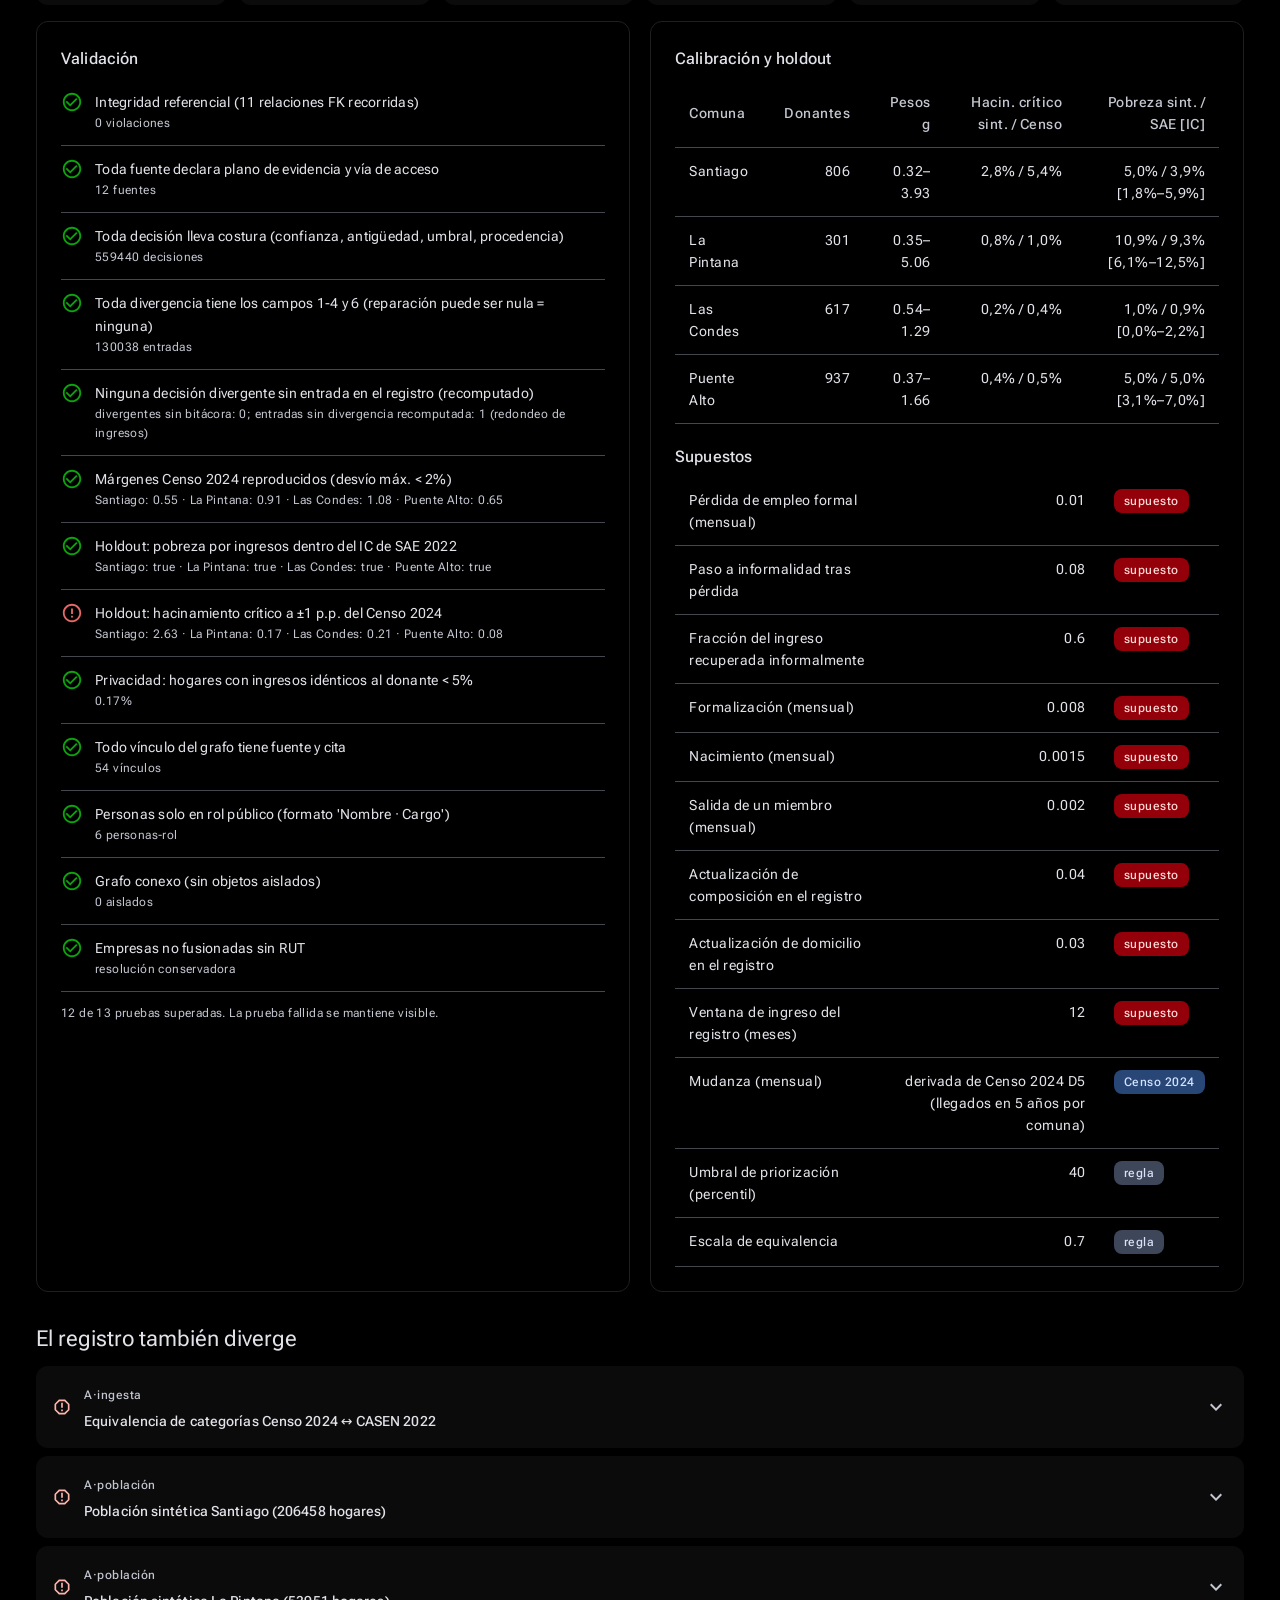
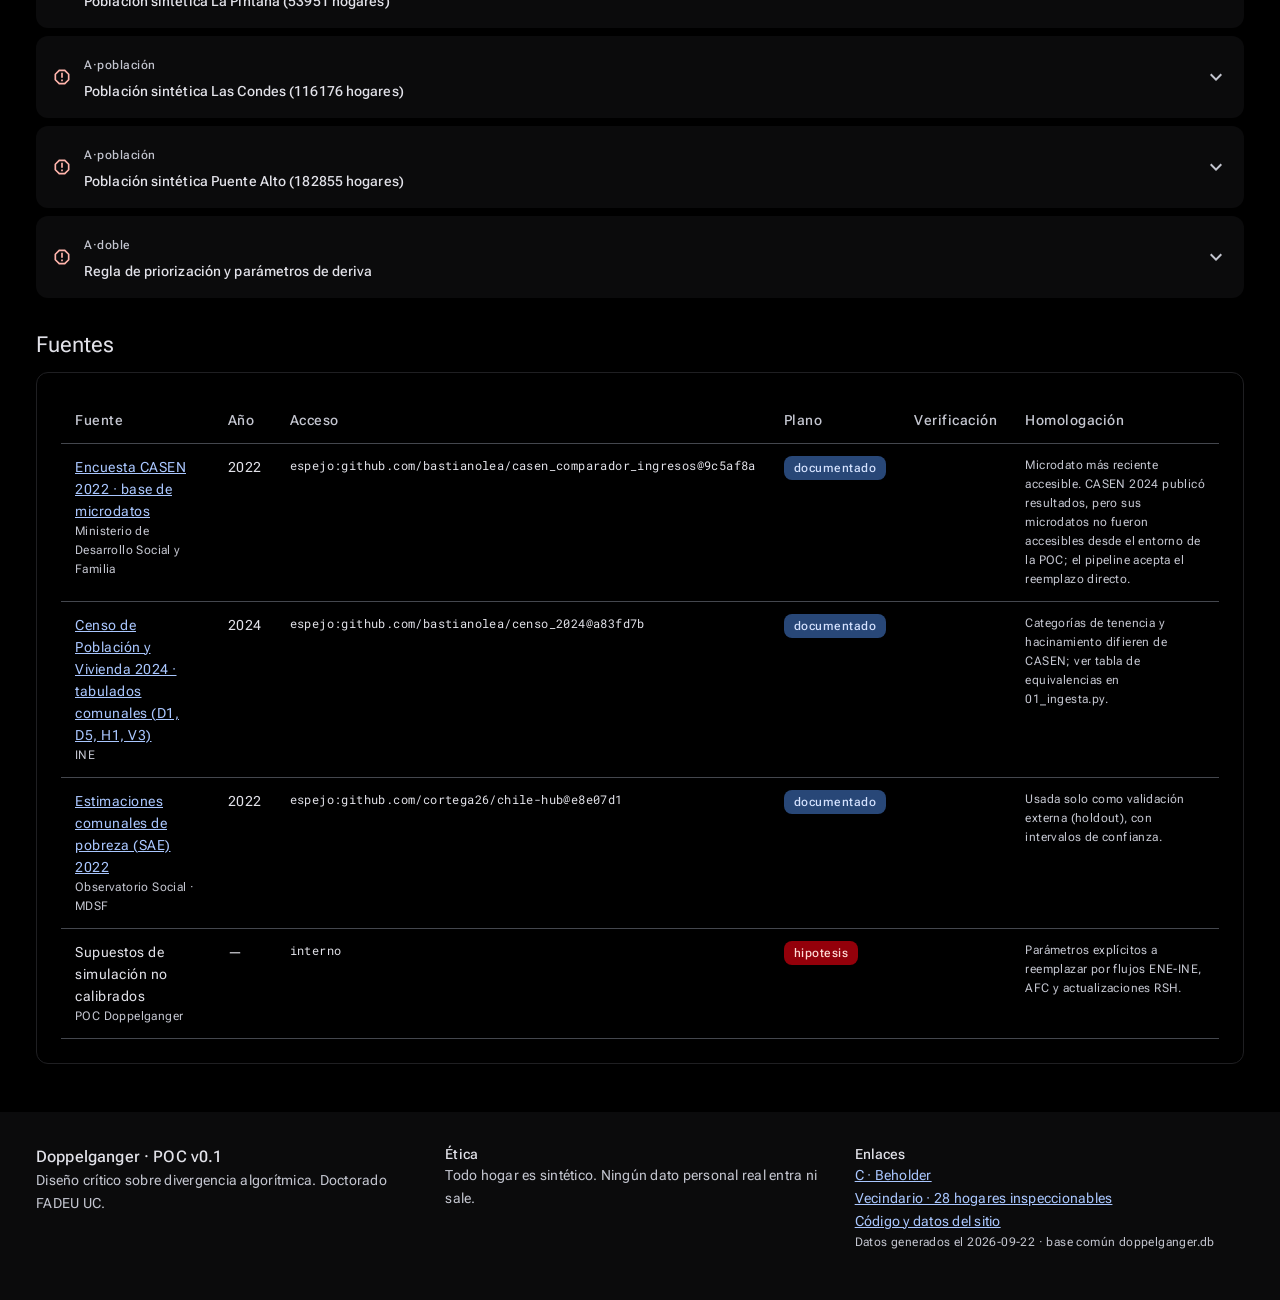
==== commit 268979af: "Agrega Vecindario al menú del sitio Entrada nueva en site-nav y menu-panel, entre A y C pero sin bad" ====
--- a/index.html
+++ b/index.html
@@ -7,7 +7,7 @@
 <meta name="description" content="Gemelo sintético de cuatro comunas de Santiago: cada decisión lleva costura y cada divergencia queda registrada.">
 <link rel="icon" href="data:image/svg+xml,<svg xmlns='http://www.w3.org/2000/svg' viewBox='0 0 32 32'><rect width='32' height='32' rx='8' fill='%23415f91'/><circle cx='12' cy='16' r='6' fill='none' stroke='white' stroke-width='2.5'/><circle cx='20' cy='16' r='6' fill='none' stroke='%23d6e3ff' stroke-width='2.5' stroke-dasharray='3 2'/></svg>">
 <link rel="stylesheet" href="assets/m3.css?v=20260921">
-<script src="iconos.js?v=20260921" defer></script>
+<script src="iconos.js?v=20260922" defer></script>
 <style>
 .ver{display:inline-block;font:500 11px/16px var(--mono);letter-spacing:.3px;padding:1px 7px;border-radius:9px;white-space:nowrap}
 .ver.espejo{background:color-mix(in srgb,var(--viz-1) 22%,transparent);color:#aac7ff}
@@ -235,11 +235,13 @@
   <a class="brand" href="https://fjreboll.github.io/doppelganger-doble/"><span class="material-symbols-outlined">difference</span><span class="title title-l">Doppelgänger</span></a>
   <nav class="site-nav" aria-label="Pruebas de concepto">
     <a href="https://fjreboll.github.io/doppelganger-doble/" aria-current="page"><span class="k">A</span>Santiago Gemelo Digital</a>
+    <a href="vecindario/"><span class="k"><span class="material-symbols-outlined" style="font-size:15px">group</span></span>Vecindario</a>
     <a href="https://fjreboll.github.io/doppelganger-encargo/"><span class="k">C</span>Beholder</a>
   </nav>
   <a class="icon-btn" href="https://github.com/fjreboll/doppelganger-doble" aria-label="Código en GitHub"><span class="material-symbols-outlined">code</span></a>
   <div class="menu-panel" id="menu-panel">
     <a href="https://fjreboll.github.io/doppelganger-doble/" aria-current="page"><span class="material-symbols-outlined">difference</span><span>A · Santiago Gemelo Digital</span><small>Registro de divergencias · 559.440 hogares sintéticos</small></a>
+    <a href="vecindario/"><span class="material-symbols-outlined">group</span><span>Vecindario</span><small>28 hogares inspeccionables, integrante por integrante</small></a>
     <a href="https://fjreboll.github.io/doppelganger-encargo/"><span class="material-symbols-outlined">hub</span><span>C · Beholder</span><small>Grafo del encargo SITIA · actores, vínculos y ausencias</small></a>
   </div>
 </header>
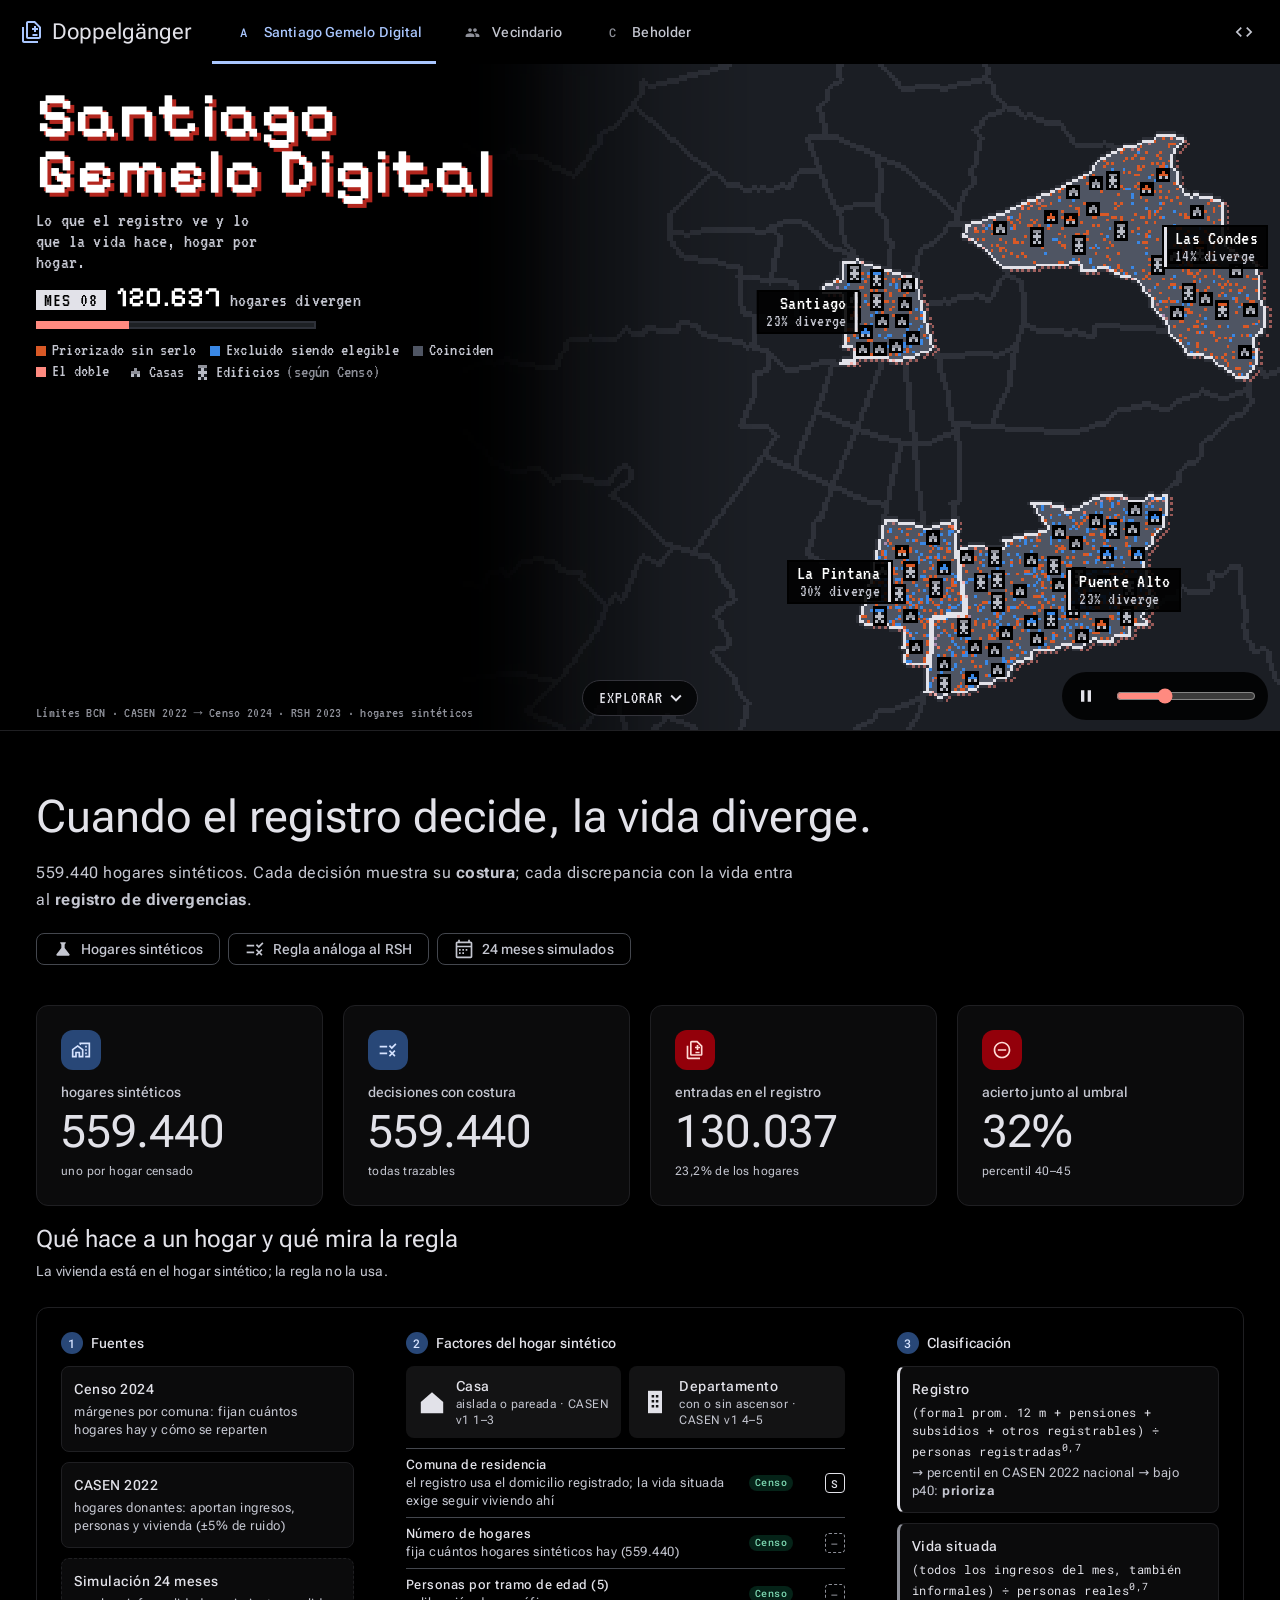
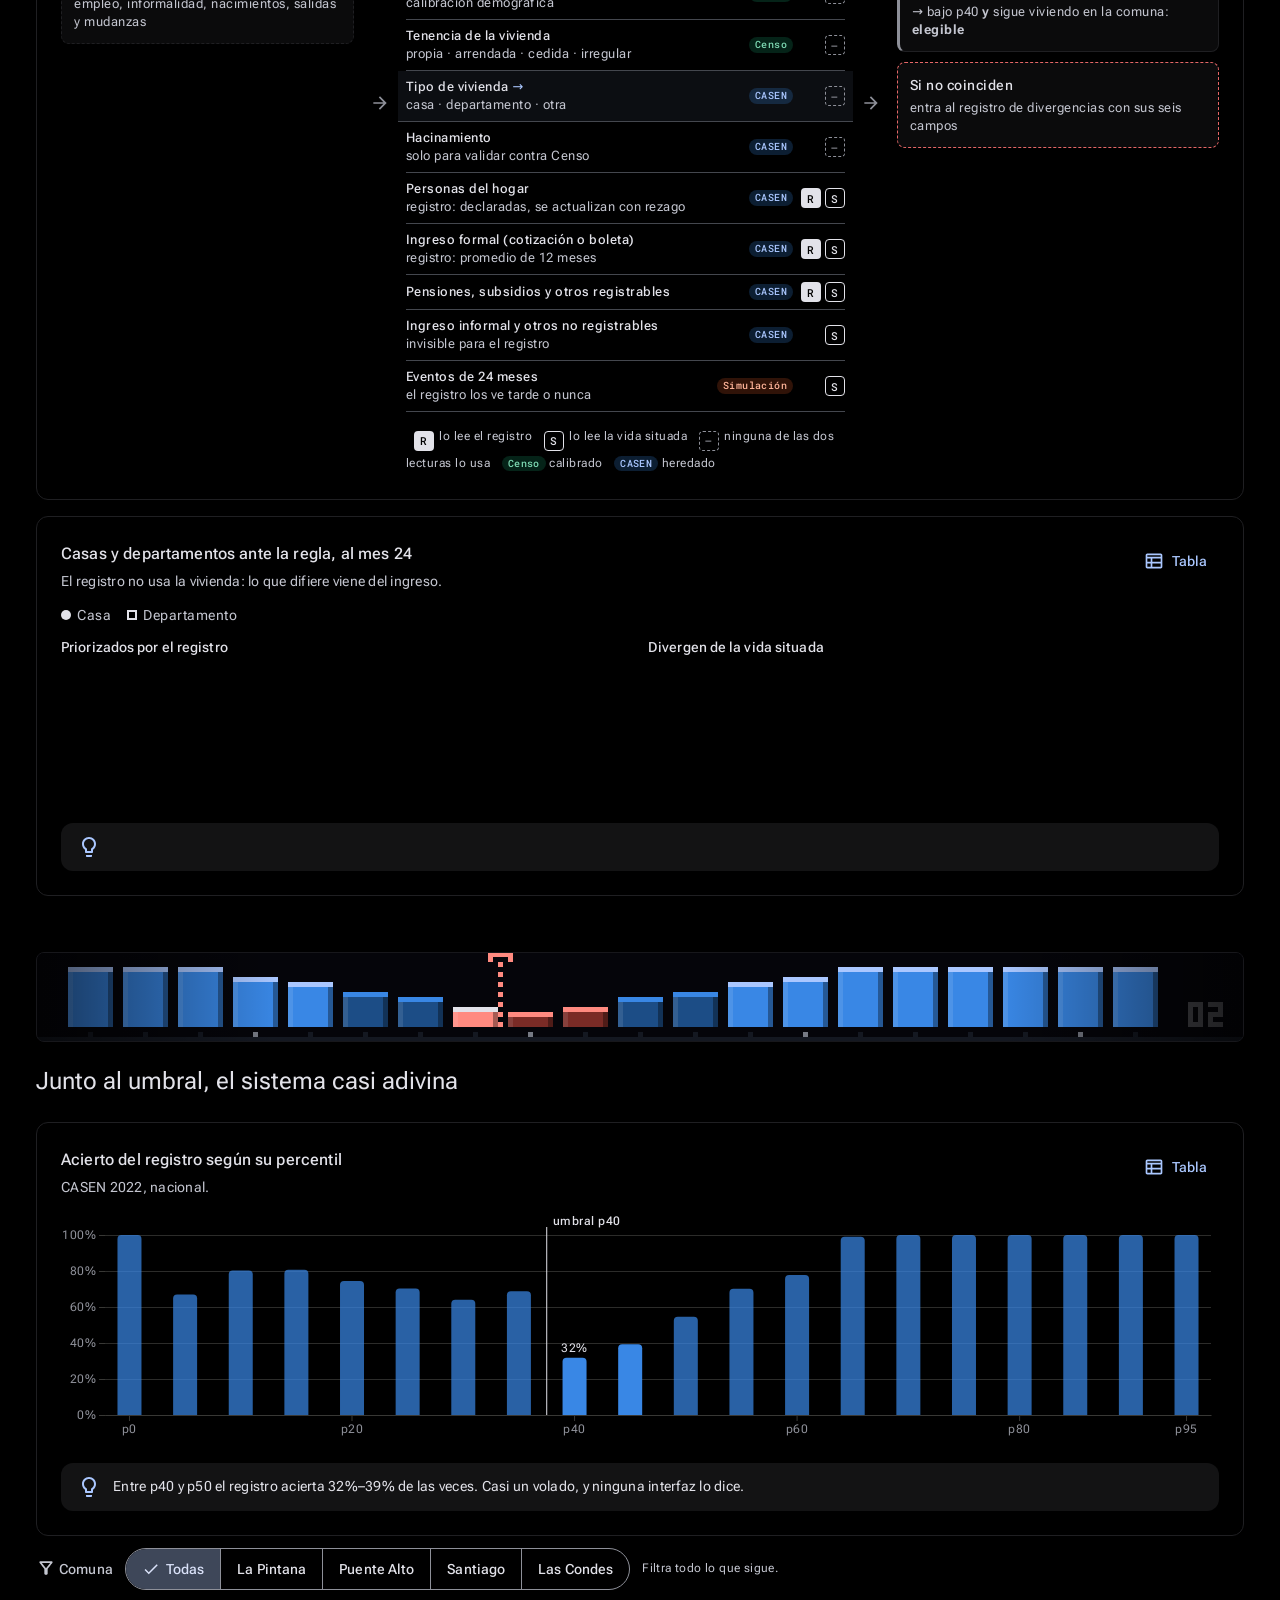
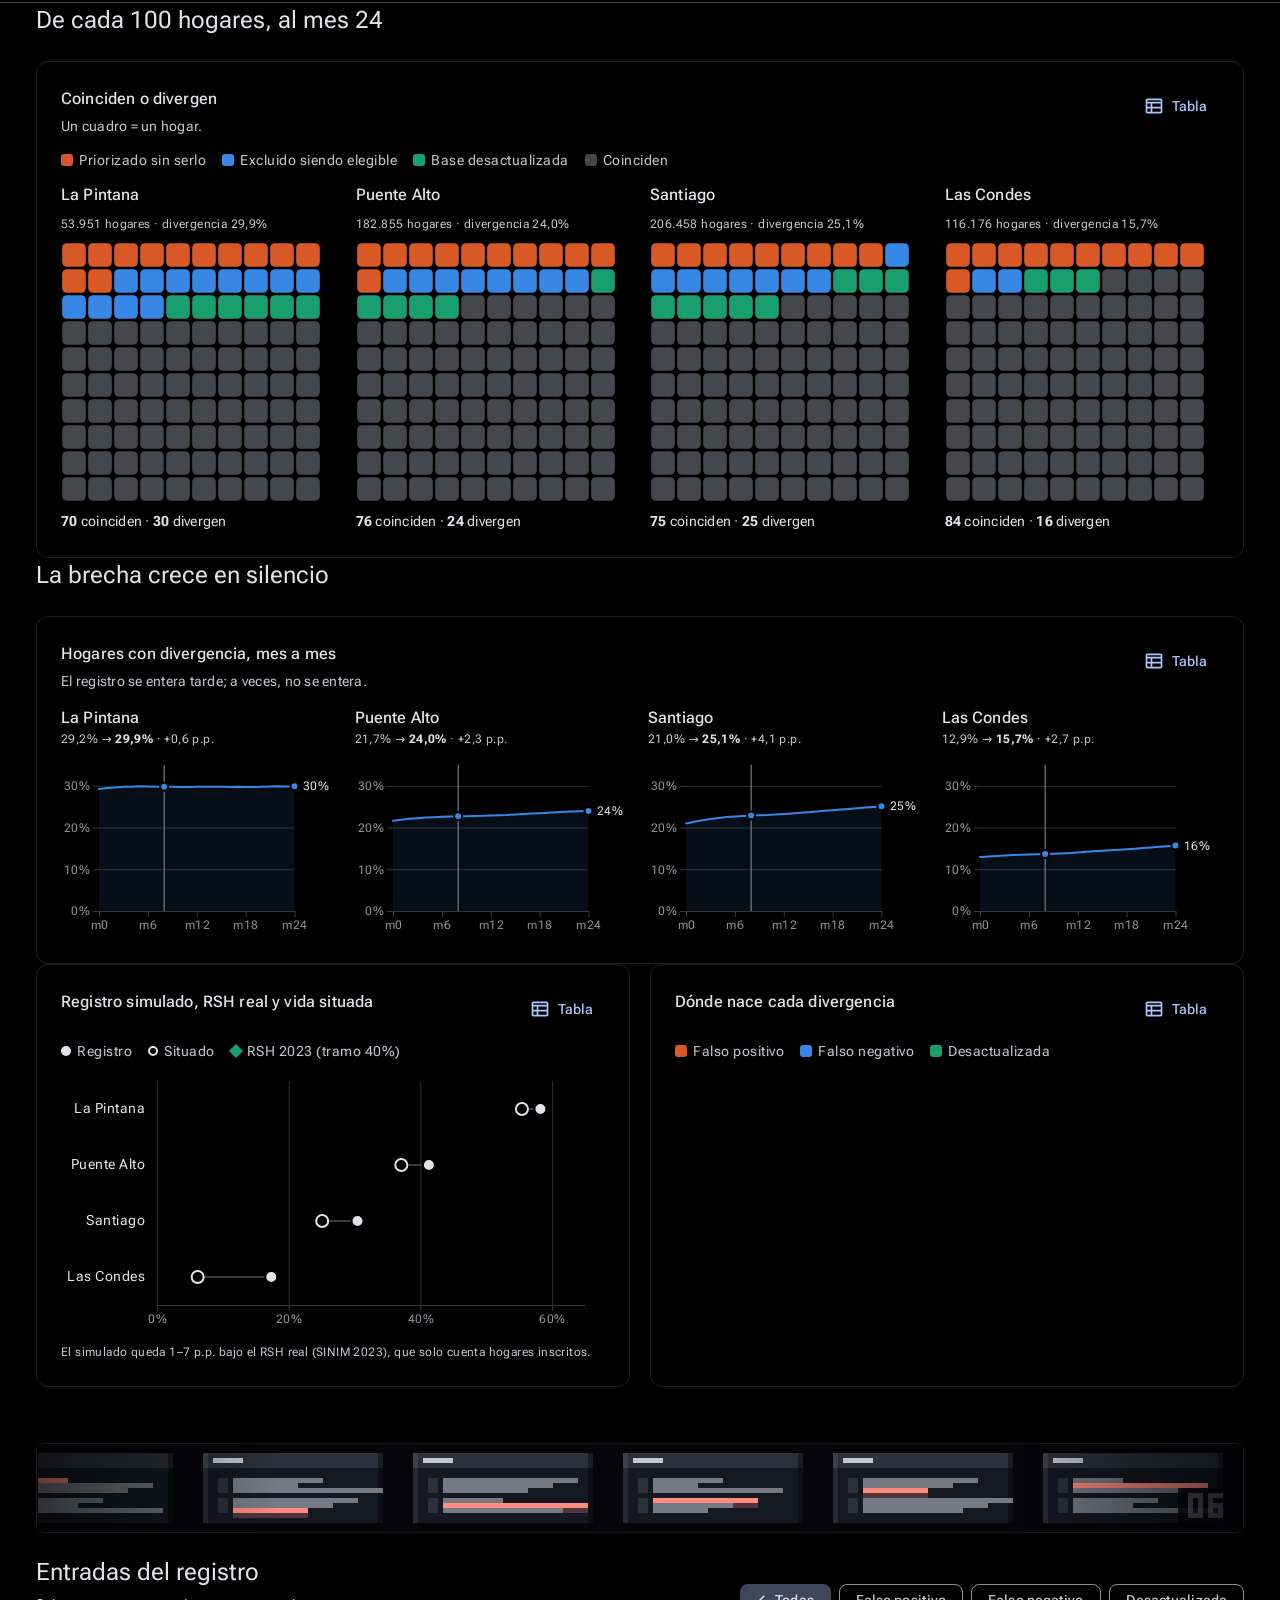
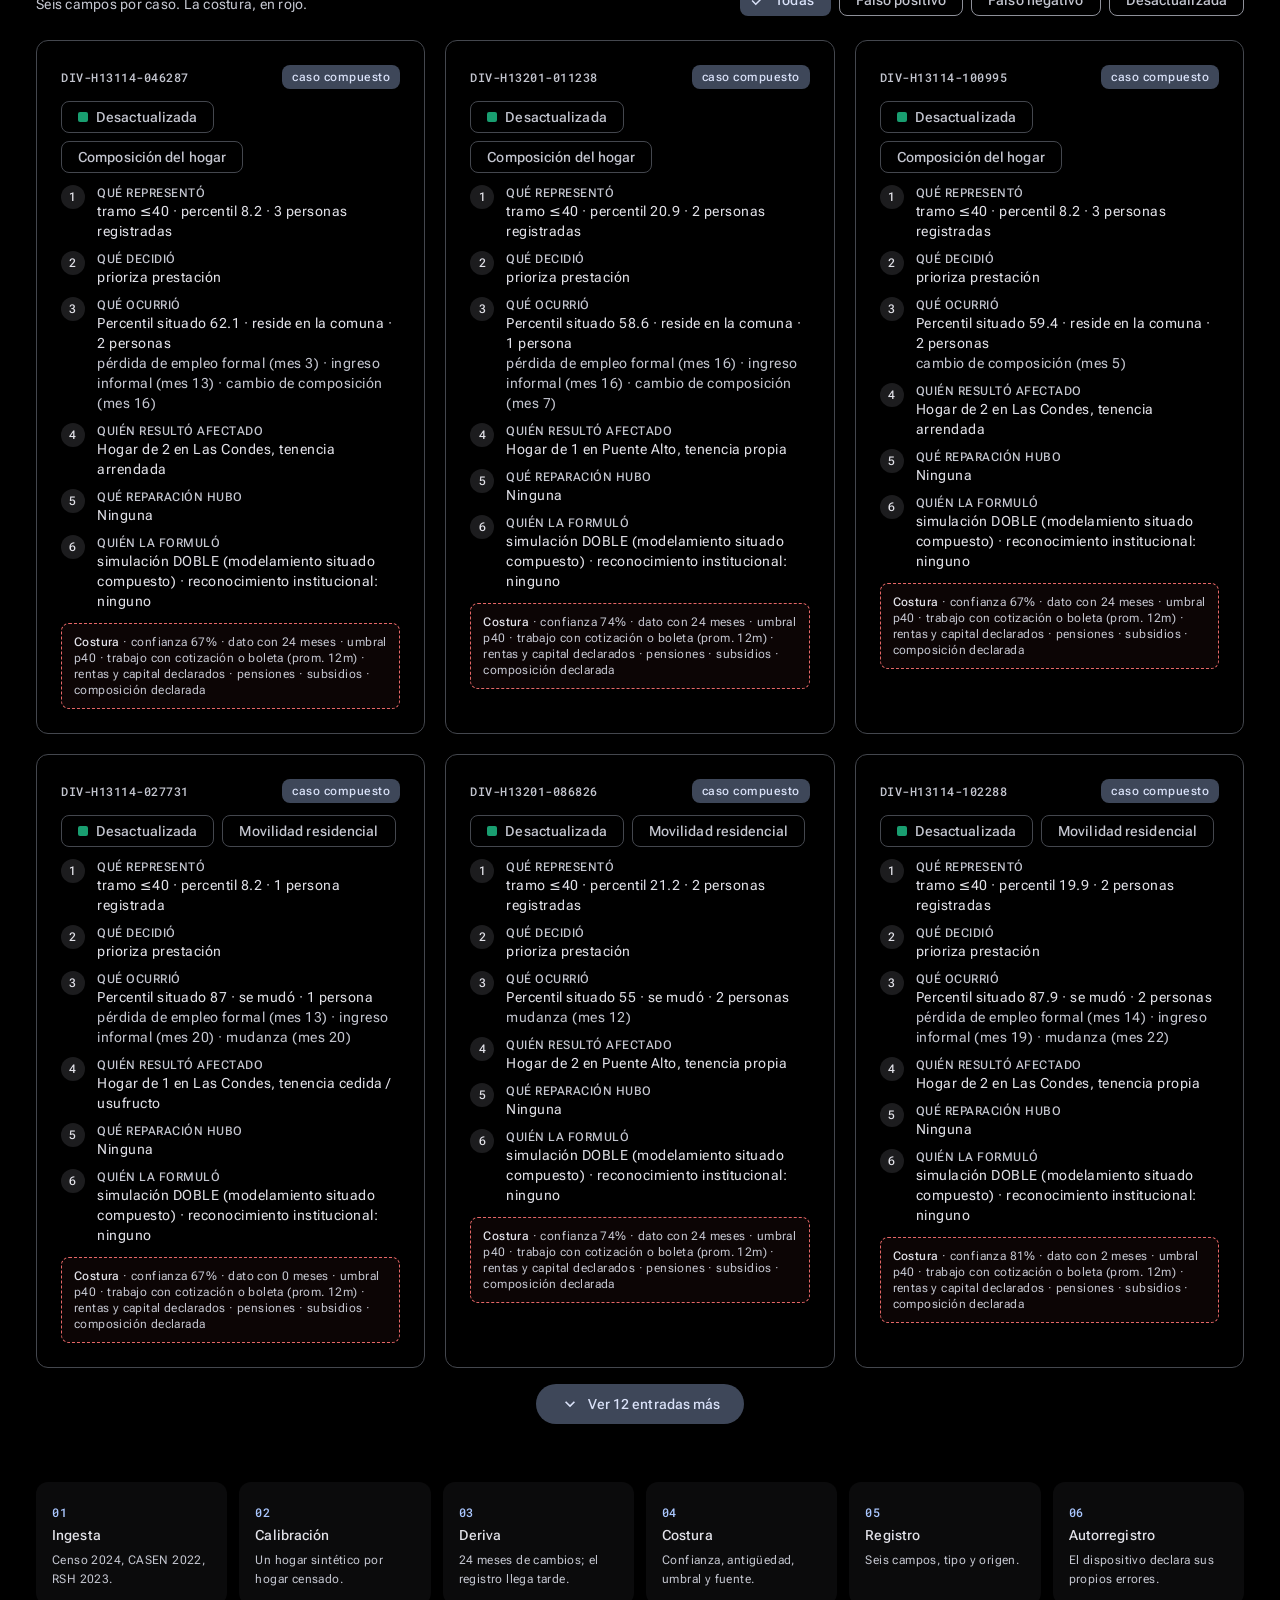
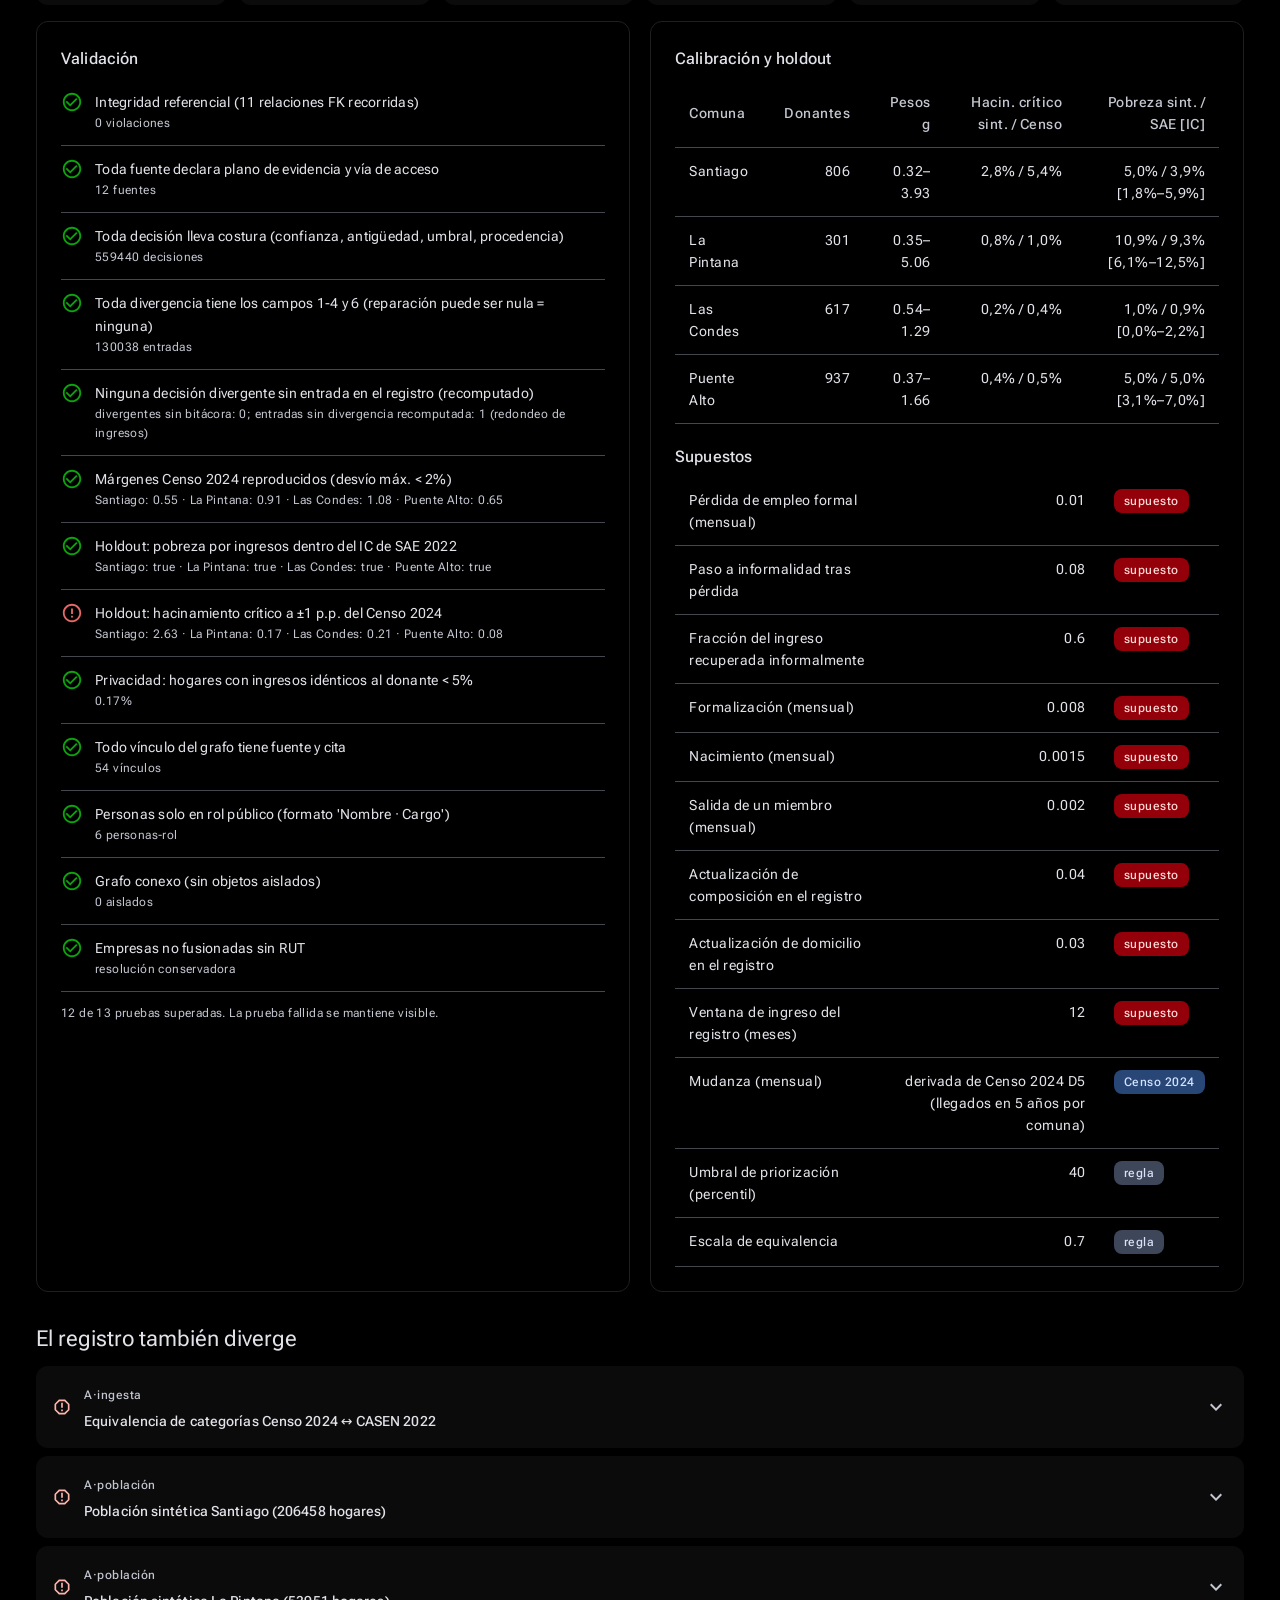
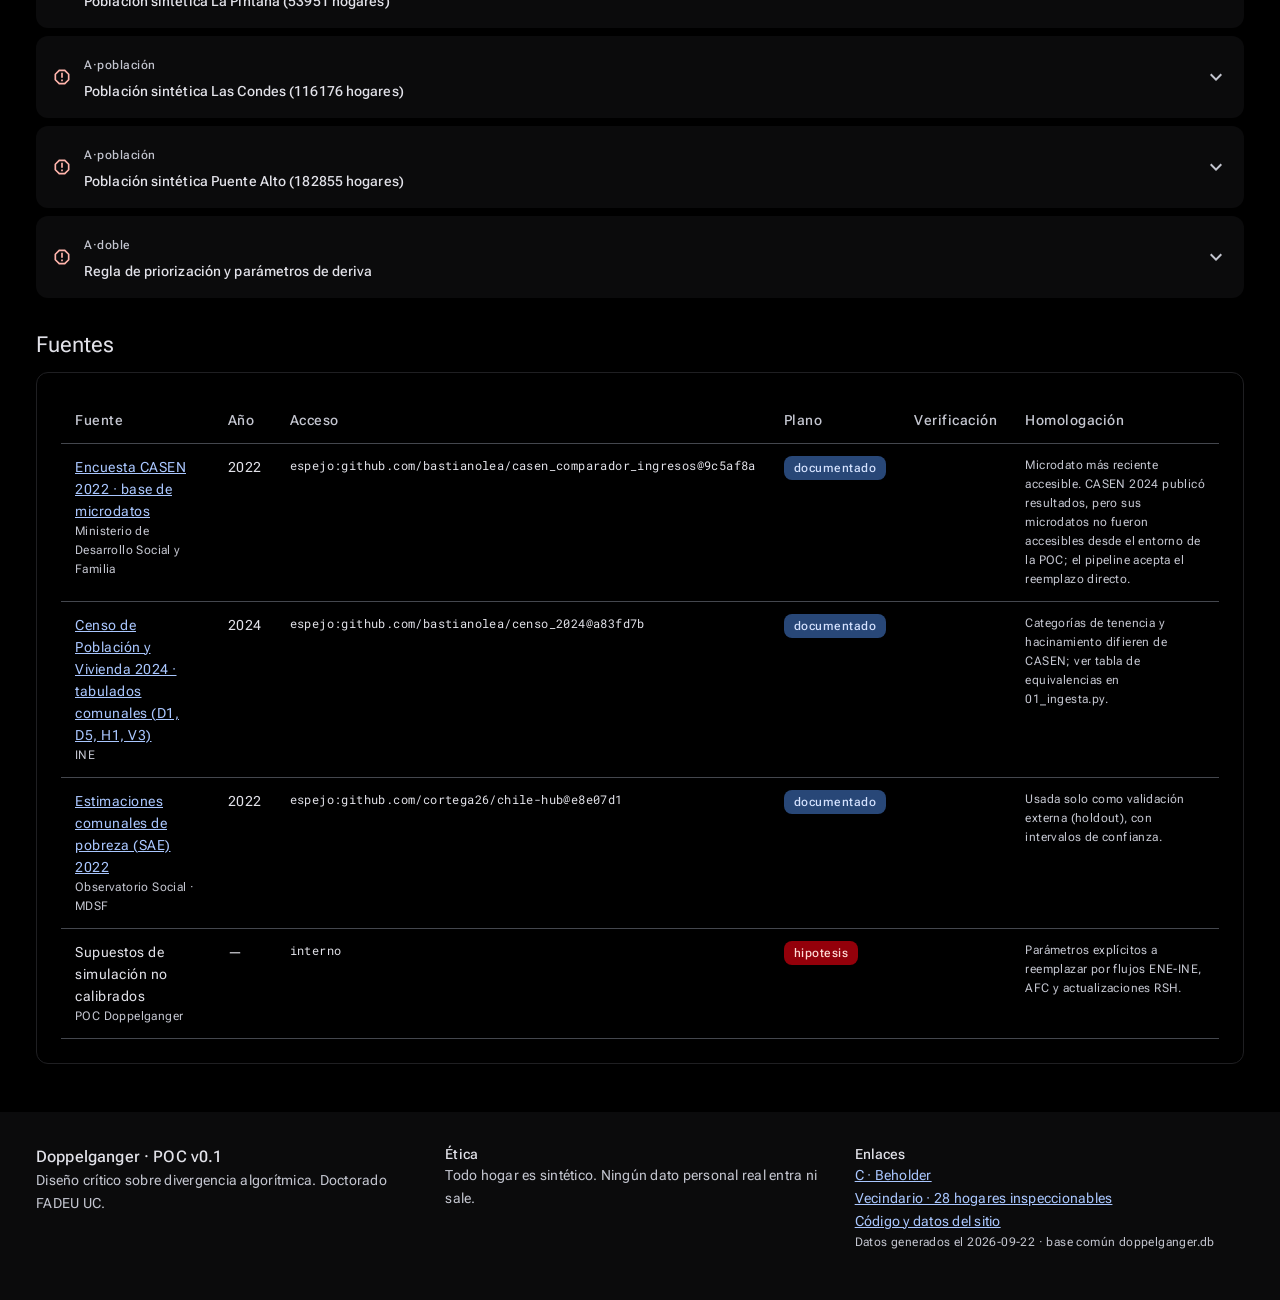
==== commit c548c46f: "Vecindario: rediseño completo — una parcela por hogar, más color Arregla la escala/separación de raí" ====
--- a/index.html
+++ b/index.html
@@ -6,7 +6,7 @@
 <title>Doppelgänger · Santiago Gemelo Digital</title>
 <meta name="description" content="Gemelo sintético de cuatro comunas de Santiago: cada decisión lleva costura y cada divergencia queda registrada.">
 <link rel="icon" href="data:image/svg+xml,<svg xmlns='http://www.w3.org/2000/svg' viewBox='0 0 32 32'><rect width='32' height='32' rx='8' fill='%23415f91'/><circle cx='12' cy='16' r='6' fill='none' stroke='white' stroke-width='2.5'/><circle cx='20' cy='16' r='6' fill='none' stroke='%23d6e3ff' stroke-width='2.5' stroke-dasharray='3 2'/></svg>">
-<link rel="stylesheet" href="assets/m3.css?v=20260921">
+<link rel="stylesheet" href="assets/m3.css?v=20260922">
 <script src="iconos.js?v=20260922" defer></script>
 <style>
 .ver{display:inline-block;font:500 11px/16px var(--mono);letter-spacing:.3px;padding:1px 7px;border-radius:9px;white-space:nowrap}
--- a/assets/m3.css
+++ b/assets/m3.css
@@ -21,7 +21,7 @@
   --md-on-surface:#191c20;--md-on-surface-variant:#44474e;--md-outline:#74777f;--md-outline-variant:#c4c6d0;
   --md-inverse-surface:#2e3036;--md-inverse-on-surface:#f0f0f7;--md-scrim:#000;
   /* dataviz: slots categóricos validados (all-pairs, 3 slots) + tinta de gráfico */
-  --viz-1:#2a78d6;--viz-2:#eb6834;--viz-3:#1baf7a;--viz-neutral:#c4c6d0;--viz-seq:#2a78d6;
+  --viz-1:#2a78d6;--viz-2:#eb6834;--viz-3:#1baf7a;--viz-4:#7c5cbf;--viz-neutral:#c4c6d0;--viz-seq:#2a78d6;
   --viz-grid:#e1e0d9;--viz-axis:#c3c2b7;--viz-muted:#74777f;--viz-critical:#d03b3b;
   --md-elev-1:0 1px 2px rgba(0,0,0,.3),0 1px 3px 1px rgba(0,0,0,.15);
   --md-elev-2:0 1px 2px rgba(0,0,0,.3),0 2px 6px 2px rgba(0,0,0,.15);
@@ -40,7 +40,7 @@
   --md-surface-container-high:#282a2f;--md-surface-container-highest:#33353a;
   --md-on-surface:#e2e2e9;--md-on-surface-variant:#c4c6d0;--md-outline:#8e9099;--md-outline-variant:#44474e;
   --md-inverse-surface:#e2e2e9;--md-inverse-on-surface:#2e3036;
-  --viz-1:#3987e5;--viz-2:#d95926;--viz-3:#199e70;--viz-neutral:#44474e;--viz-seq:#3987e5;
+  --viz-1:#3987e5;--viz-2:#d95926;--viz-3:#199e70;--viz-4:#a78bfa;--viz-neutral:#44474e;--viz-seq:#3987e5;
   --viz-grid:#2c2c2a;--viz-axis:#383835;--viz-muted:#8e9099;--viz-critical:#e66767;
 }}
 :root[data-theme="dark"]{
@@ -54,7 +54,7 @@
   --md-surface-container-high:#282a2f;--md-surface-container-highest:#33353a;
   --md-on-surface:#e2e2e9;--md-on-surface-variant:#c4c6d0;--md-outline:#8e9099;--md-outline-variant:#44474e;
   --md-inverse-surface:#e2e2e9;--md-inverse-on-surface:#2e3036;
-  --viz-1:#3987e5;--viz-2:#d95926;--viz-3:#199e70;--viz-neutral:#44474e;--viz-seq:#3987e5;
+  --viz-1:#3987e5;--viz-2:#d95926;--viz-3:#199e70;--viz-4:#a78bfa;--viz-neutral:#44474e;--viz-seq:#3987e5;
   --viz-grid:#2c2c2a;--viz-axis:#383835;--viz-muted:#8e9099;--viz-critical:#e66767;
 }
 *{box-sizing:border-box}
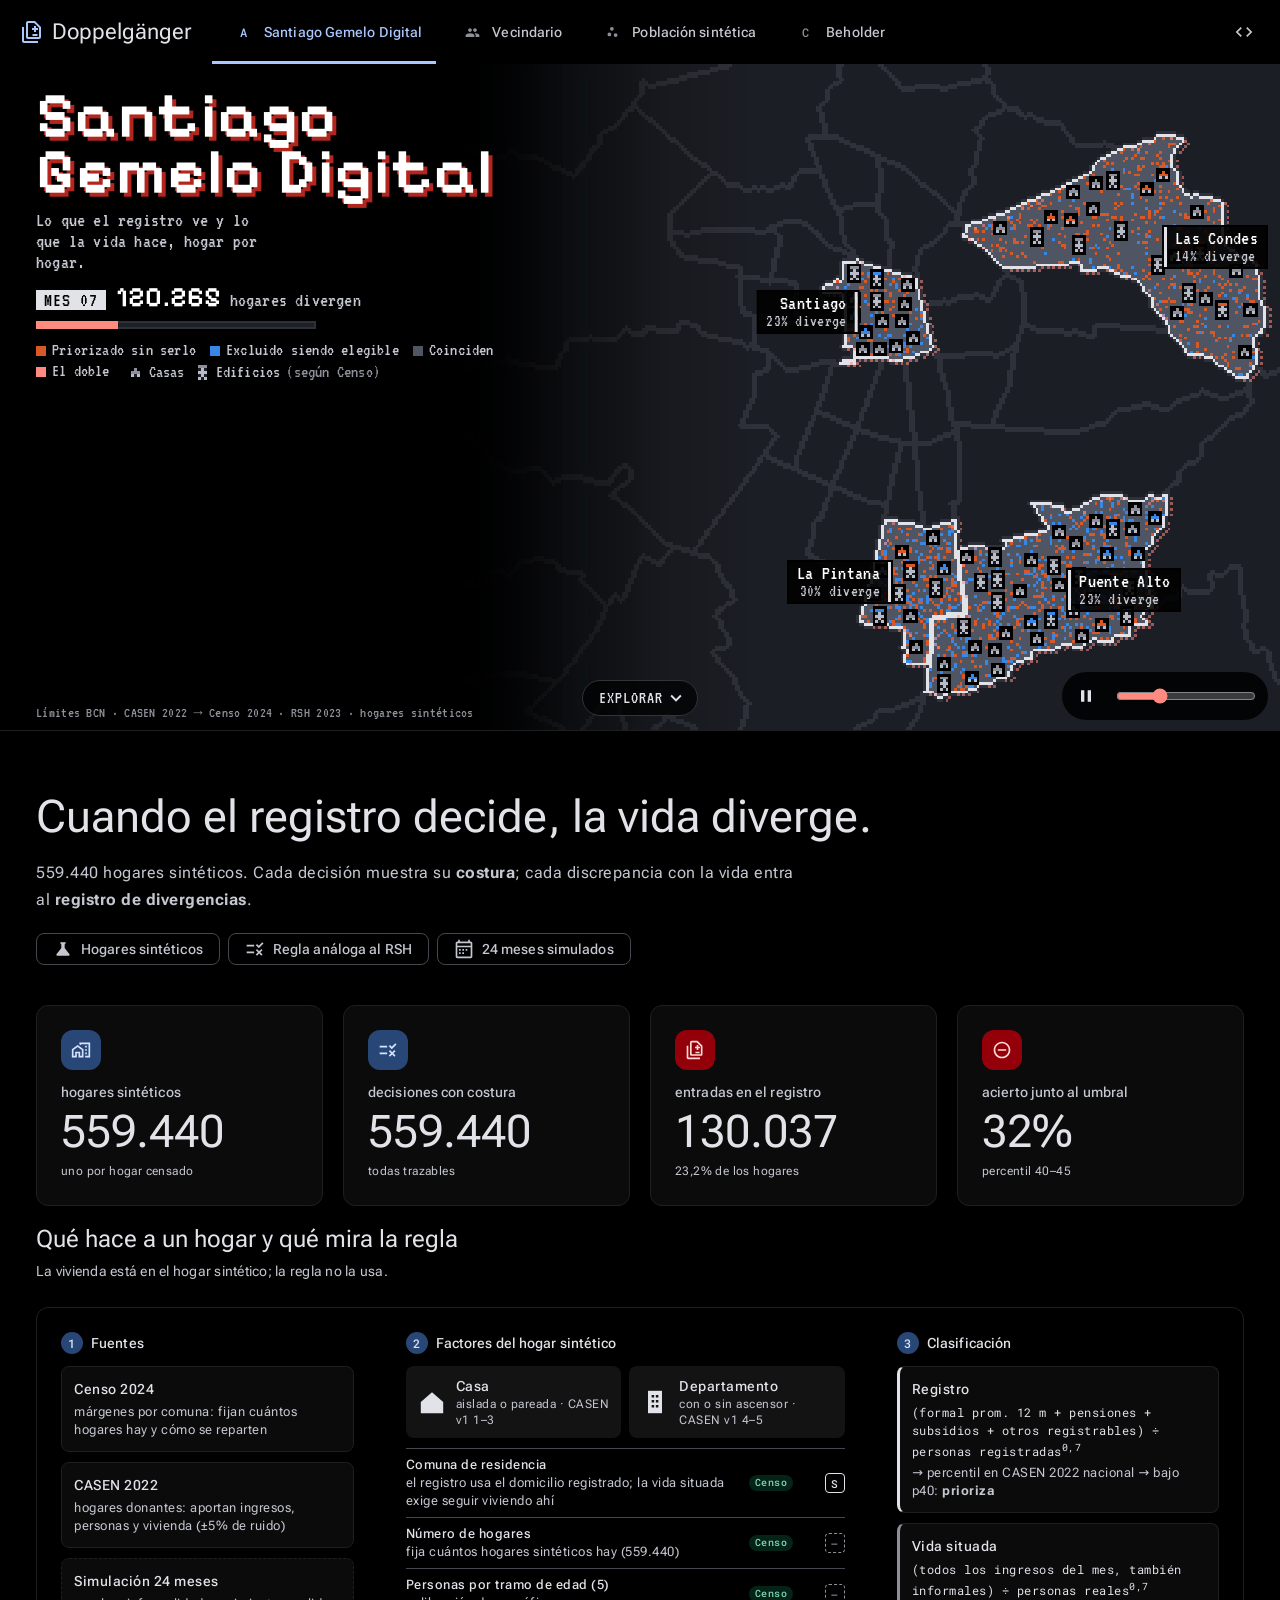
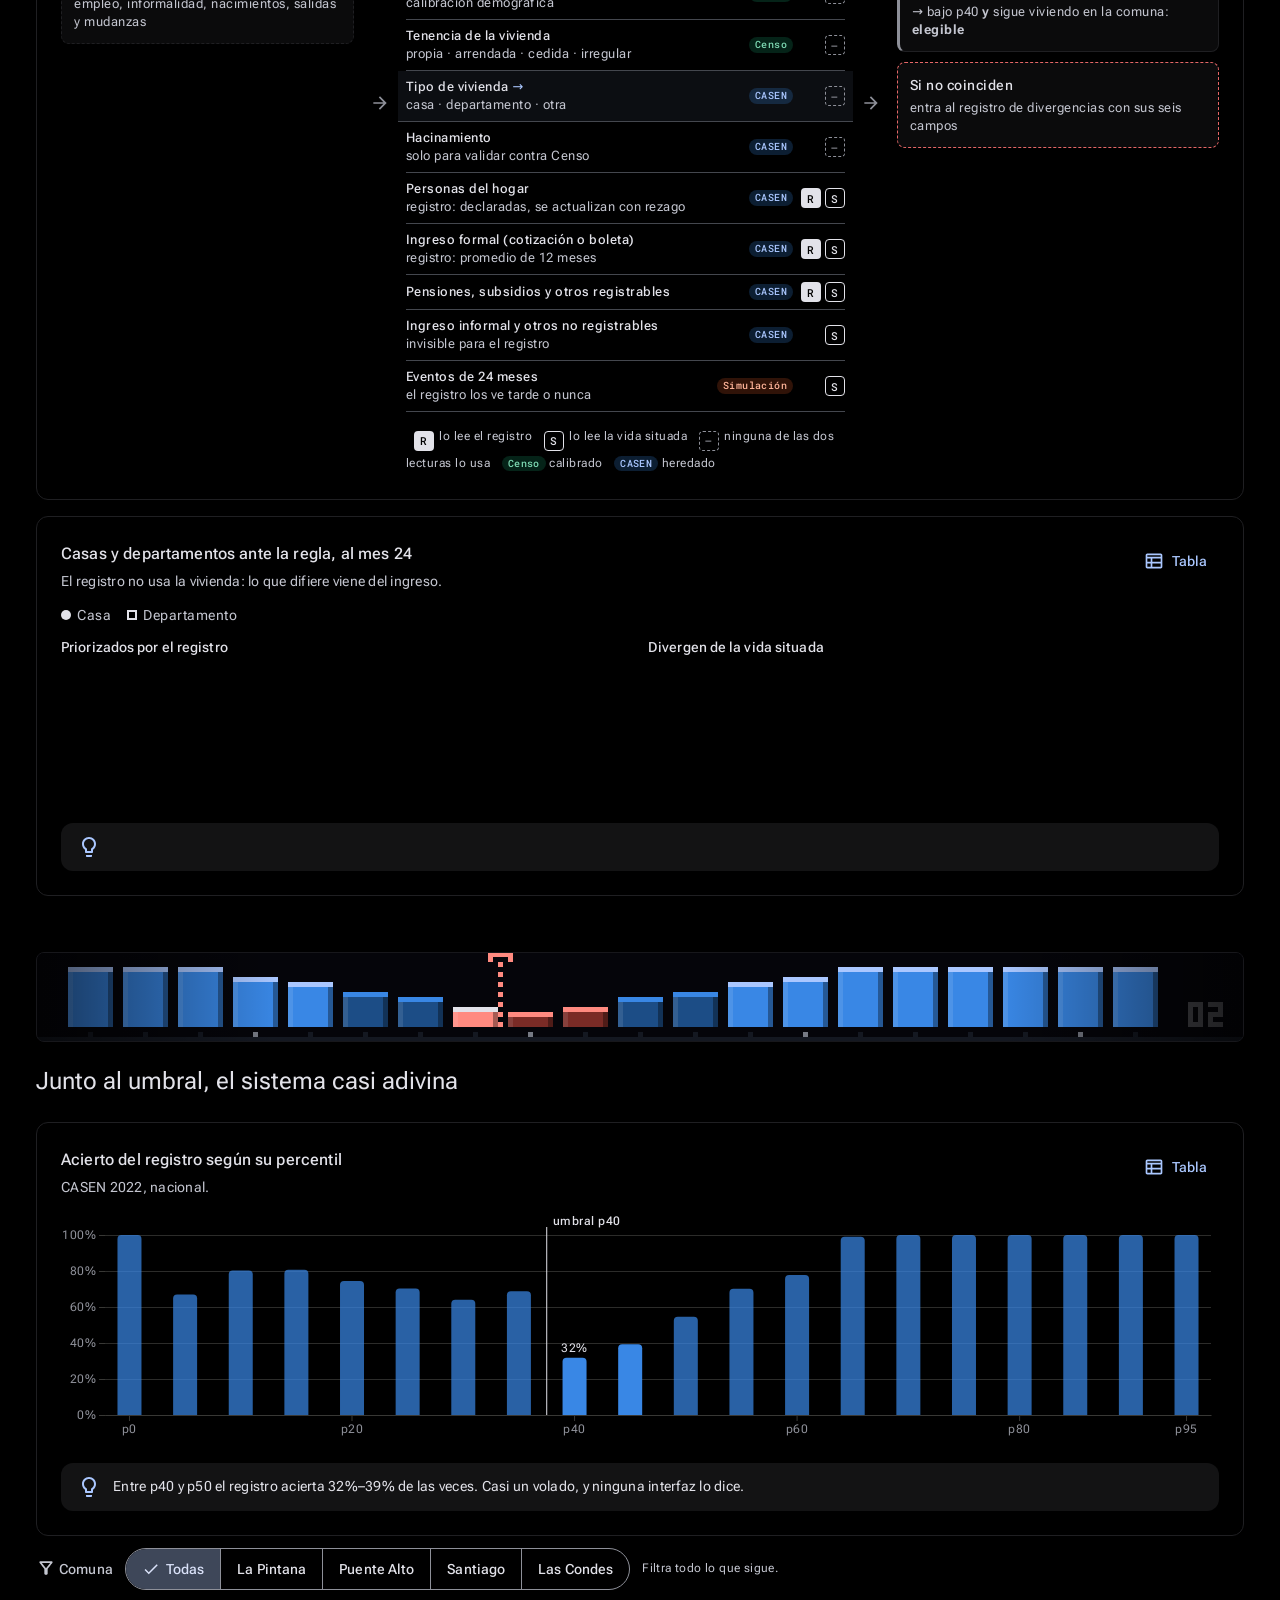
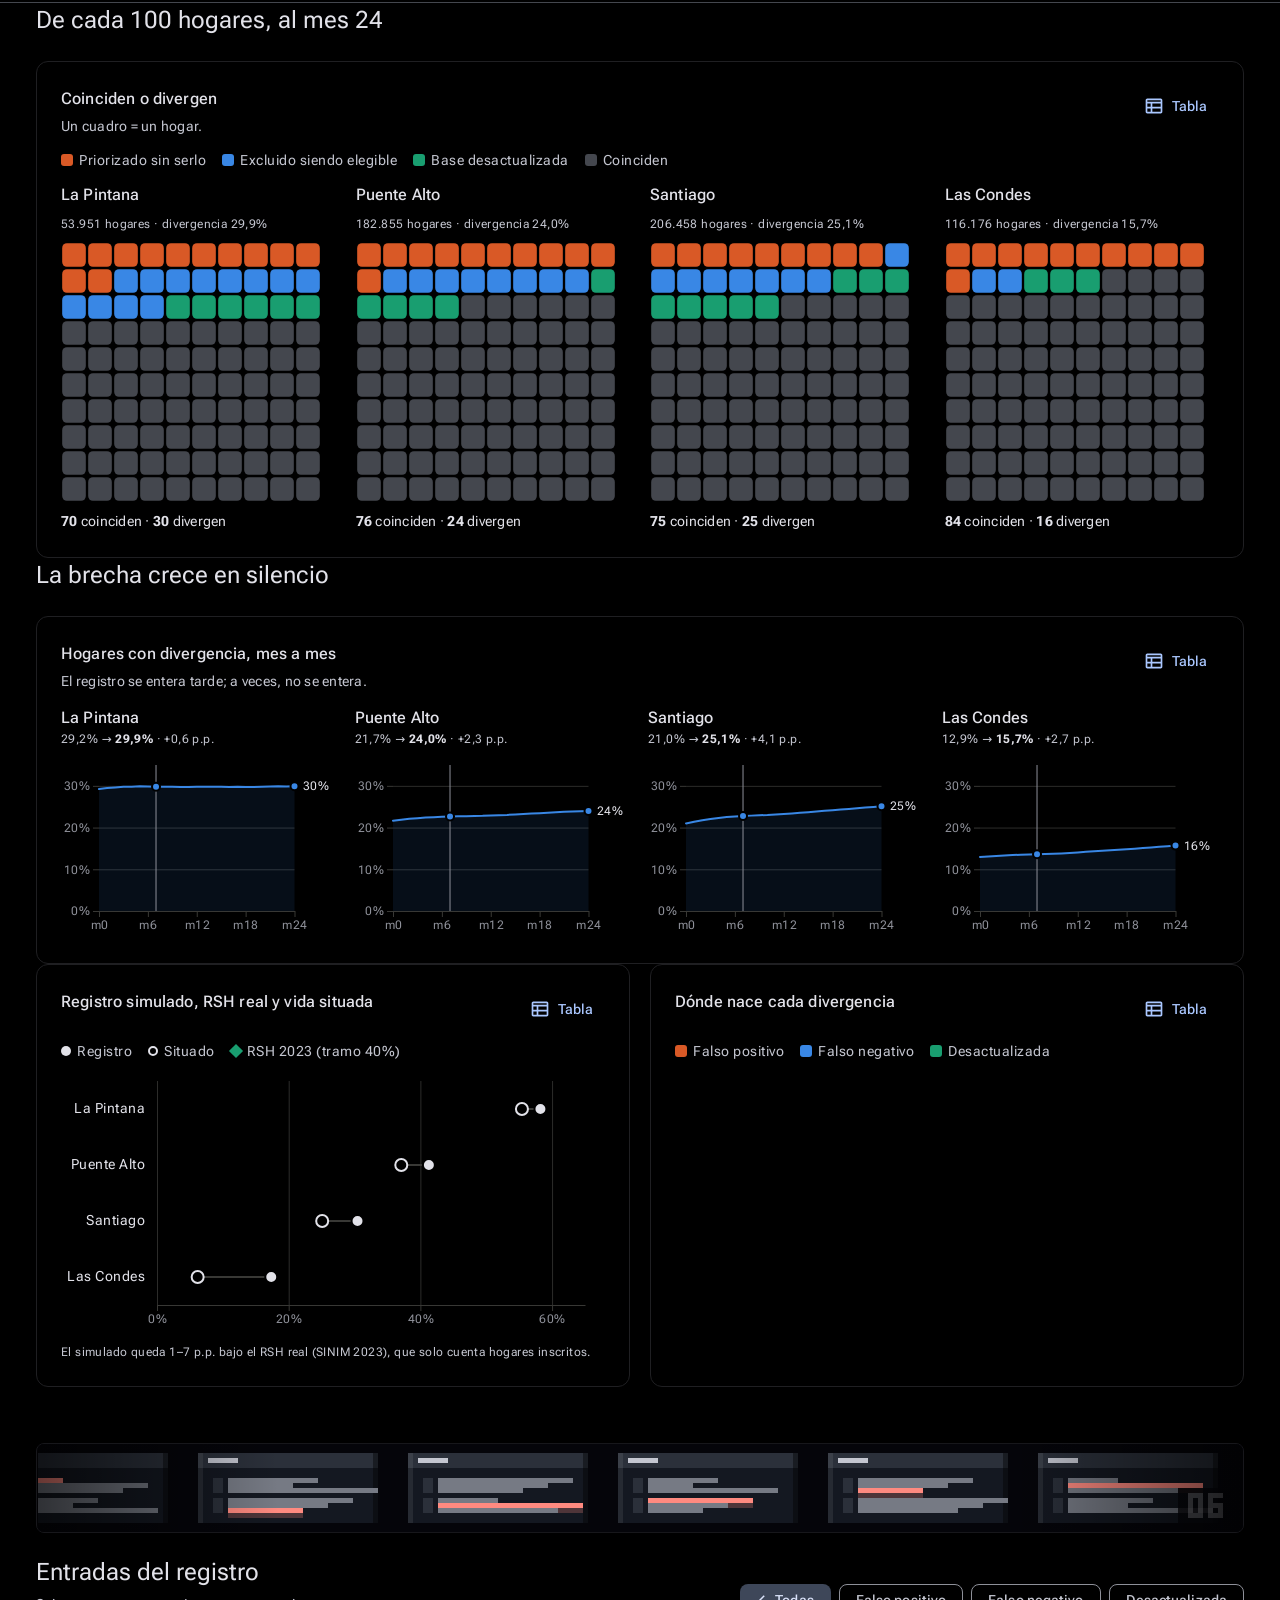
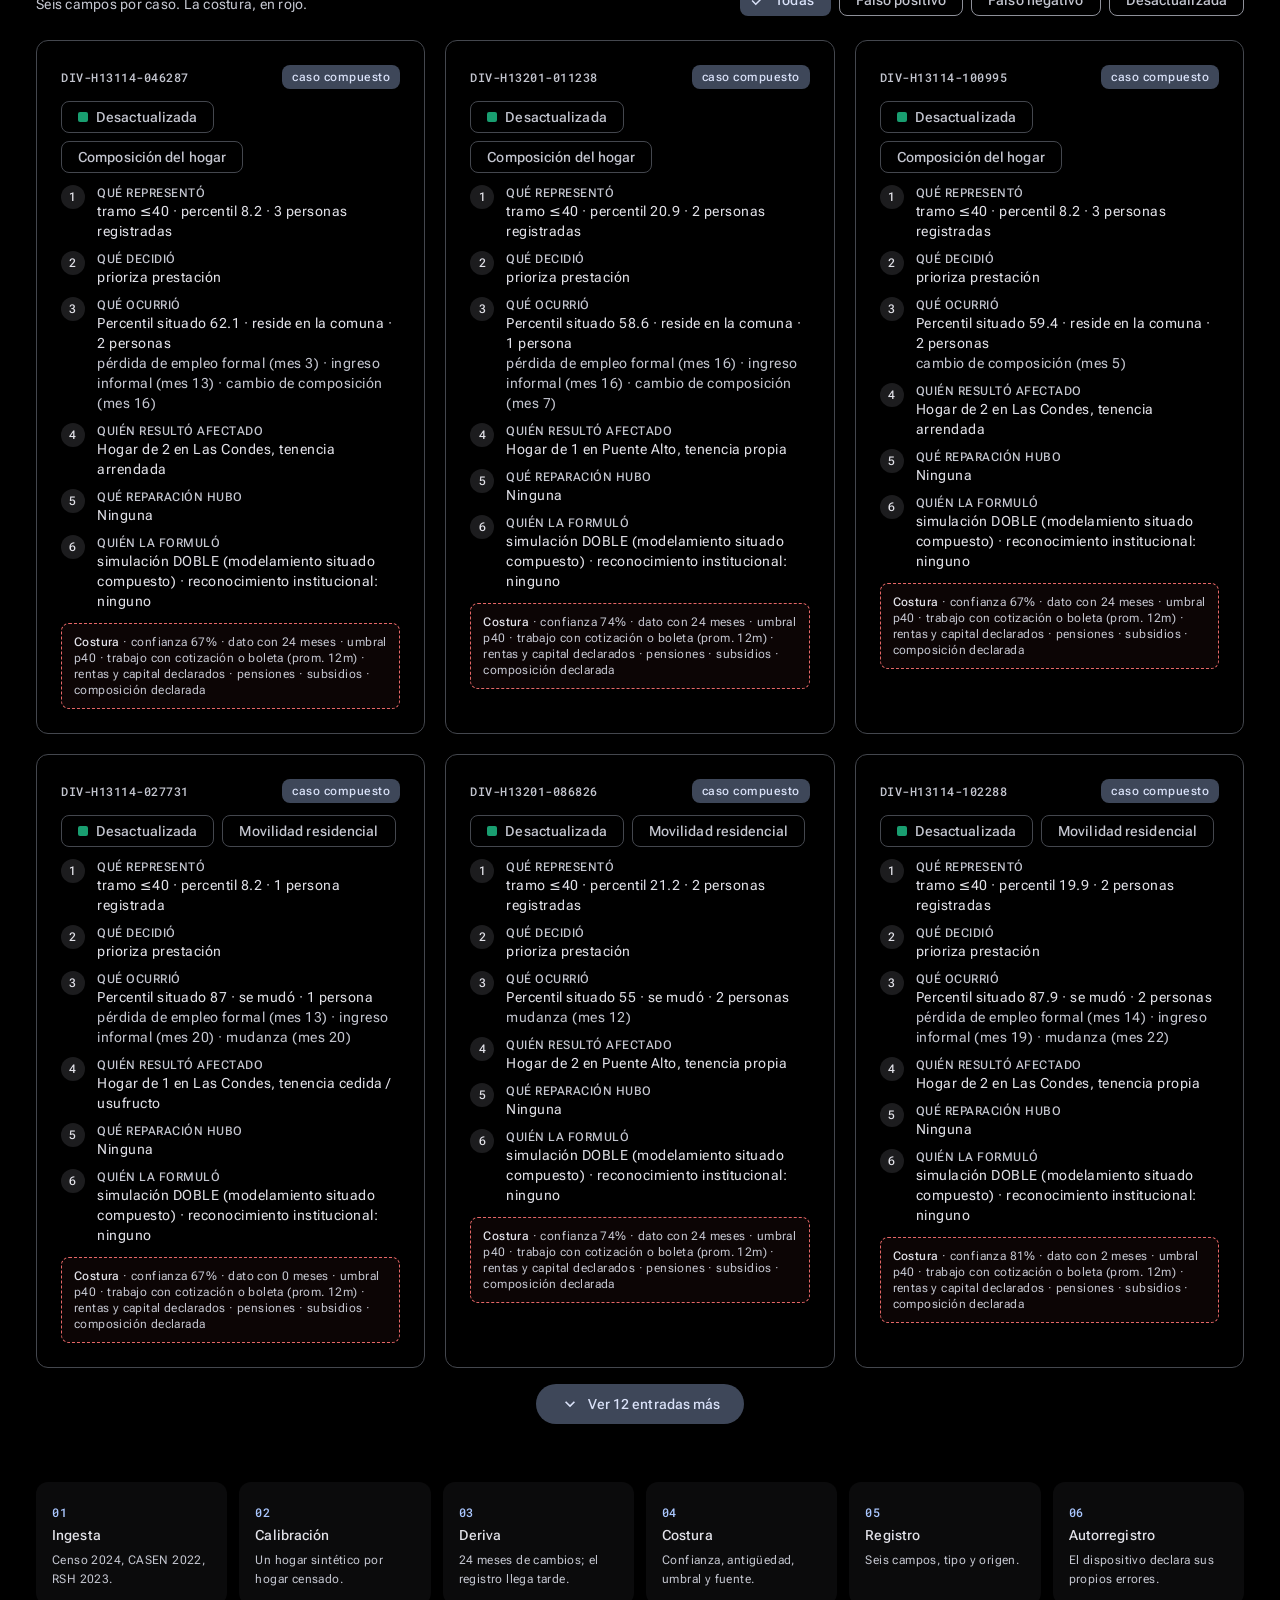
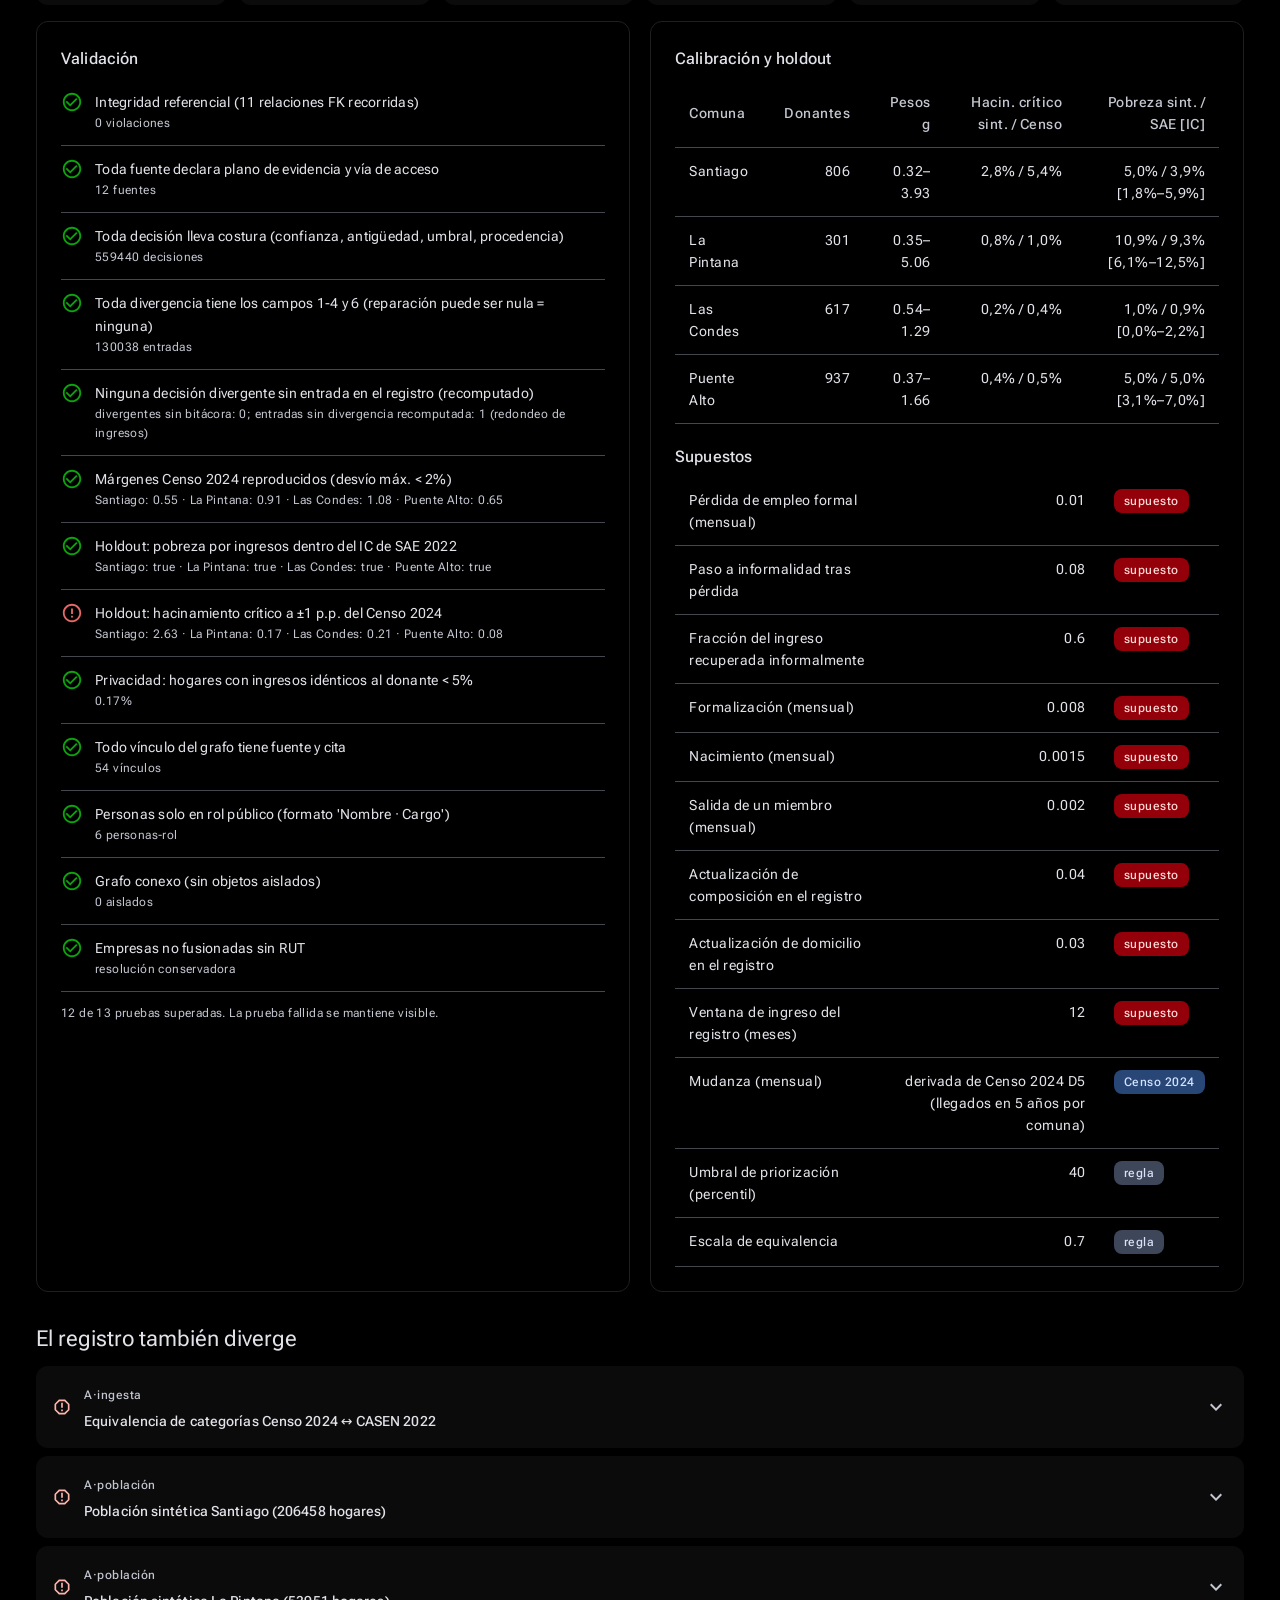
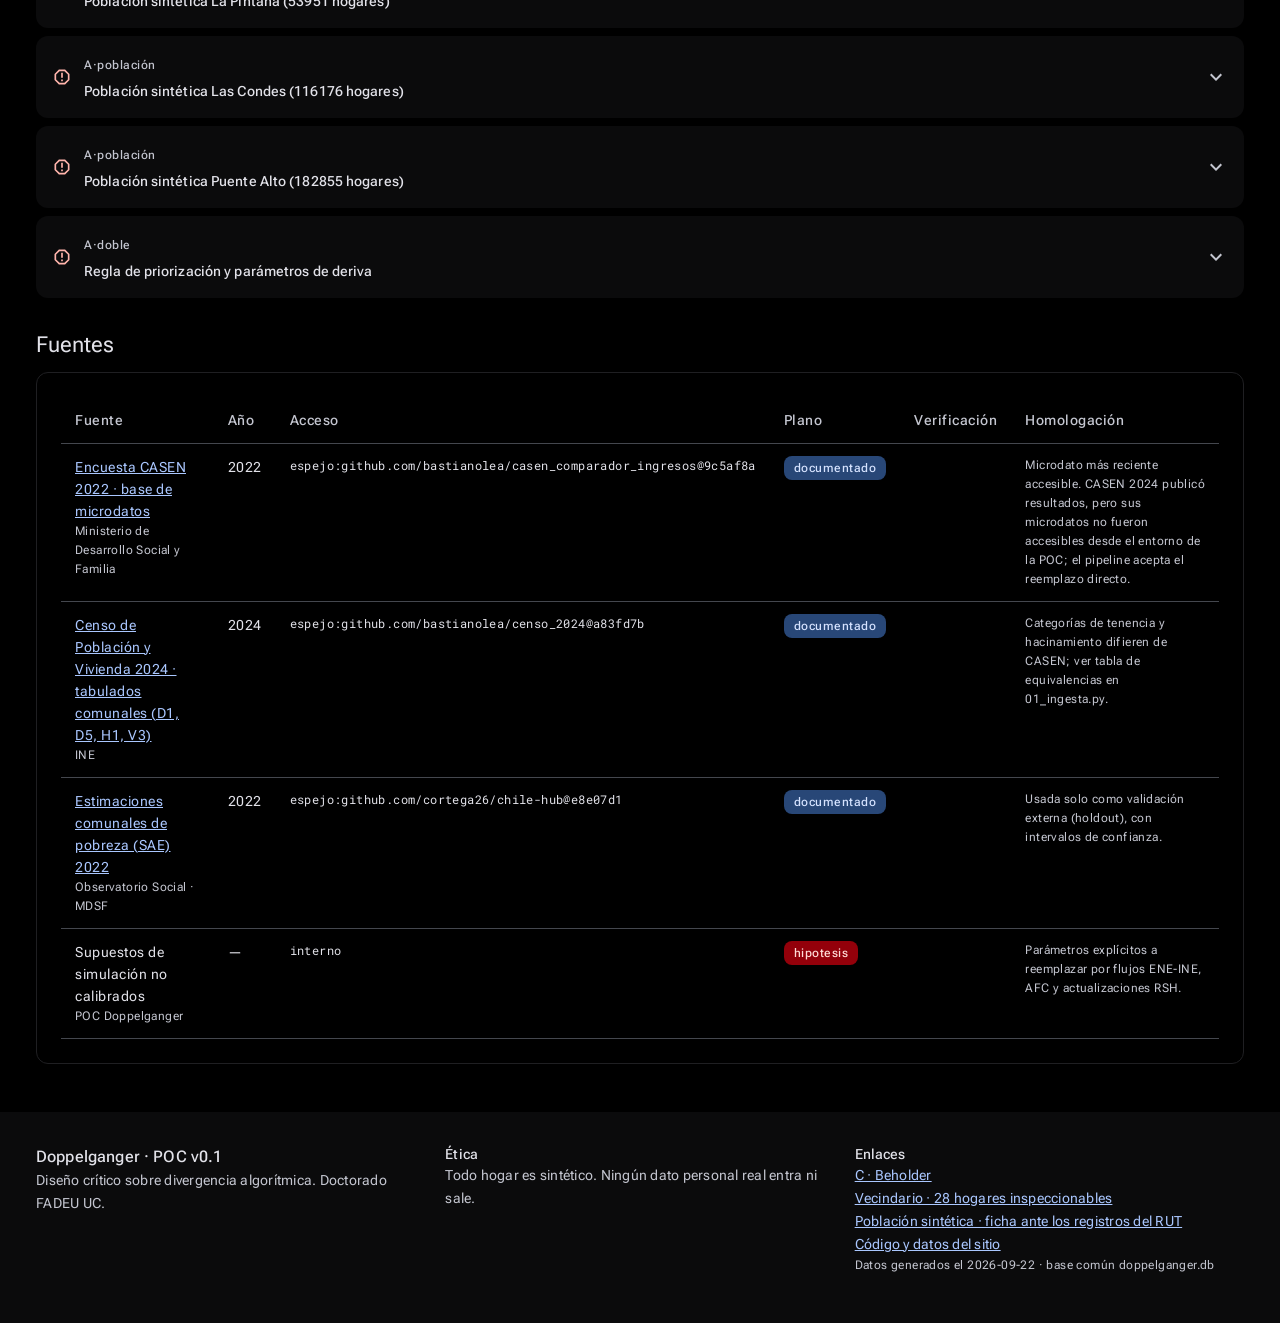
==== commit 38a87b46: "Población sintética: nueva sección Ficha (10 ciudadanos sintéticos ante los registros del RUT) y pes" ====
--- a/index.html
+++ b/index.html
@@ -236,12 +236,14 @@
   <nav class="site-nav" aria-label="Pruebas de concepto">
     <a href="https://fjreboll.github.io/doppelganger-doble/" aria-current="page"><span class="k">A</span>Santiago Gemelo Digital</a>
     <a href="vecindario/"><span class="k"><span class="material-symbols-outlined" style="font-size:15px">group</span></span>Vecindario</a>
+    <a href="ficha/"><span class="k"><span class="material-symbols-outlined" style="font-size:15px">scatter_plot</span></span>Población sintética</a>
     <a href="https://fjreboll.github.io/doppelganger-encargo/"><span class="k">C</span>Beholder</a>
   </nav>
   <a class="icon-btn" href="https://github.com/fjreboll/doppelganger-doble" aria-label="Código en GitHub"><span class="material-symbols-outlined">code</span></a>
   <div class="menu-panel" id="menu-panel">
     <a href="https://fjreboll.github.io/doppelganger-doble/" aria-current="page"><span class="material-symbols-outlined">difference</span><span>A · Santiago Gemelo Digital</span><small>Registro de divergencias · 559.440 hogares sintéticos</small></a>
     <a href="vecindario/"><span class="material-symbols-outlined">group</span><span>Vecindario</span><small>28 hogares inspeccionables, integrante por integrante</small></a>
+    <a href="ficha/"><span class="material-symbols-outlined">scatter_plot</span><span>Población sintética</span><small>Ficha: 10 ciudadanos sintéticos ante los registros que abre un RUT</small></a>
     <a href="https://fjreboll.github.io/doppelganger-encargo/"><span class="material-symbols-outlined">hub</span><span>C · Beholder</span><small>Grafo del encargo SITIA · actores, vínculos y ausencias</small></a>
   </div>
 </header>
@@ -429,7 +431,7 @@
 <footer><div class="wrap grid g-3">
   <div><p class="title-m">Doppelganger · POC v0.1</p><p class="body-m muted">Diseño crítico sobre divergencia algorítmica. Doctorado FADEU UC.</p></div>
   <div><p class="title-s">Ética</p><p class="body-m muted">Todo hogar es sintético. Ningún dato personal real entra ni sale.</p></div>
-  <div><p class="title-s">Enlaces</p><p class="body-m"><a href="https://fjreboll.github.io/doppelganger-encargo/">C · Beholder</a><br><a href="vecindario/">Vecindario · 28 hogares inspeccionables</a><br><a href="https://github.com/fjreboll/doppelganger-doble">Código y datos del sitio</a></p><p class="body-s muted" id="gen"></p></div>
+  <div><p class="title-s">Enlaces</p><p class="body-m"><a href="https://fjreboll.github.io/doppelganger-encargo/">C · Beholder</a><br><a href="vecindario/">Vecindario · 28 hogares inspeccionables</a><br><a href="ficha/">Población sintética · ficha ante los registros del RUT</a><br><a href="https://github.com/fjreboll/doppelganger-doble">Código y datos del sitio</a></p><p class="body-s muted" id="gen"></p></div>
 </div></footer>
 <div class="tooltip" id="tt" role="tooltip"></div>
 <script src="assets/d3.v7.min.js"></script>
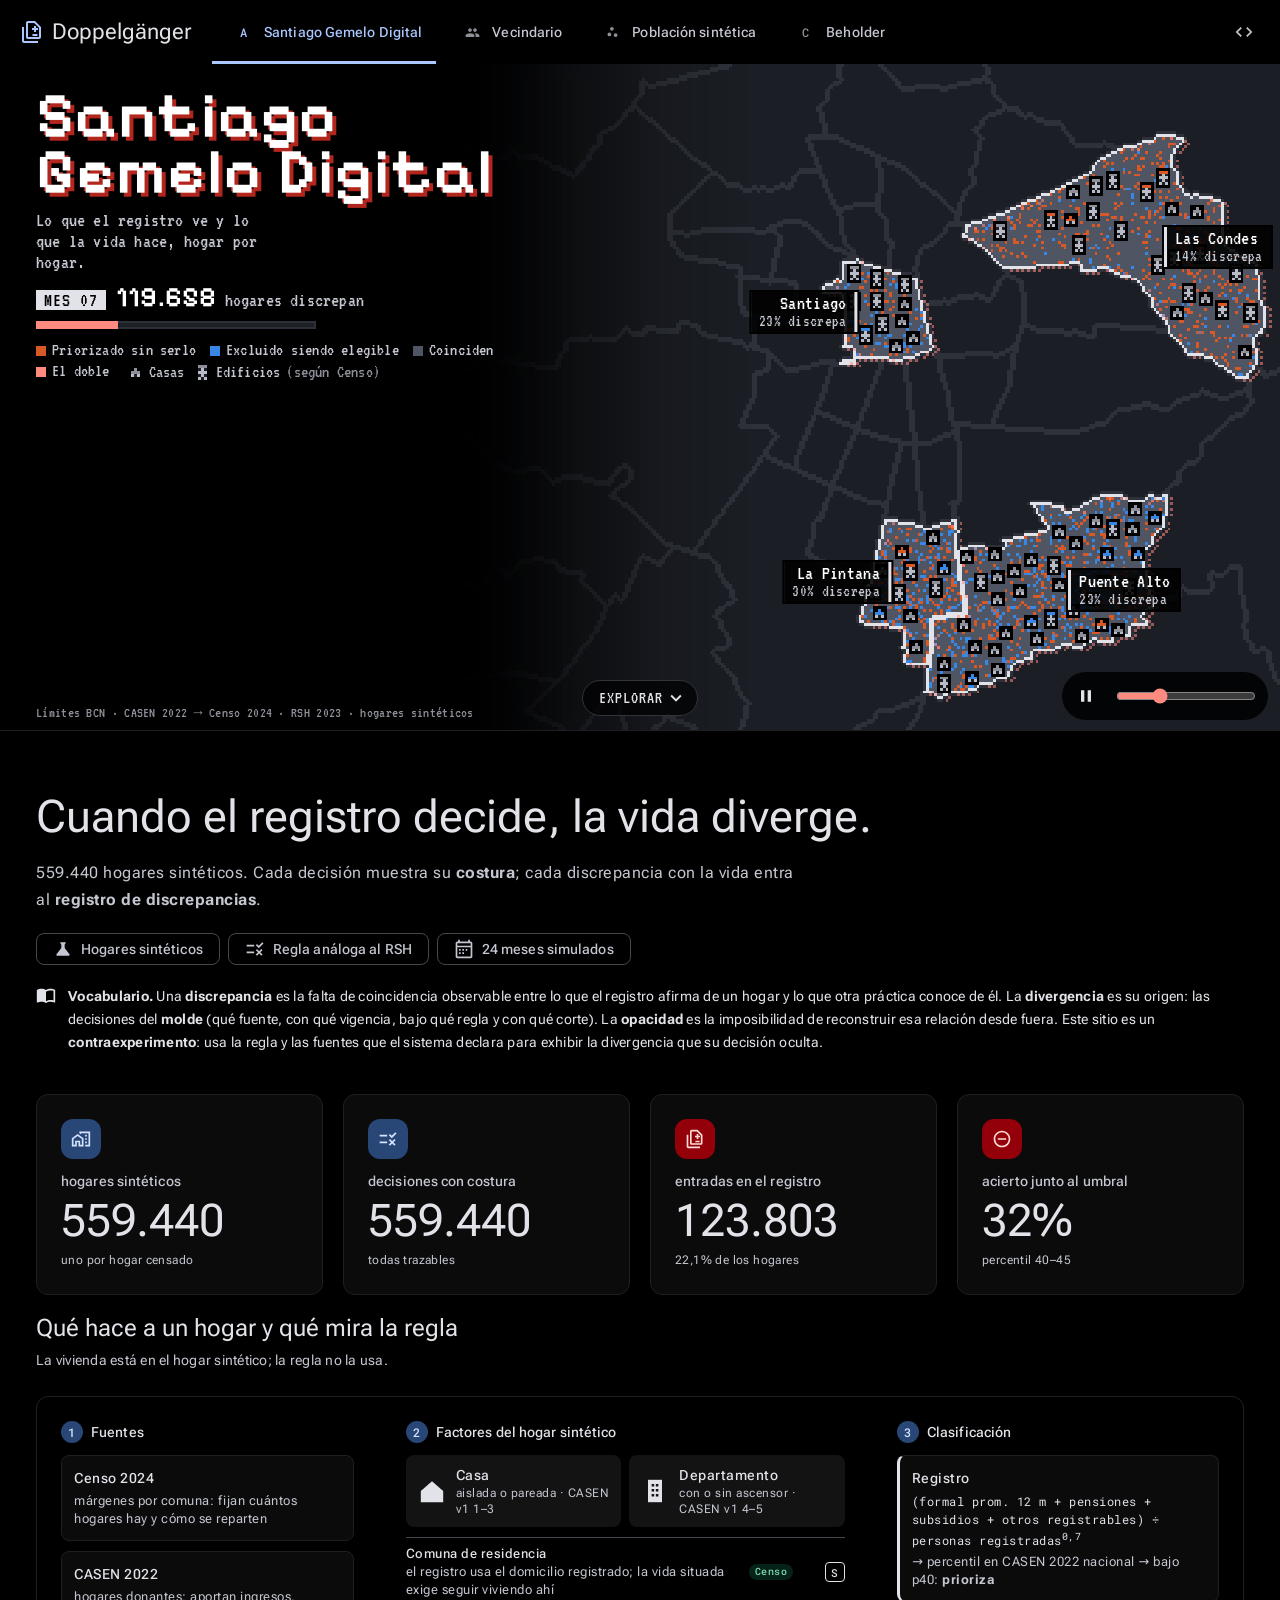
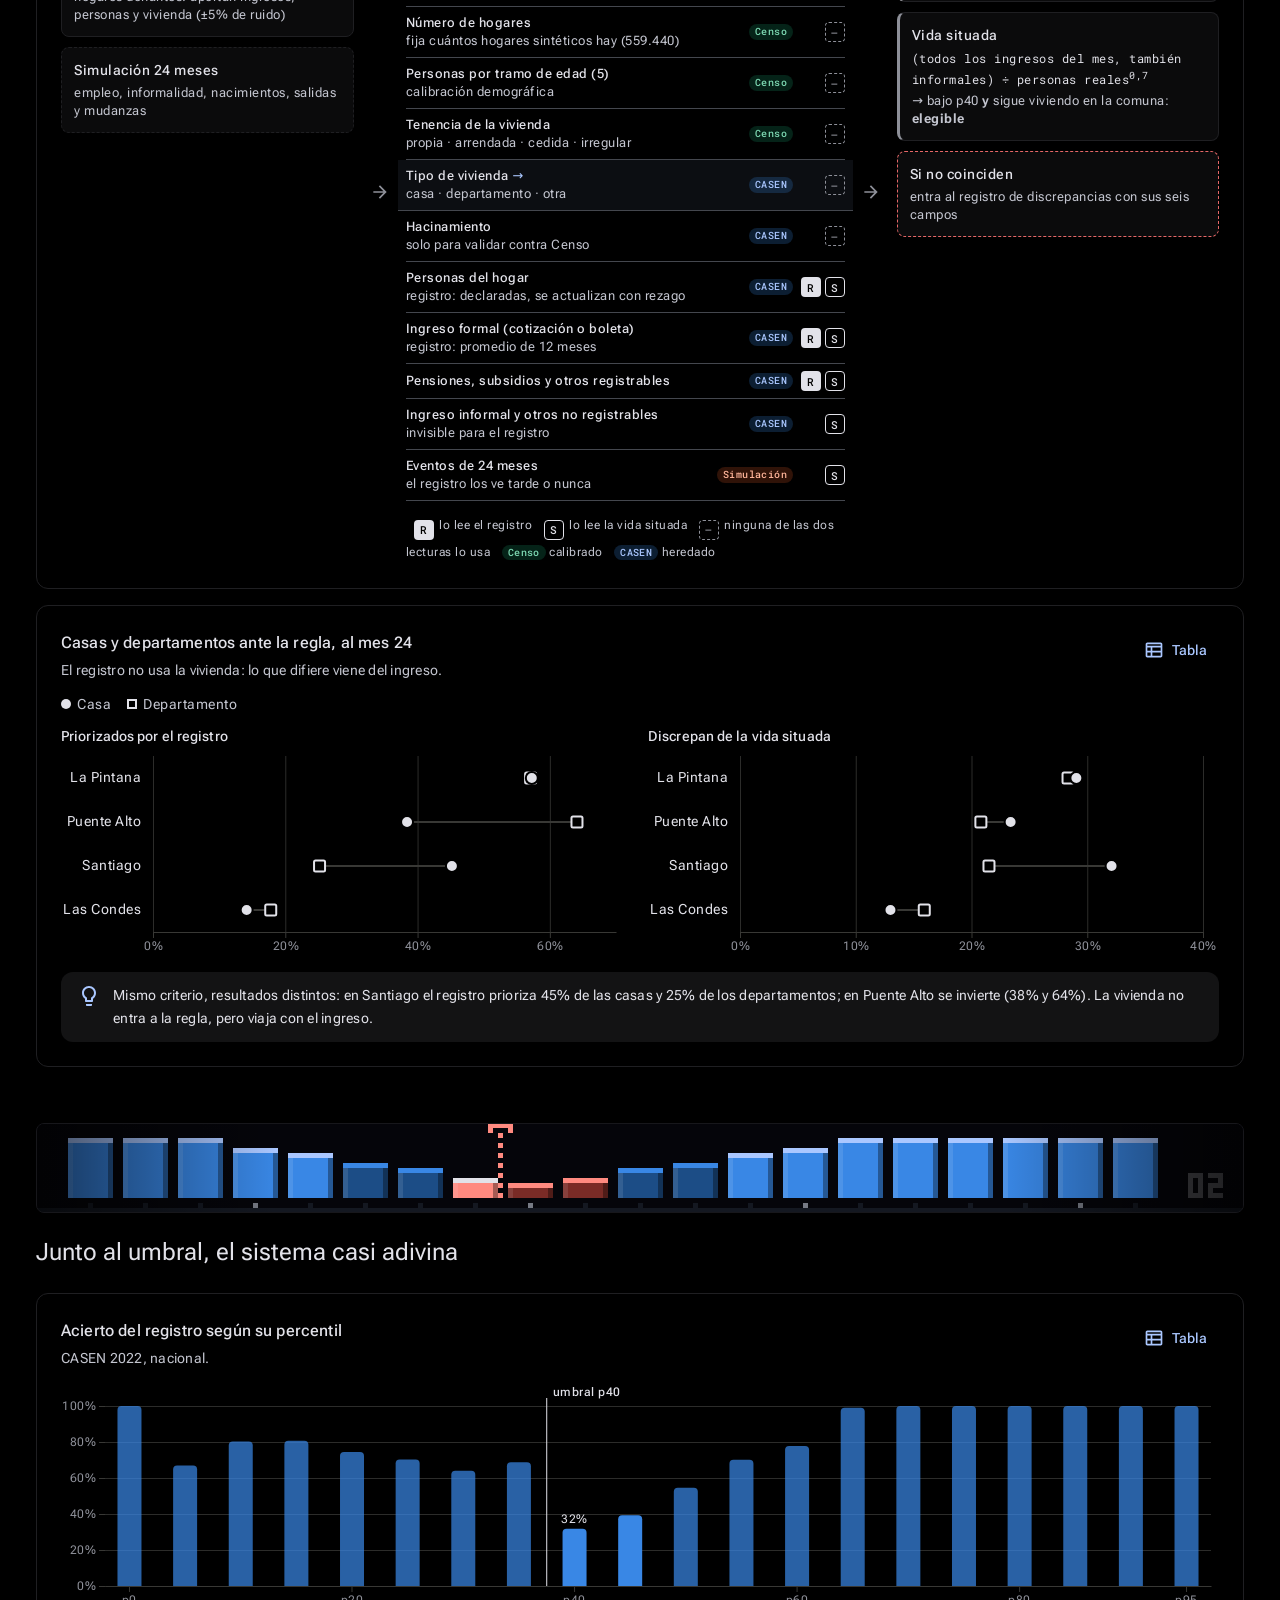
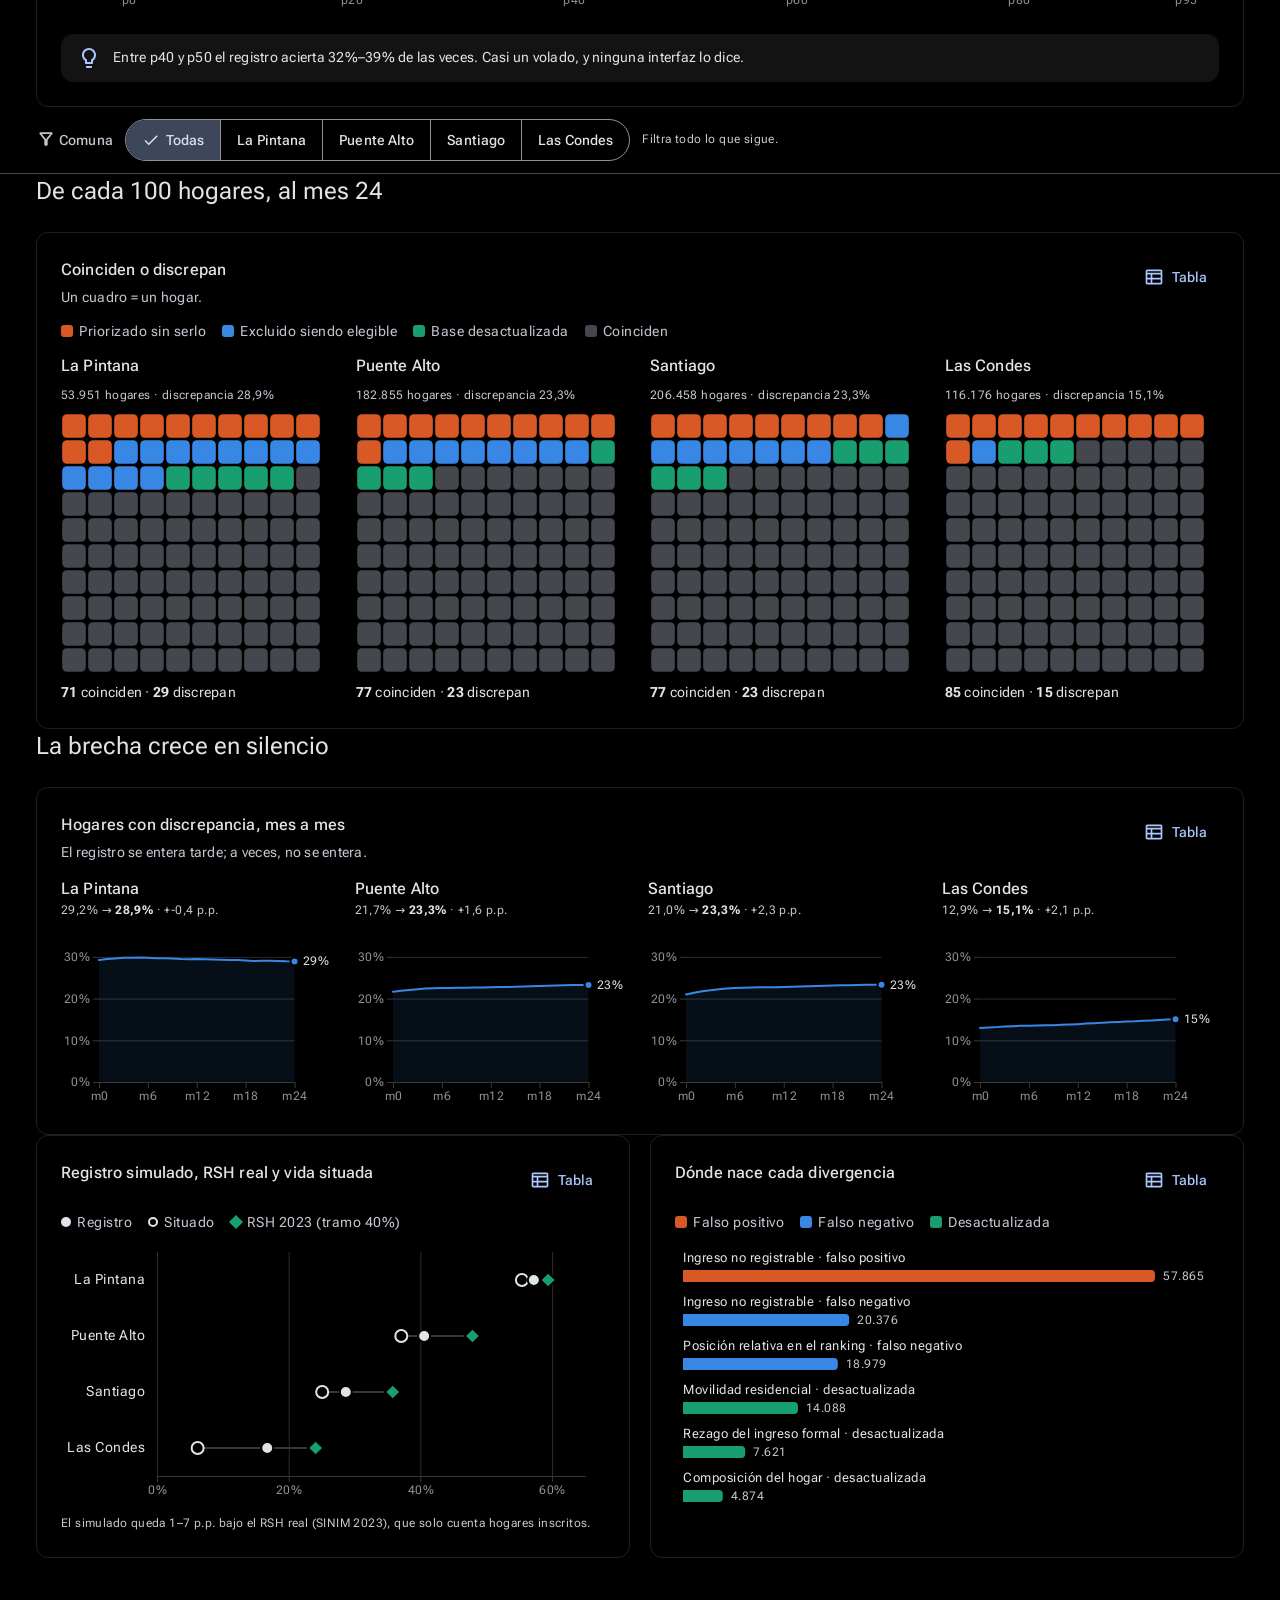
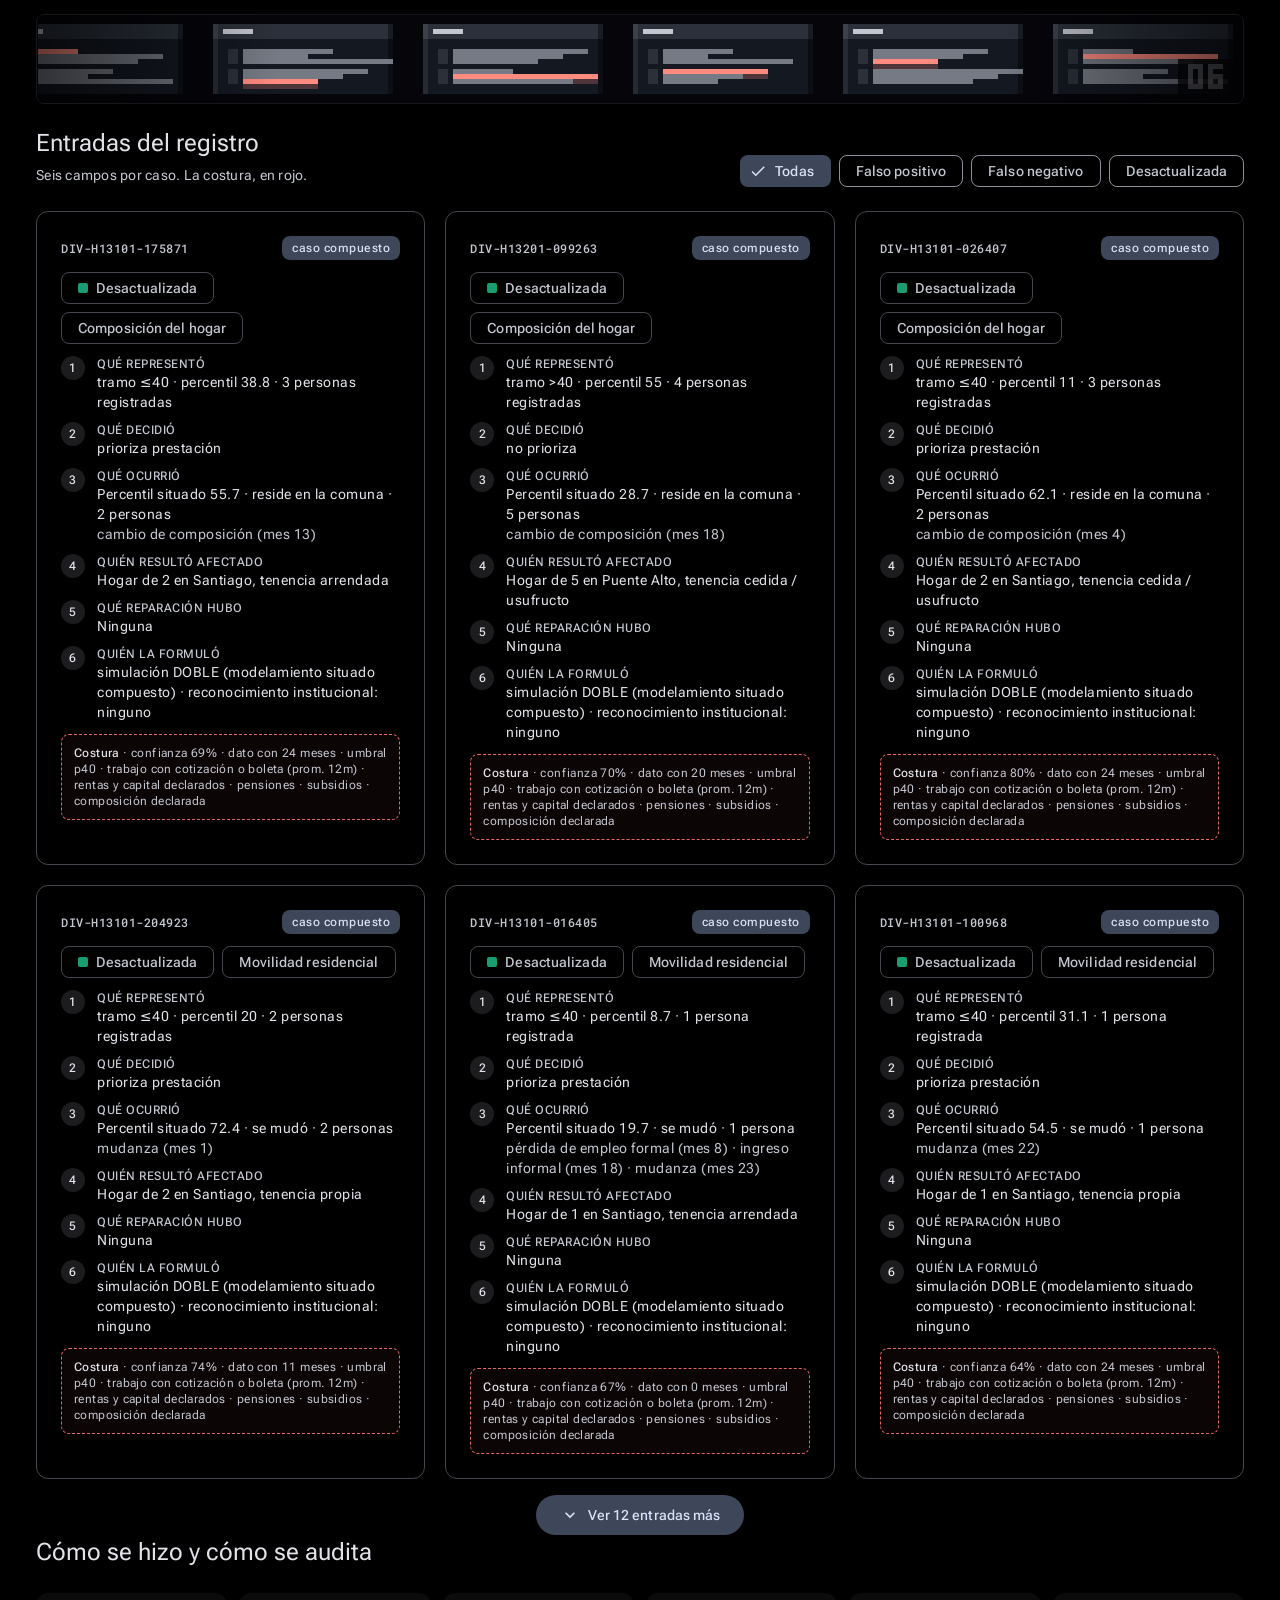
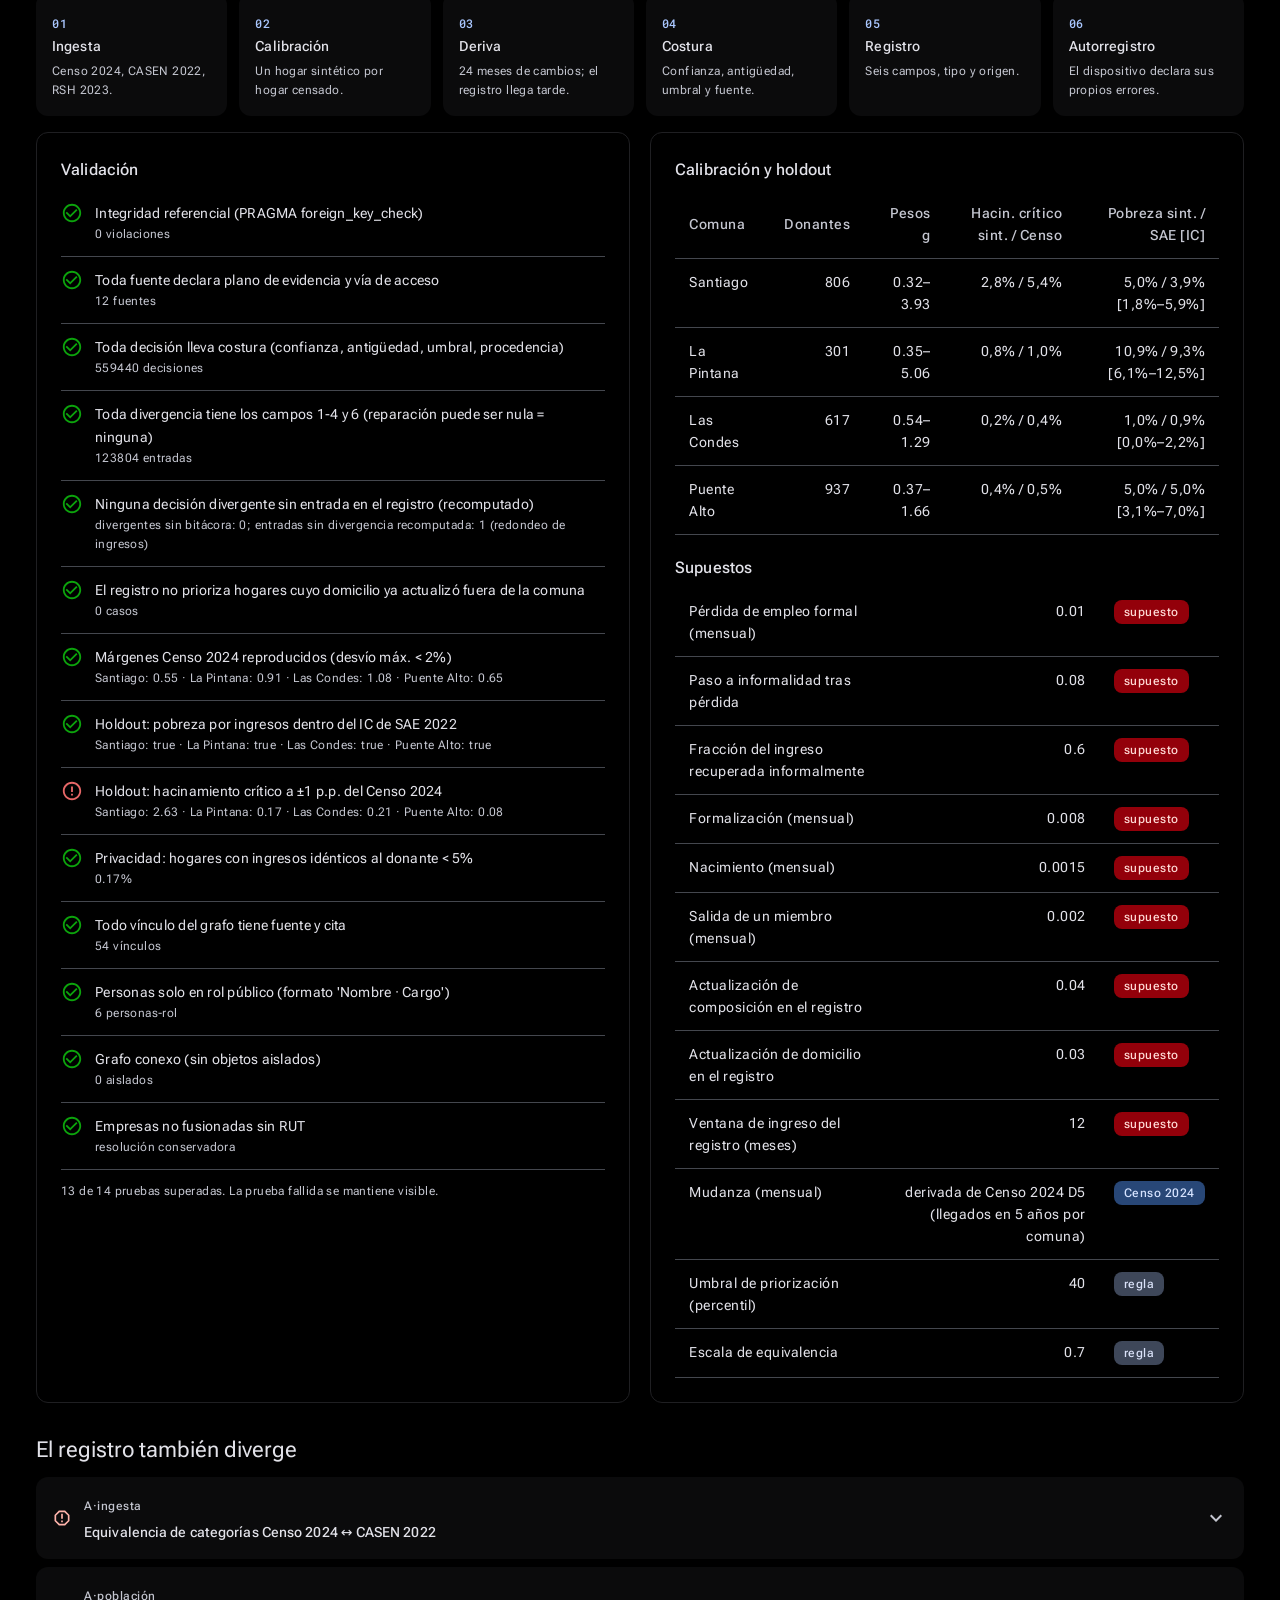
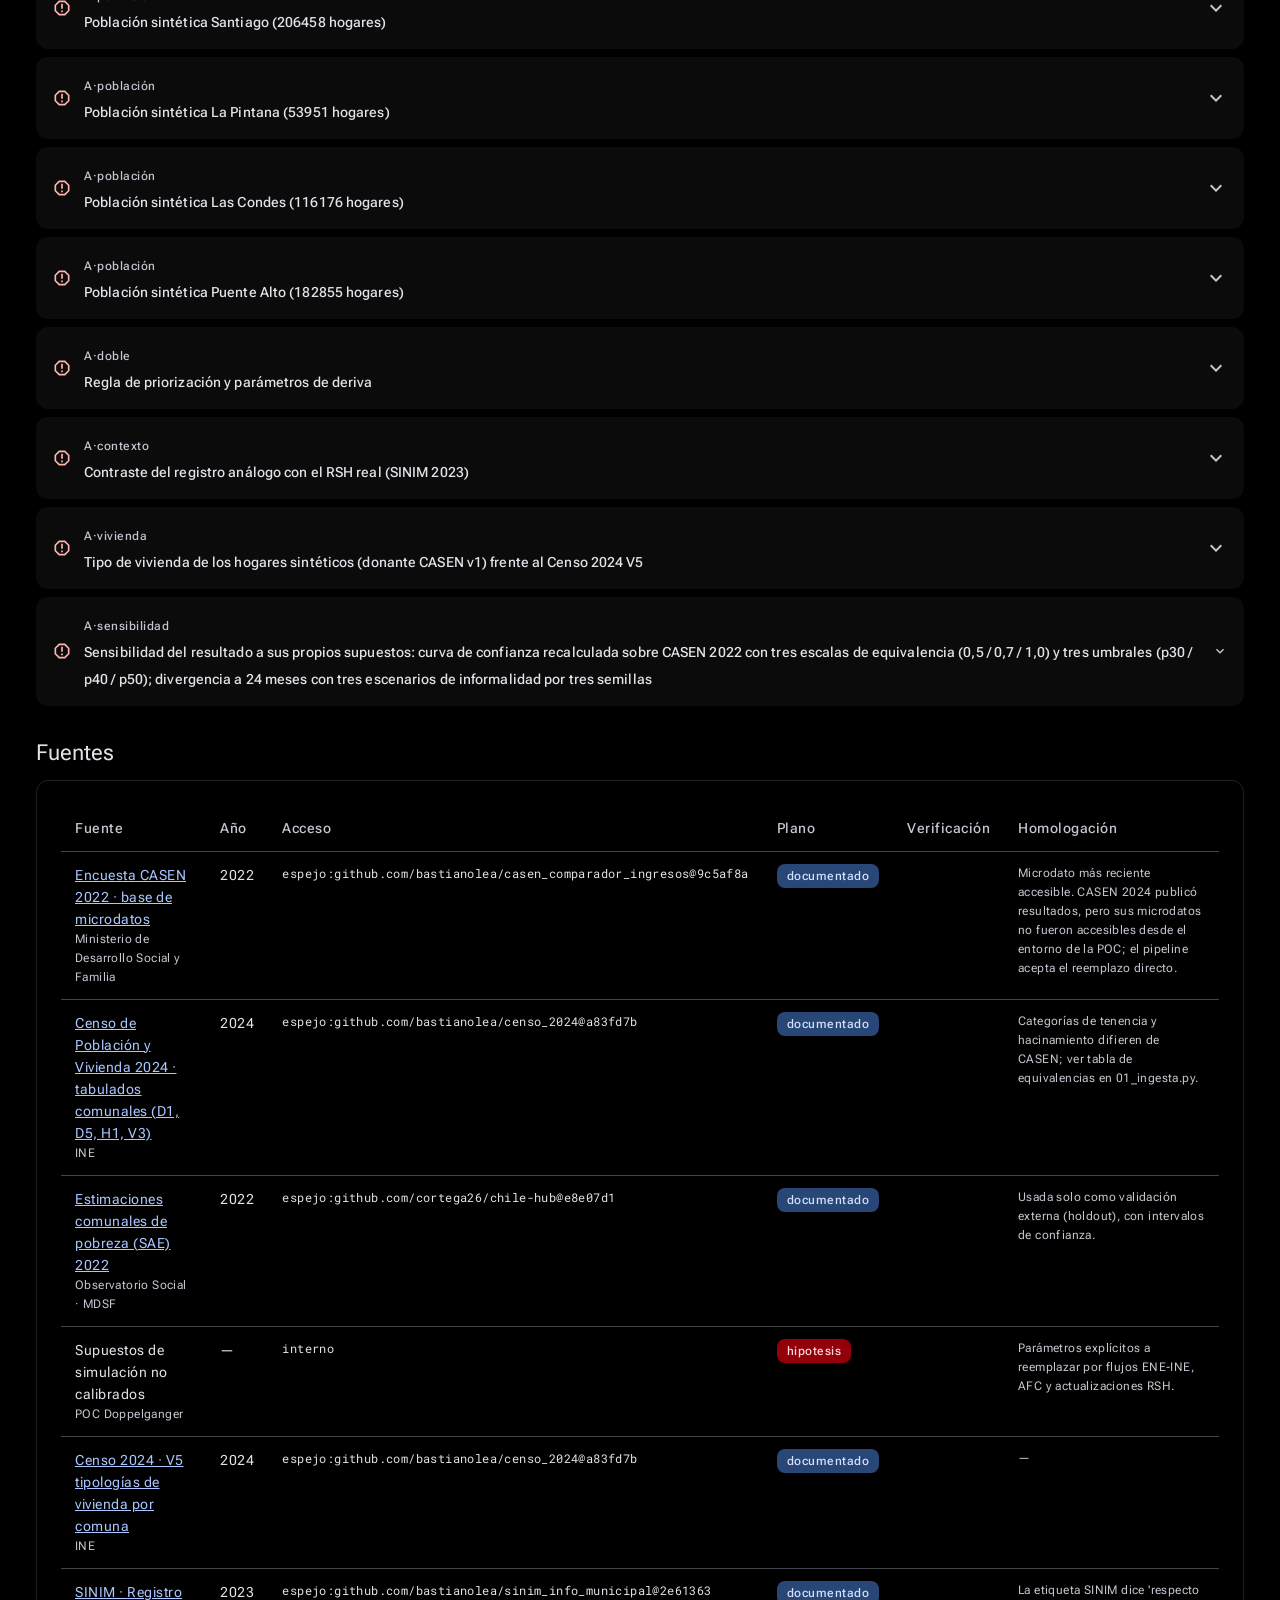
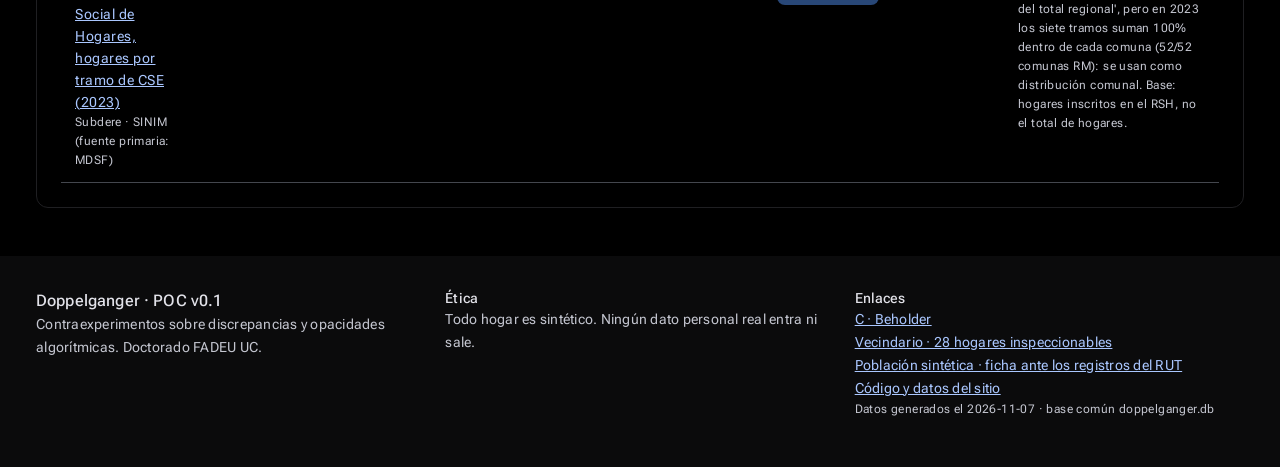
==== commit 6d53a39a: "Alinea terminología con la candidatura (discrepancia, divergencia, molde, opacidad); README con voca" ====
--- a/index.html
+++ b/index.html
@@ -4,7 +4,7 @@
 <meta charset="utf-8">
 <meta name="viewport" content="width=device-width,initial-scale=1">
 <title>Doppelgänger · Santiago Gemelo Digital</title>
-<meta name="description" content="Gemelo sintético de cuatro comunas de Santiago: cada decisión lleva costura y cada divergencia queda registrada.">
+<meta name="description" content="Gemelo sintético de cuatro comunas de Santiago: cada decisión lleva costura y cada discrepancia queda registrada.">
 <link rel="icon" href="data:image/svg+xml,<svg xmlns='http://www.w3.org/2000/svg' viewBox='0 0 32 32'><rect width='32' height='32' rx='8' fill='%23415f91'/><circle cx='12' cy='16' r='6' fill='none' stroke='white' stroke-width='2.5'/><circle cx='20' cy='16' r='6' fill='none' stroke='%23d6e3ff' stroke-width='2.5' stroke-dasharray='3 2'/></svg>">
 <link rel="stylesheet" href="assets/m3.css?v=20260922">
 <script src="iconos.js?v=20260922" defer></script>
@@ -241,7 +241,7 @@
   </nav>
   <a class="icon-btn" href="https://github.com/fjreboll/doppelganger-doble" aria-label="Código en GitHub"><span class="material-symbols-outlined">code</span></a>
   <div class="menu-panel" id="menu-panel">
-    <a href="https://fjreboll.github.io/doppelganger-doble/" aria-current="page"><span class="material-symbols-outlined">difference</span><span>A · Santiago Gemelo Digital</span><small>Registro de divergencias · 559.440 hogares sintéticos</small></a>
+    <a href="https://fjreboll.github.io/doppelganger-doble/" aria-current="page"><span class="material-symbols-outlined">difference</span><span>A · Santiago Gemelo Digital</span><small>Registro de discrepancias · 559.440 hogares sintéticos</small></a>
     <a href="vecindario/"><span class="material-symbols-outlined">group</span><span>Vecindario</span><small>28 hogares inspeccionables, integrante por integrante</small></a>
     <a href="ficha/"><span class="material-symbols-outlined">scatter_plot</span><span>Población sintética</span><small>Ficha: 10 ciudadanos sintéticos ante los registros que abre un RUT</small></a>
     <a href="https://fjreboll.github.io/doppelganger-encargo/"><span class="material-symbols-outlined">hub</span><span>C · Beholder</span><small>Grafo del encargo SITIA · actores, vínculos y ausencias</small></a>
@@ -267,7 +267,7 @@
     <div class="px-copy">
       <h2 class="px-title px-title-long" id="px-title"><span>Santiago</span> <span>Gemelo Digital</span></h2>
       <p class="px-sub">Lo que el registro ve y lo que la vida hace, hogar por hogar.</p>
-      <div class="px-counter" aria-live="off"><span class="px-mes">MES 00</span><span><span class="px-total">0</span> hogares divergen</span></div>
+      <div class="px-counter" aria-live="off"><span class="px-mes">MES 00</span><span><span class="px-total">0</span> hogares discrepan</span></div>
       <div class="px-bar" aria-hidden="true"><i></i></div>
       <ul class="px-legend">
         <li><i style="background:#d95926"></i>Priorizado sin serlo</li>
@@ -283,12 +283,13 @@
 
 <div class="wrap hero">
   <h1 class="display-m">Cuando el registro decide, la vida diverge.</h1>
-  <p class="body-l muted">559.440 hogares sintéticos. Cada decisión muestra su <b>costura</b>; cada discrepancia con la vida entra al <b>registro de divergencias</b>.</p>
+  <p class="body-l muted">559.440 hogares sintéticos. Cada decisión muestra su <b>costura</b>; cada discrepancia con la vida entra al <b>registro de discrepancias</b>.</p>
   <div class="chip-set" style="margin-top:20px">
     <span class="chip assist"><span class="material-symbols-outlined">science</span>Hogares sintéticos</span>
     <span class="chip assist"><span class="material-symbols-outlined">rule</span>Regla análoga al RSH</span>
     <span class="chip assist"><span class="material-symbols-outlined">calendar_month</span>24 meses simulados</span>
   </div>
+  <div class="notice" style="margin-top:20px;display:flex;gap:12px;align-items:flex-start"><span class="material-symbols-outlined">menu_book</span><p class="body-m"><b>Vocabulario.</b> Una <b>discrepancia</b> es la falta de coincidencia observable entre lo que el registro afirma de un hogar y lo que otra práctica conoce de él. La <b>divergencia</b> es su origen: las decisiones del <b>molde</b> (qué fuente, con qué vigencia, bajo qué regla y con qué corte). La <b>opacidad</b> es la imposibilidad de reconstruir esa relación desde fuera. Este sitio es un <b>contraexperimento</b>: usa la regla y las fuentes que el sistema declara para exhibir la divergencia que su decisión oculta.</p></div>
 </div>
 
 <div class="wrap"><div class="grid g-4" id="stats" style="margin:24px 0 16px"></div></div>
@@ -322,7 +323,7 @@
         <div class="fx-rule sit"><b>Vida situada</b>
           <code>(todos los ingresos del mes, también informales) ÷ personas reales<sup>0,7</sup></code>
           <span>→ bajo p40 <b>y</b> sigue viviendo en la comuna: <b>elegible</b></span></div>
-        <div class="fx-rule out"><b>Si no coinciden</b><span>entra al registro de divergencias con sus seis campos</span></div>
+        <div class="fx-rule out"><b>Si no coinciden</b><span>entra al registro de discrepancias con sus seis campos</span></div>
       </div>
     </div>
   </div>
@@ -332,7 +333,7 @@
     <div class="legend"><span><span class="dot" style="background:var(--md-on-surface)"></span>Casa</span><span><span class="sq"></span>Departamento</span></div>
     <div class="minis viv">
       <div><h4 class="title-s">Priorizados por el registro</h4><svg class="chart-svg" id="c-viv-p" role="img" aria-label="Porcentaje de hogares priorizados por tipo de vivienda y comuna"></svg></div>
-      <div><h4 class="title-s">Divergen de la vida situada</h4><svg class="chart-svg" id="c-viv-d" role="img" aria-label="Porcentaje de hogares con divergencia por tipo de vivienda y comuna"></svg></div>
+      <div><h4 class="title-s">Discrepan de la vida situada</h4><svg class="chart-svg" id="c-viv-d" role="img" aria-label="Porcentaje de hogares con discrepancia por tipo de vivienda y comuna"></svg></div>
     </div>
     <div class="tablewrap scroll-x" id="t-viv"></div>
     <div class="insight"><span class="material-symbols-outlined">lightbulb</span><p class="body-m" id="ins-viv"></p></div>
@@ -360,7 +361,7 @@
 <section class="wrap" id="cien" data-n="03" data-corto="Magnitud">
   <div class="sec-head"><div><h2 class="headline-s">De cada 100 hogares, al mes 24</h2></div></div>
   <div class="card chart-card">
-    <header><div><h3 class="title-m">Coinciden o divergen</h3><p class="body-m muted">Un cuadro = un hogar.</p></div>
+    <header><div><h3 class="title-m">Coinciden o discrepan</h3><p class="body-m muted">Un cuadro = un hogar.</p></div>
     <button class="btn text" data-table="t-waffle"><span class="material-symbols-outlined">table</span>Tabla</button></header>
     <div class="legend" id="lg-waffle"></div>
     <div class="waffles" id="c-waffle"></div>
@@ -371,7 +372,7 @@
 <section class="wrap" id="tiempo" data-n="04" data-corto="Divergencia sin escena">
   <div class="sec-head"><div><h2 class="headline-s">La brecha crece en silencio</h2></div></div>
   <div class="card chart-card">
-    <header><div><h3 class="title-m">Hogares con divergencia, mes a mes</h3><p class="body-m muted">El registro se entera tarde; a veces, no se entera.</p></div>
+    <header><div><h3 class="title-m">Hogares con discrepancia, mes a mes</h3><p class="body-m muted">El registro se entera tarde; a veces, no se entera.</p></div>
     <button class="btn text" data-table="t-serie"><span class="material-symbols-outlined">table</span>Tabla</button></header>
     <div class="minis" id="c-serie"></div>
     <div class="tablewrap scroll-x" id="t-serie"></div>
@@ -429,7 +430,7 @@
 </main>
 
 <footer><div class="wrap grid g-3">
-  <div><p class="title-m">Doppelganger · POC v0.1</p><p class="body-m muted">Diseño crítico sobre divergencia algorítmica. Doctorado FADEU UC.</p></div>
+  <div><p class="title-m">Doppelganger · POC v0.1</p><p class="body-m muted">Contraexperimentos sobre discrepancias y opacidades algorítmicas. Doctorado FADEU UC.</p></div>
   <div><p class="title-s">Ética</p><p class="body-m muted">Todo hogar es sintético. Ningún dato personal real entra ni sale.</p></div>
   <div><p class="title-s">Enlaces</p><p class="body-m"><a href="https://fjreboll.github.io/doppelganger-encargo/">C · Beholder</a><br><a href="vecindario/">Vecindario · 28 hogares inspeccionables</a><br><a href="ficha/">Población sintética · ficha ante los registros del RUT</a><br><a href="https://github.com/fjreboll/doppelganger-doble">Código y datos del sitio</a></p><p class="body-s muted" id="gen"></p></div>
 </div></footer>
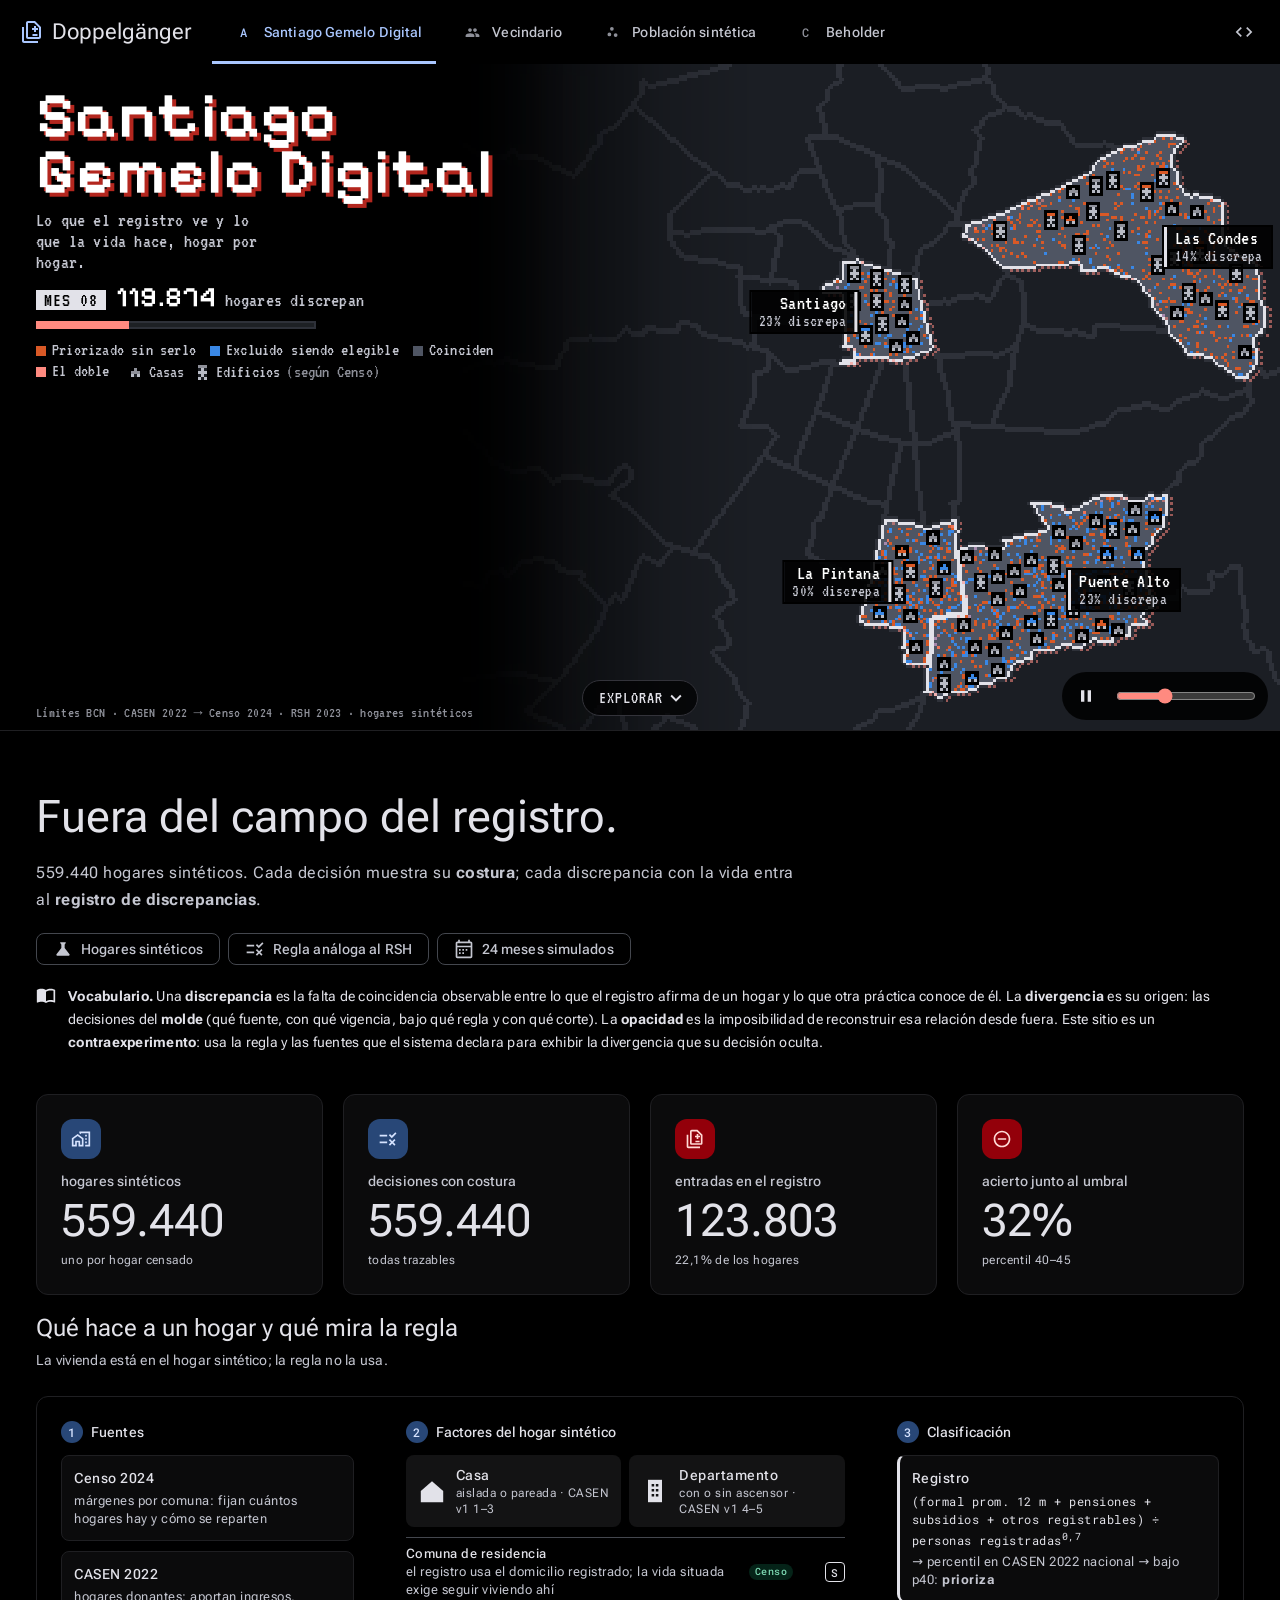
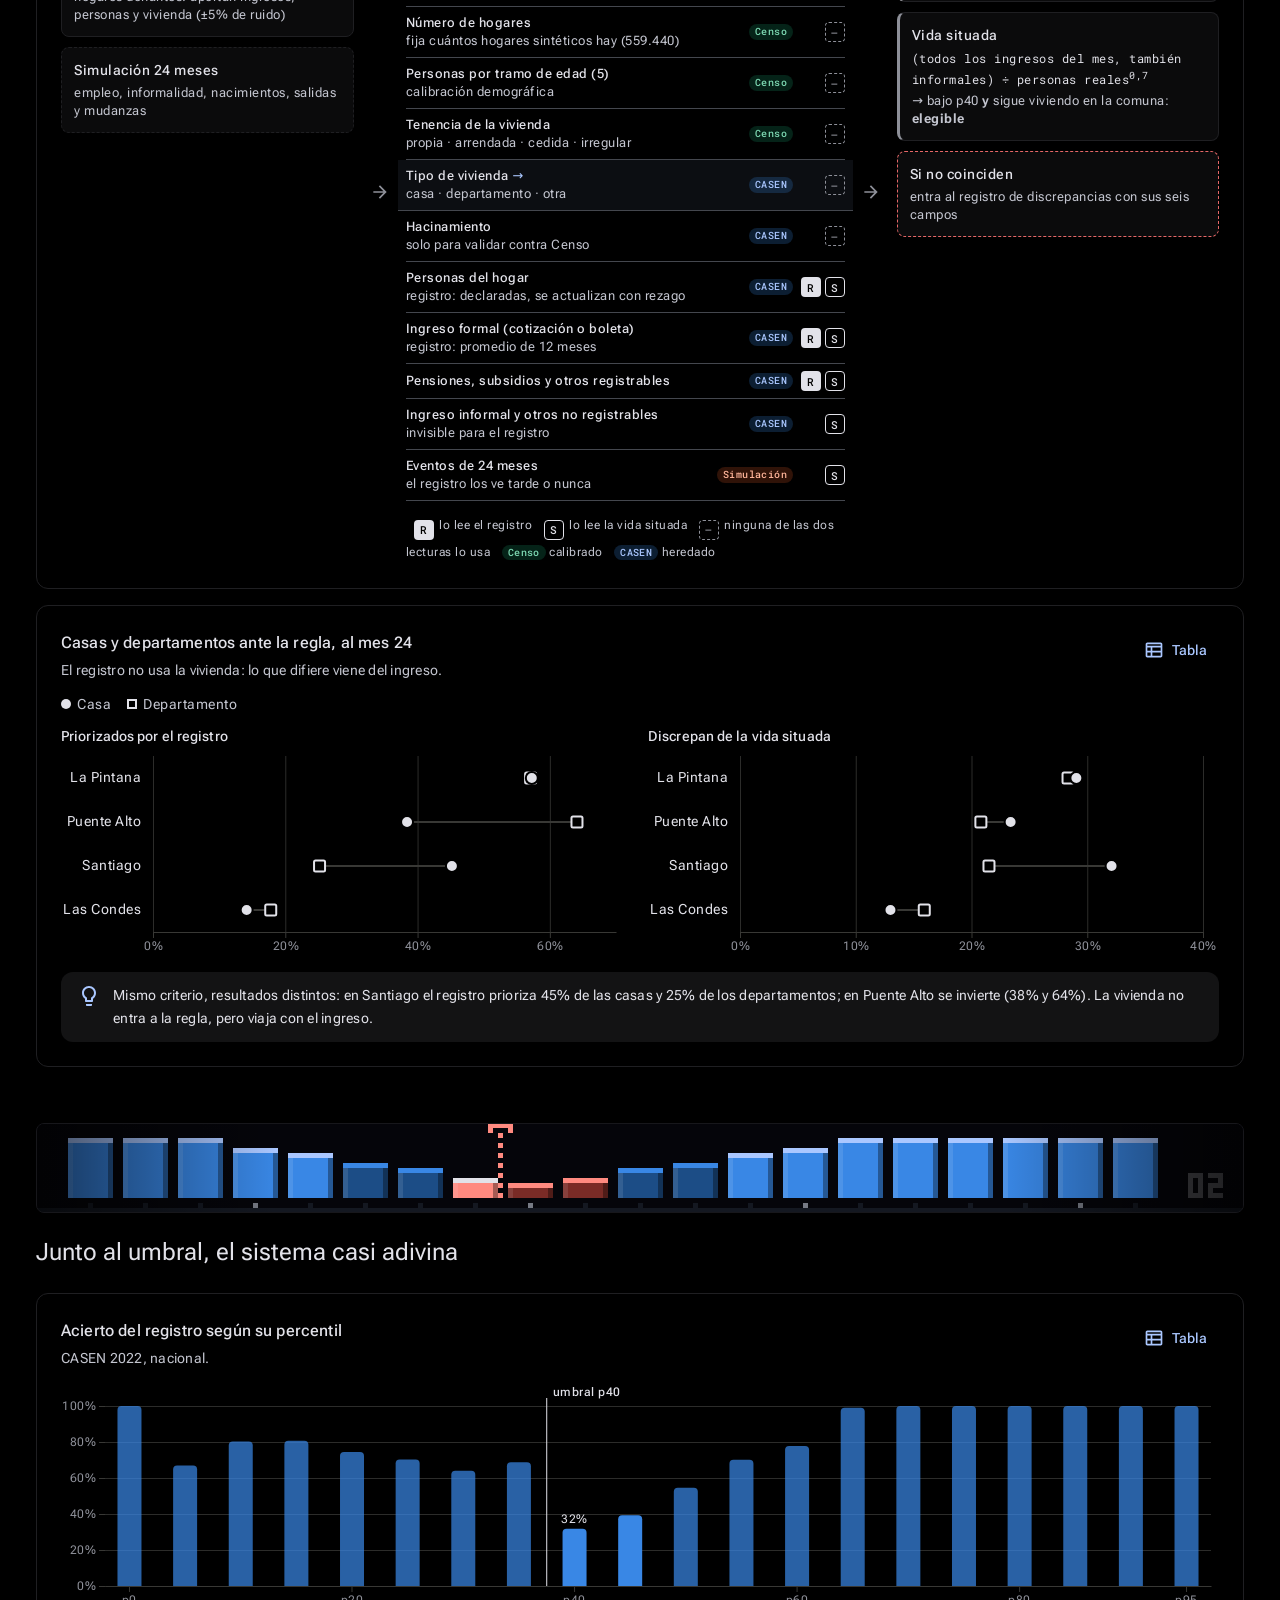
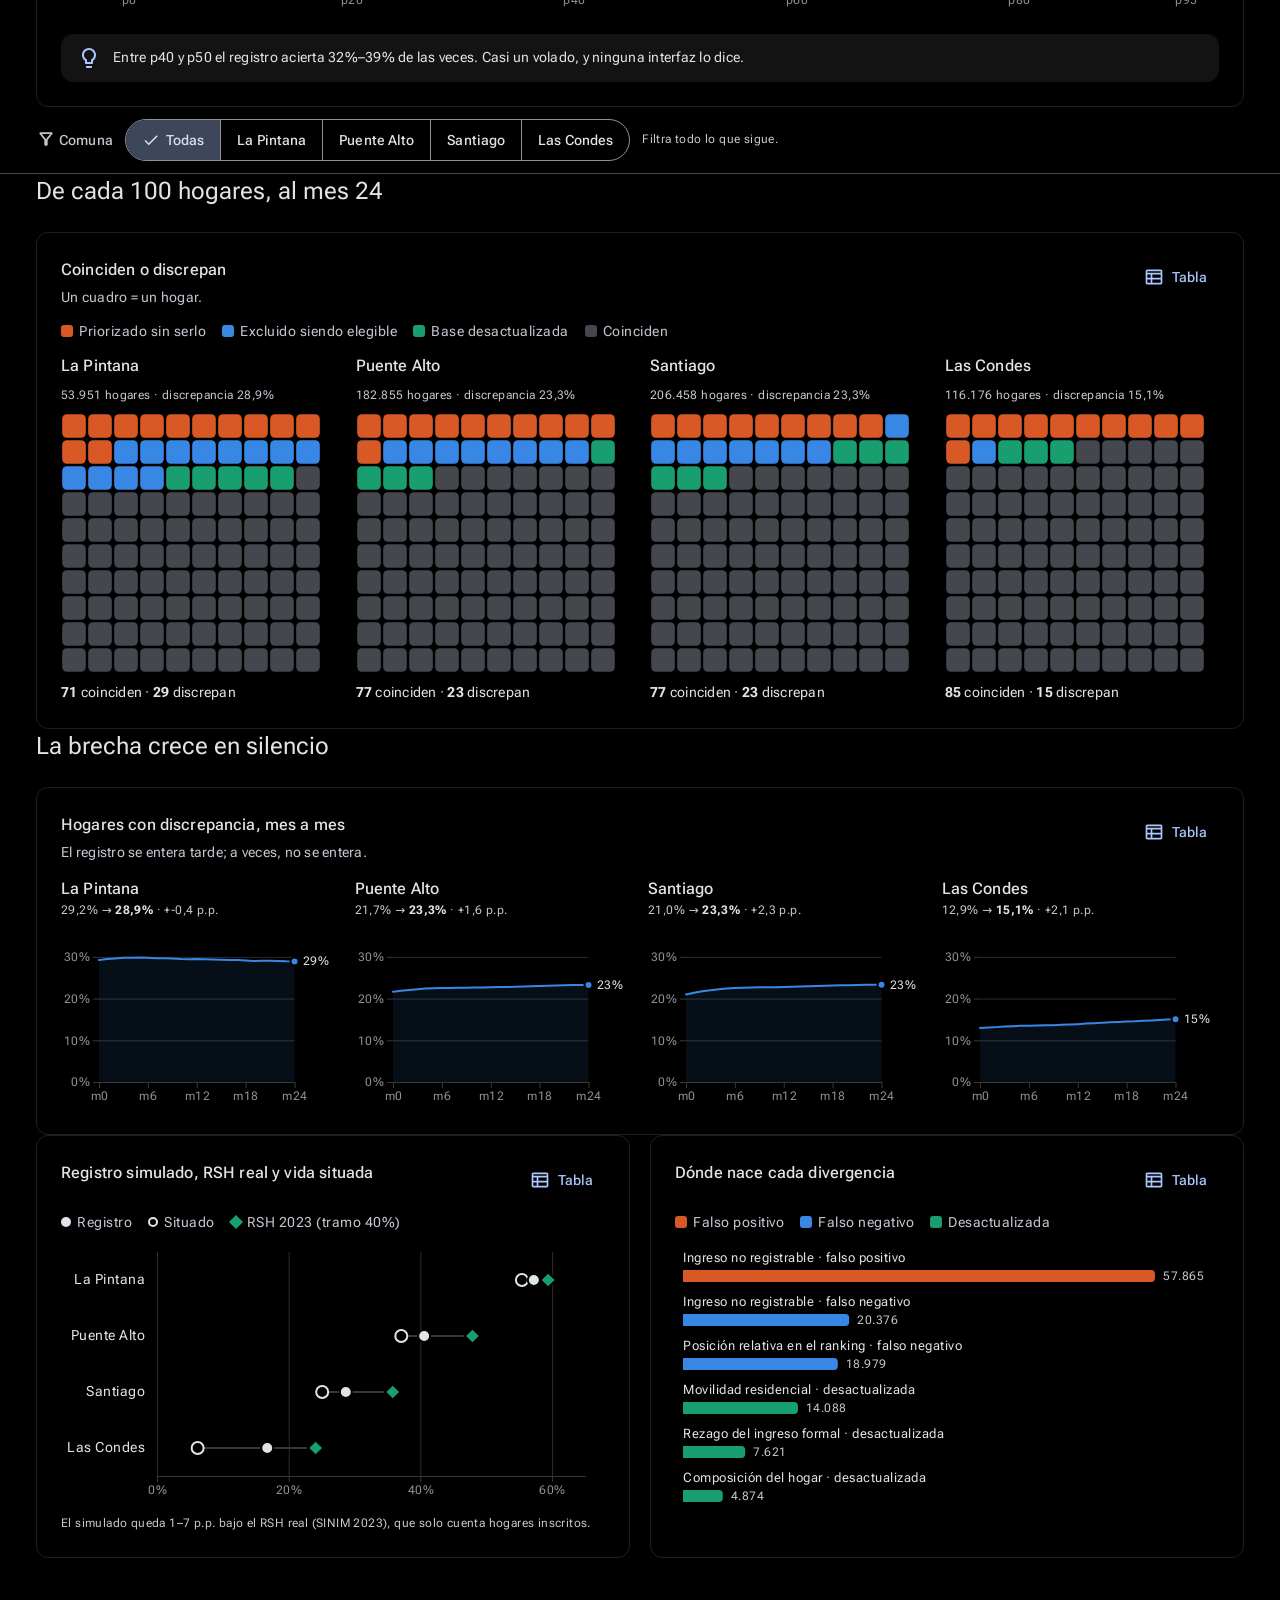
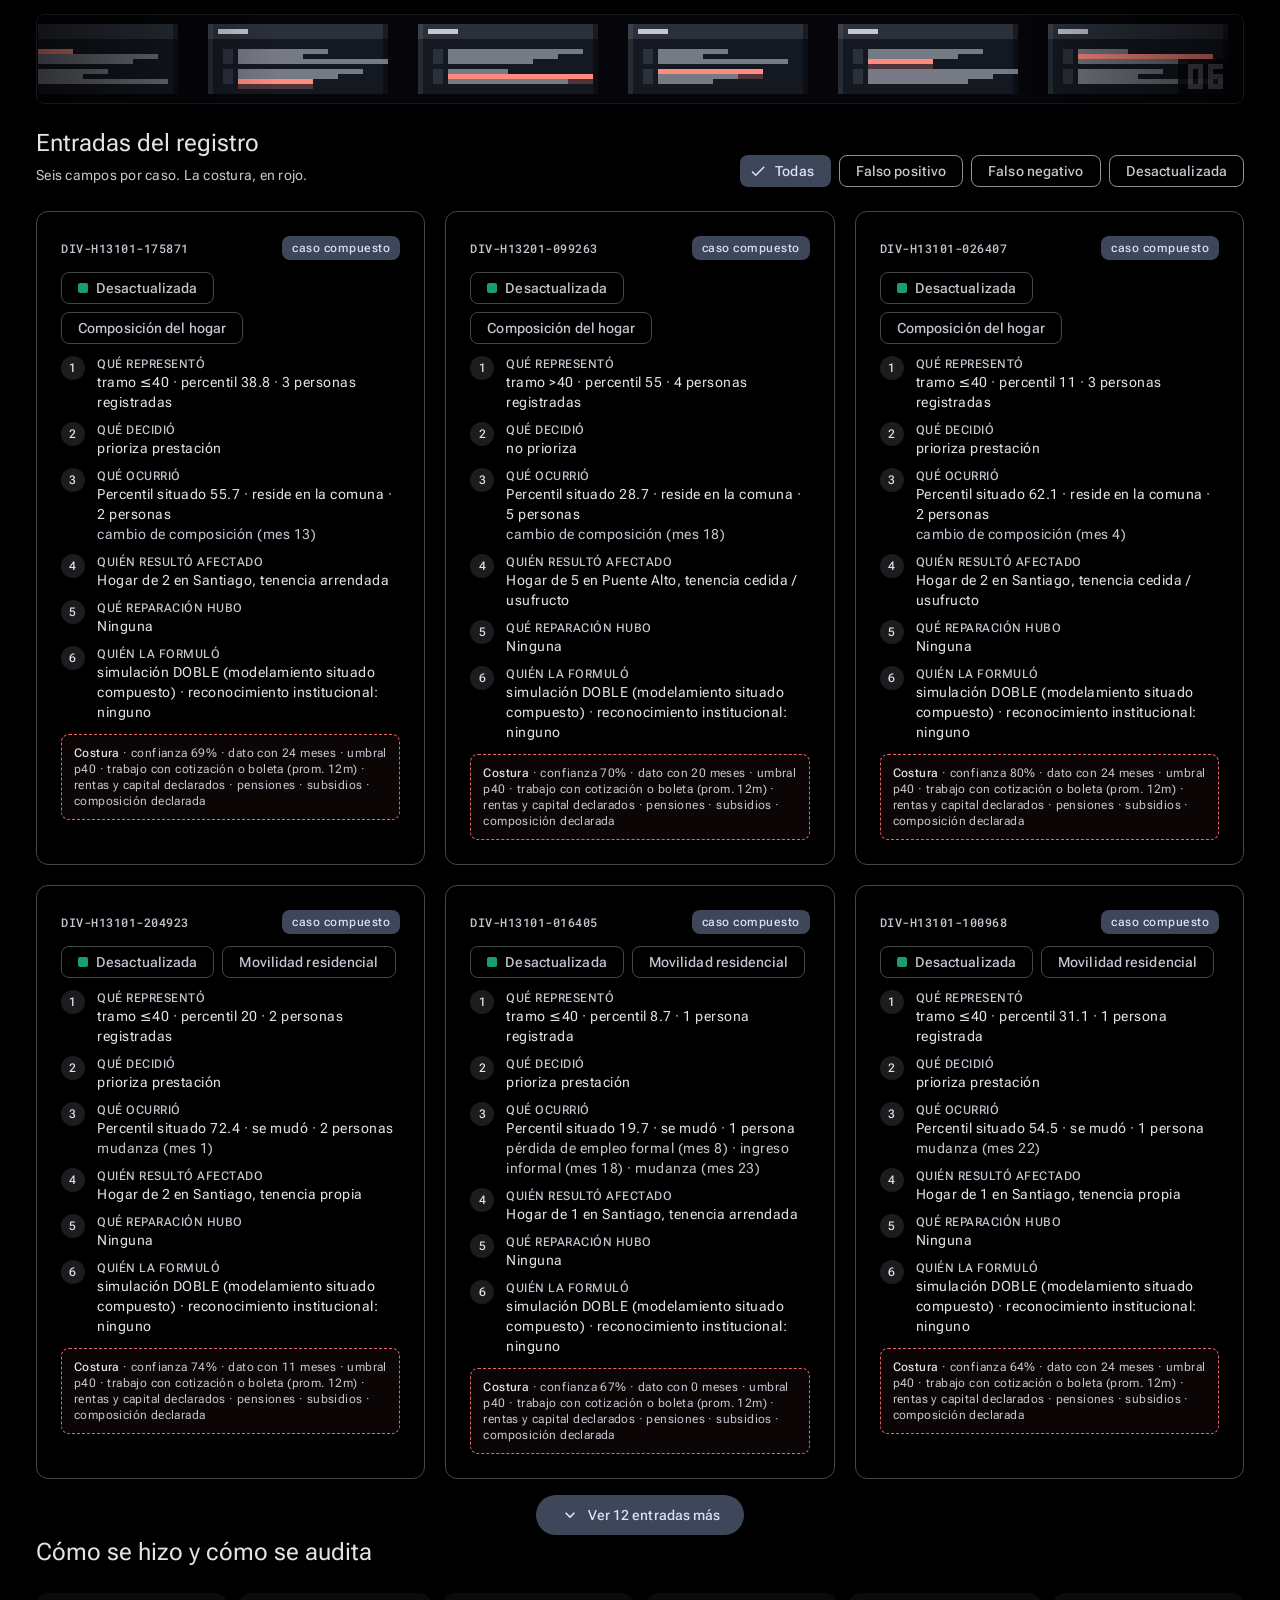
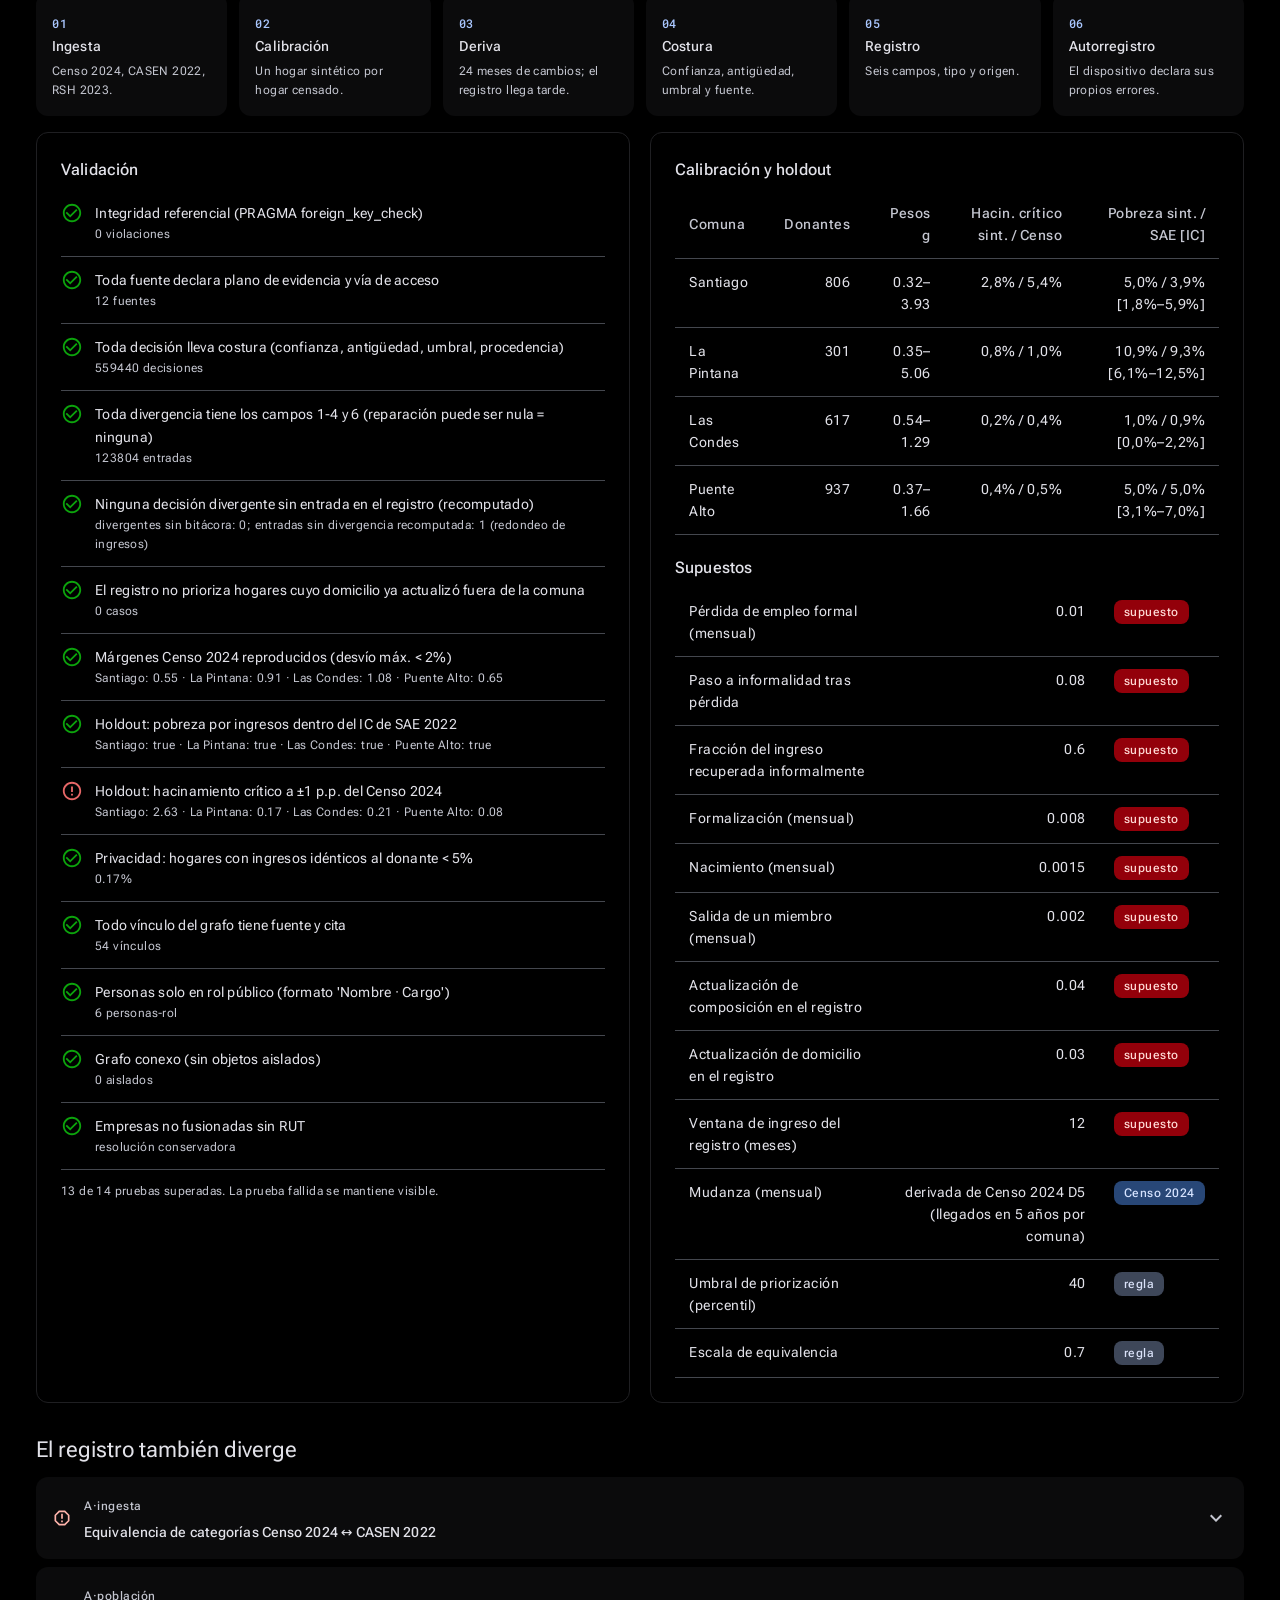
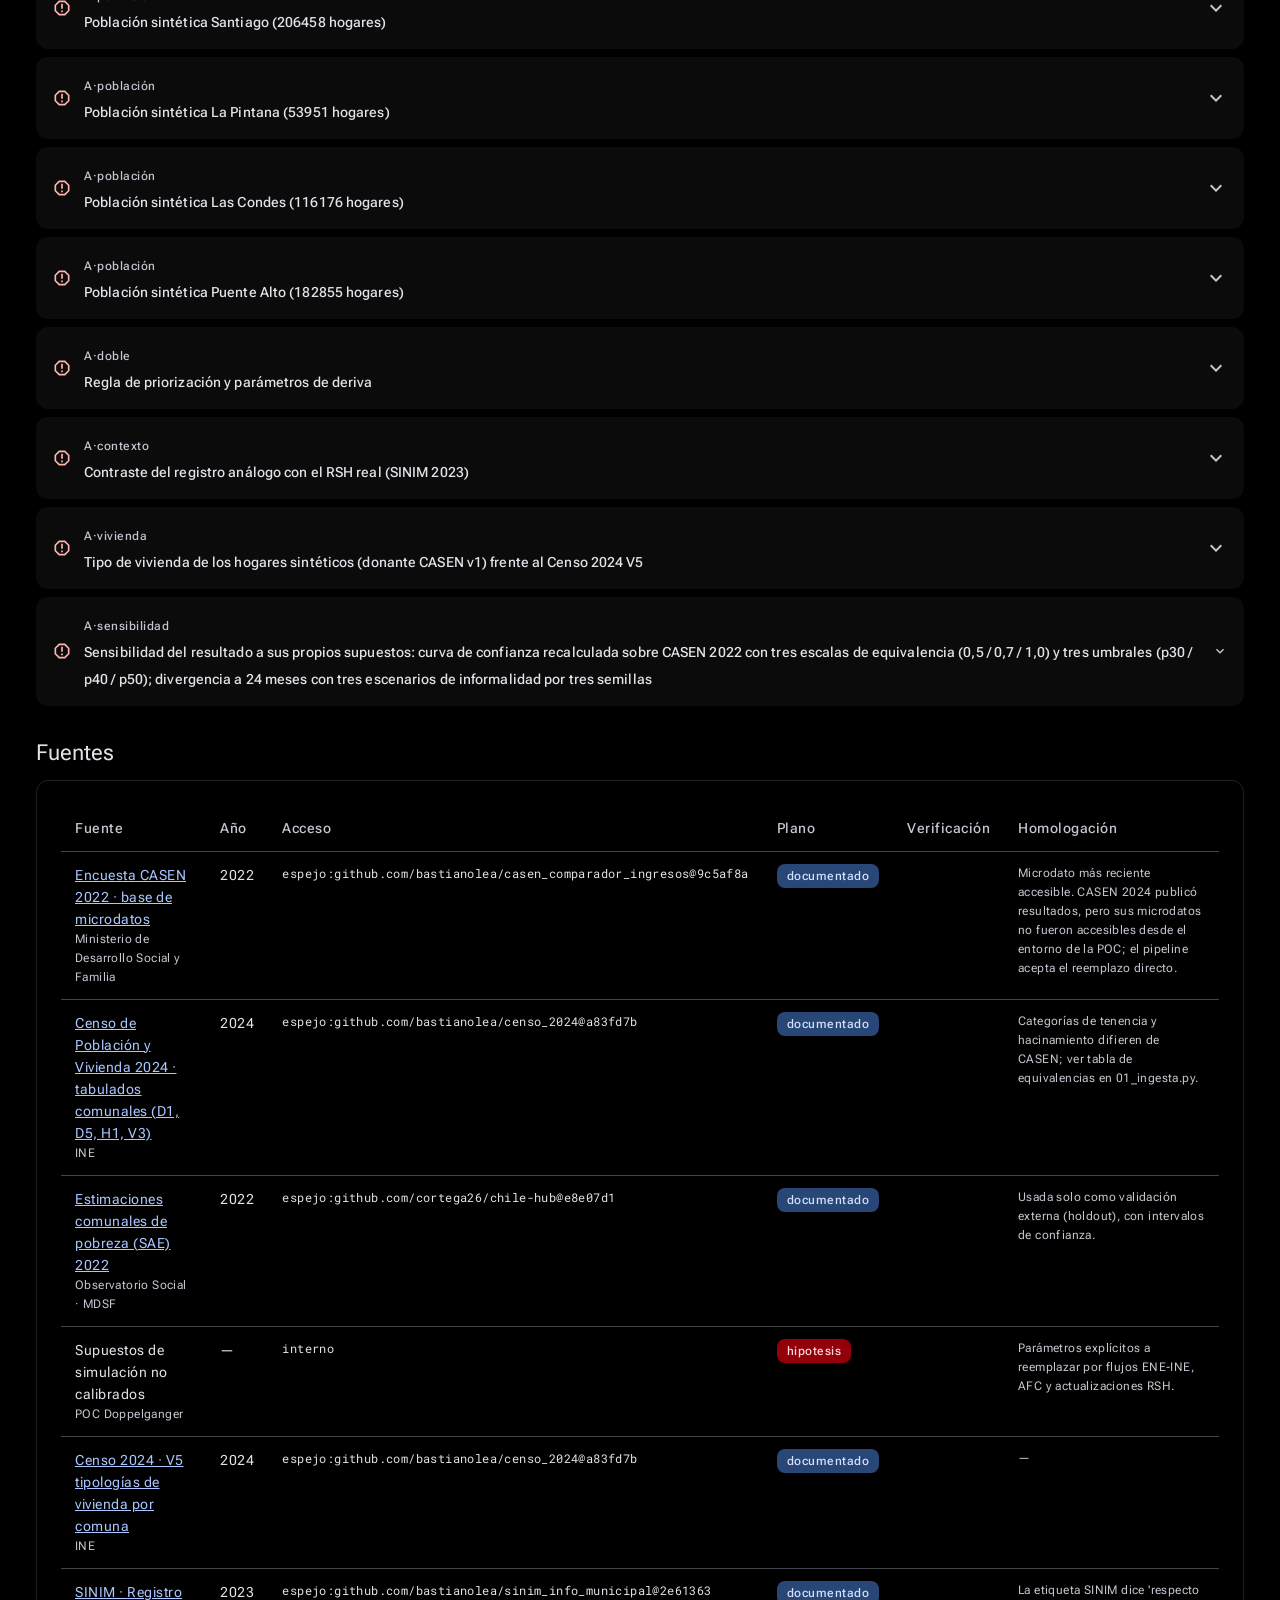
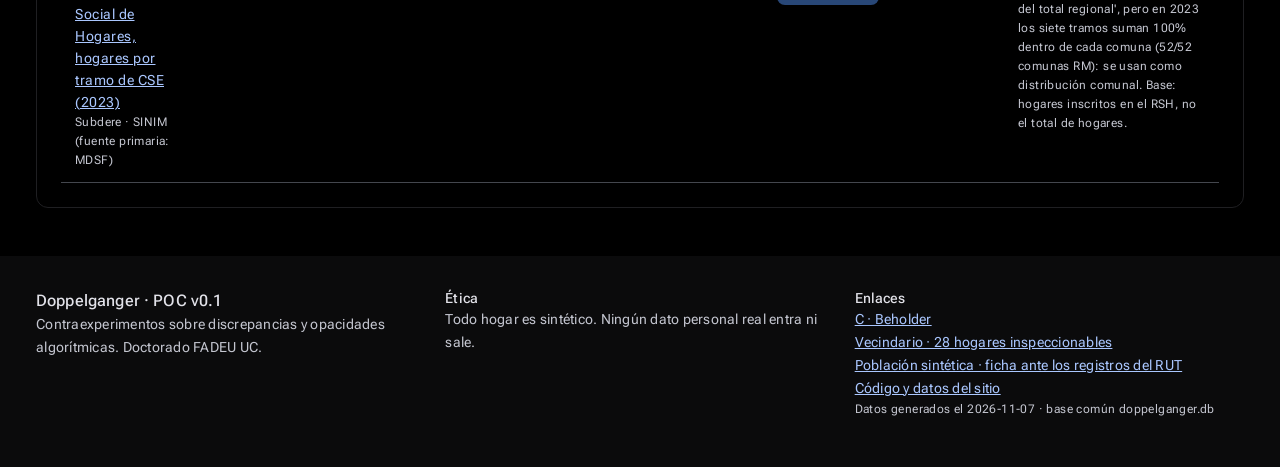
==== commit 1e5dad88: "Cambia el lema del sitio: «Fuera del campo del registro.»" ====
--- a/index.html
+++ b/index.html
@@ -282,7 +282,7 @@
 </div>
 
 <div class="wrap hero">
-  <h1 class="display-m">Cuando el registro decide, la vida diverge.</h1>
+  <h1 class="display-m">Fuera del campo del registro.</h1>
   <p class="body-l muted">559.440 hogares sintéticos. Cada decisión muestra su <b>costura</b>; cada discrepancia con la vida entra al <b>registro de discrepancias</b>.</p>
   <div class="chip-set" style="margin-top:20px">
     <span class="chip assist"><span class="material-symbols-outlined">science</span>Hogares sintéticos</span>
